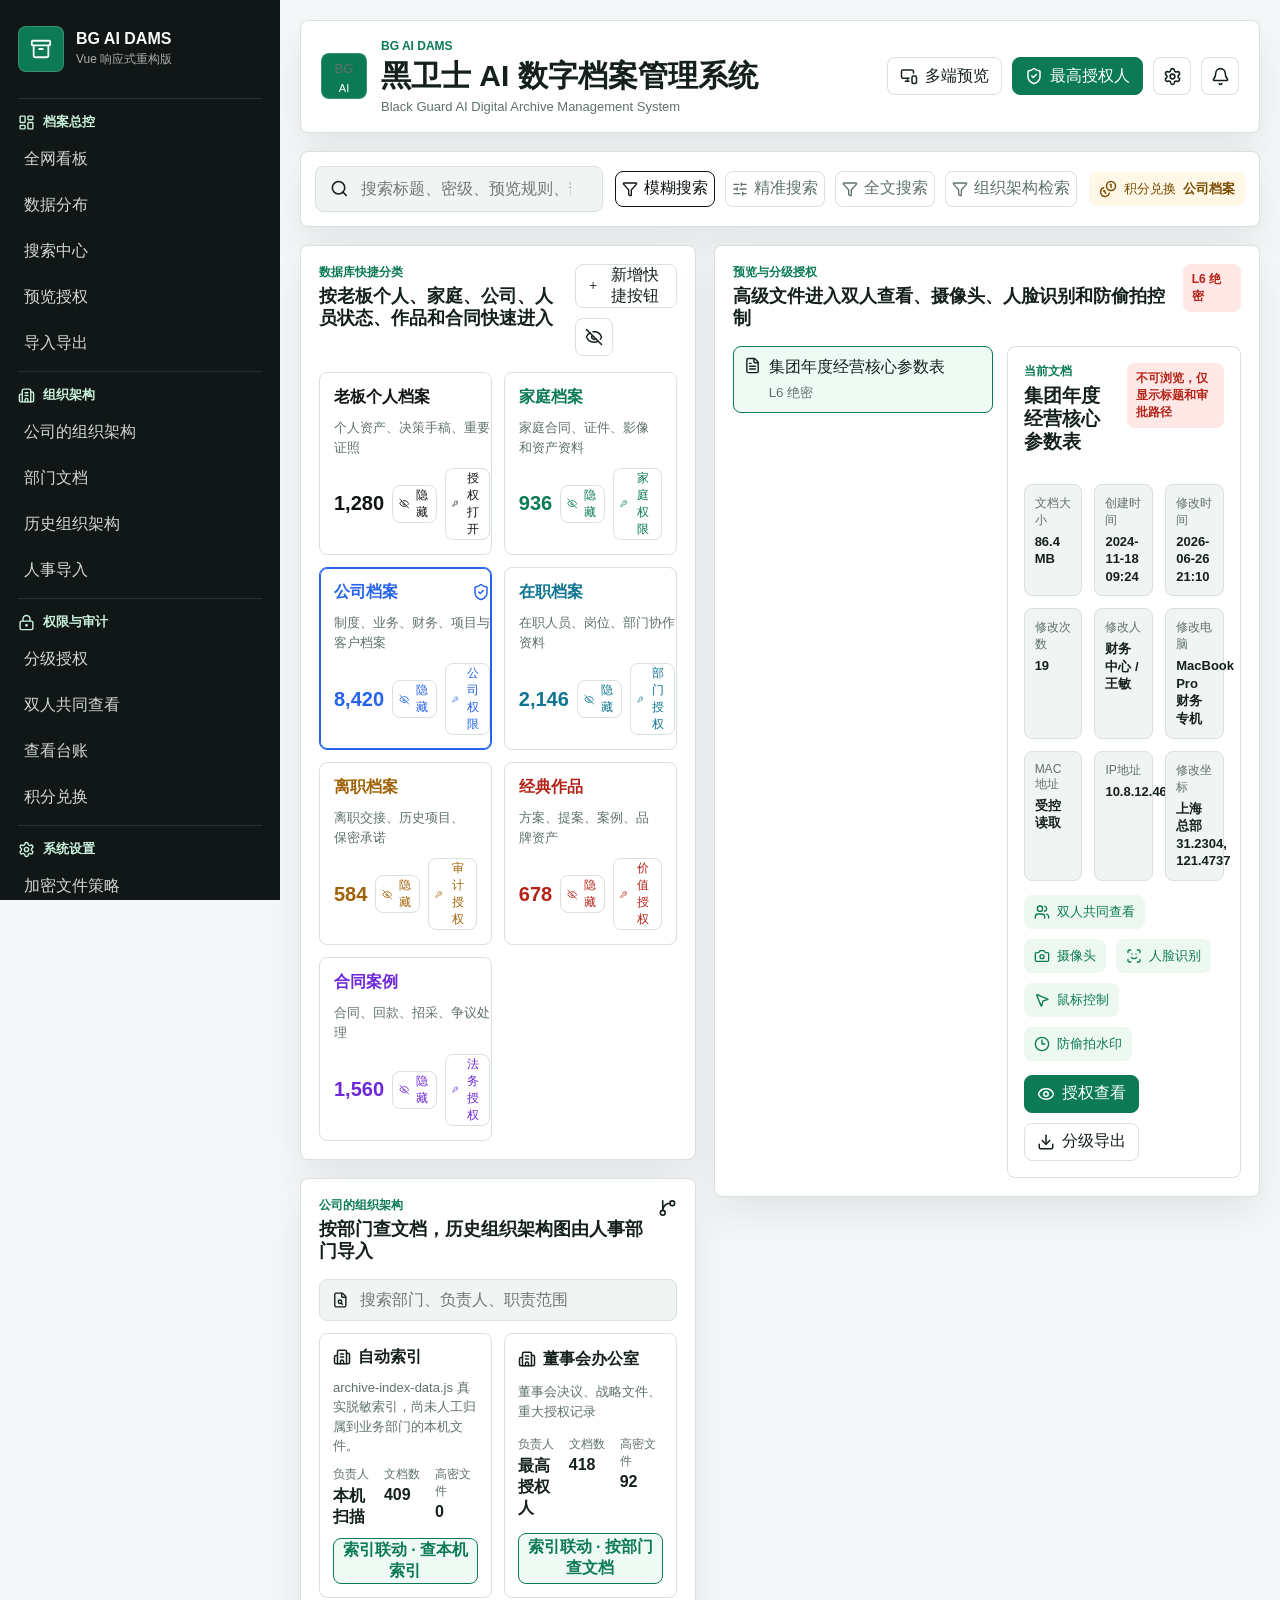
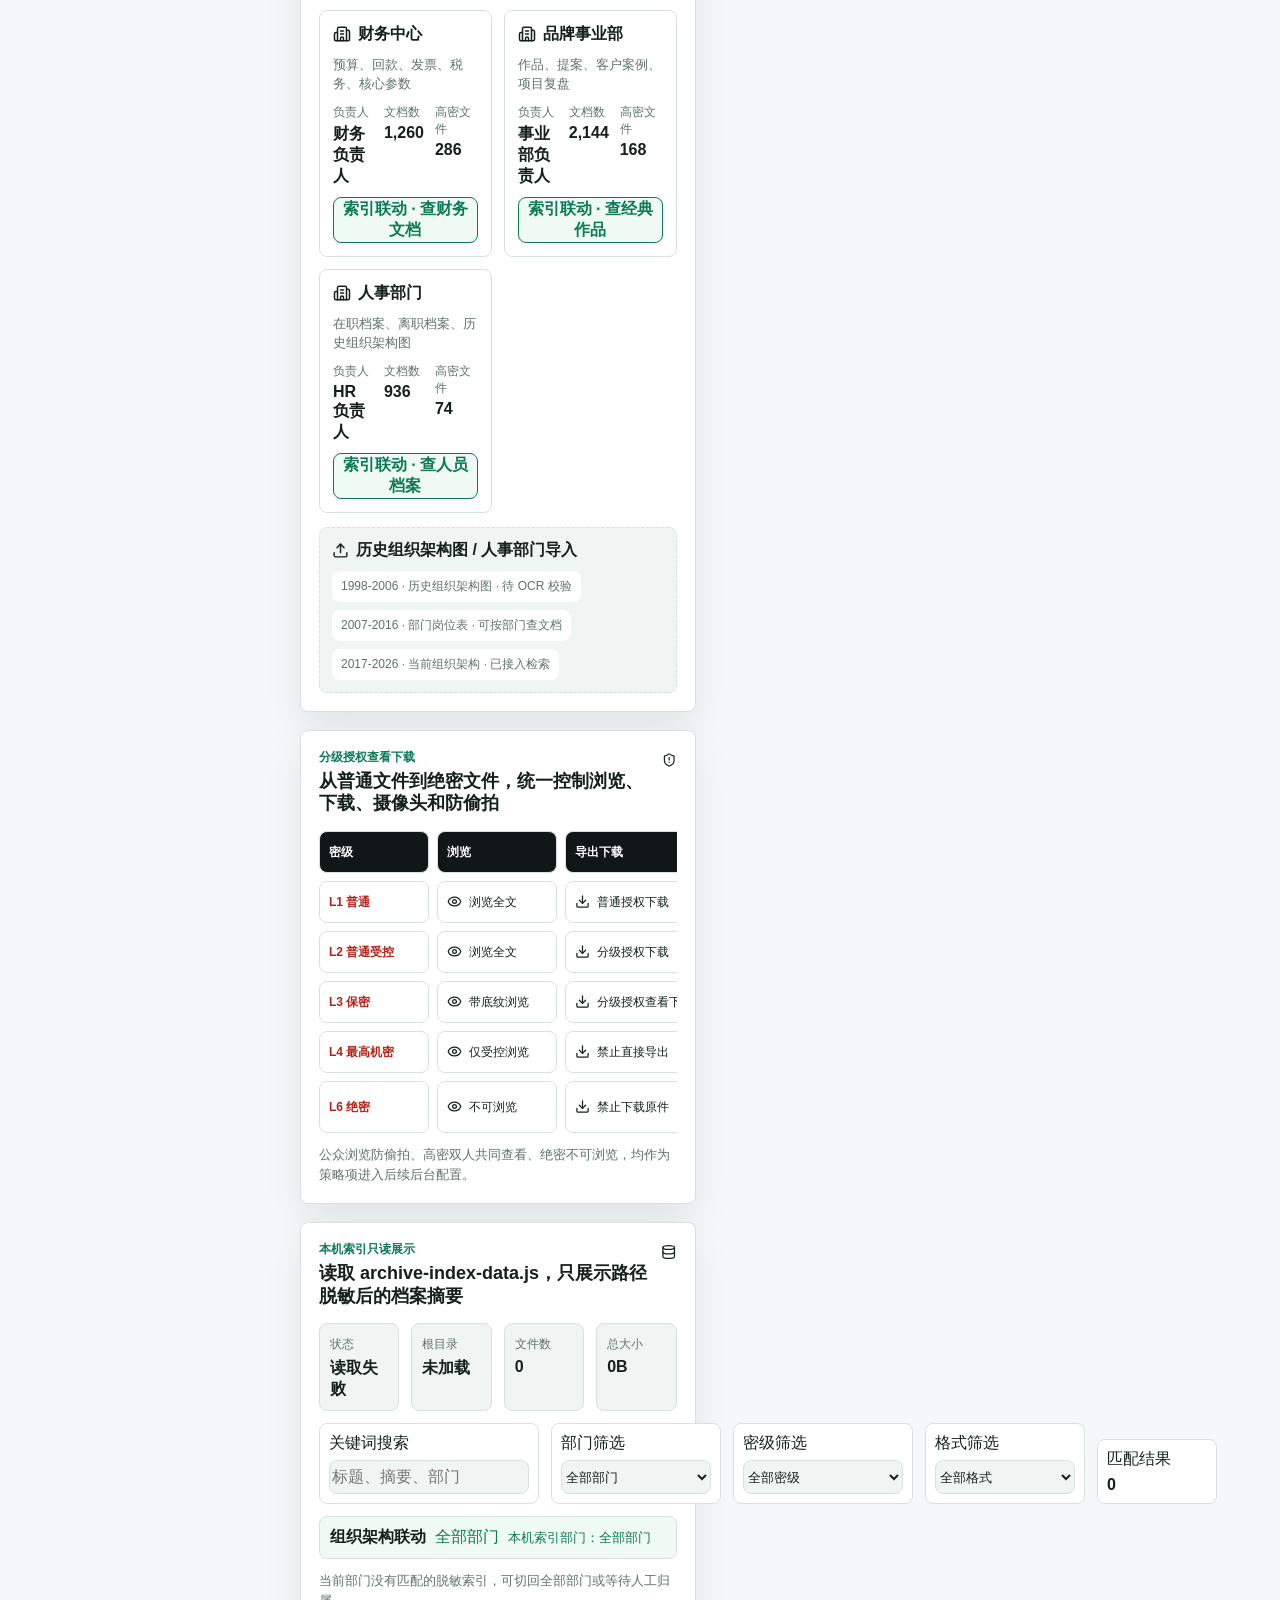
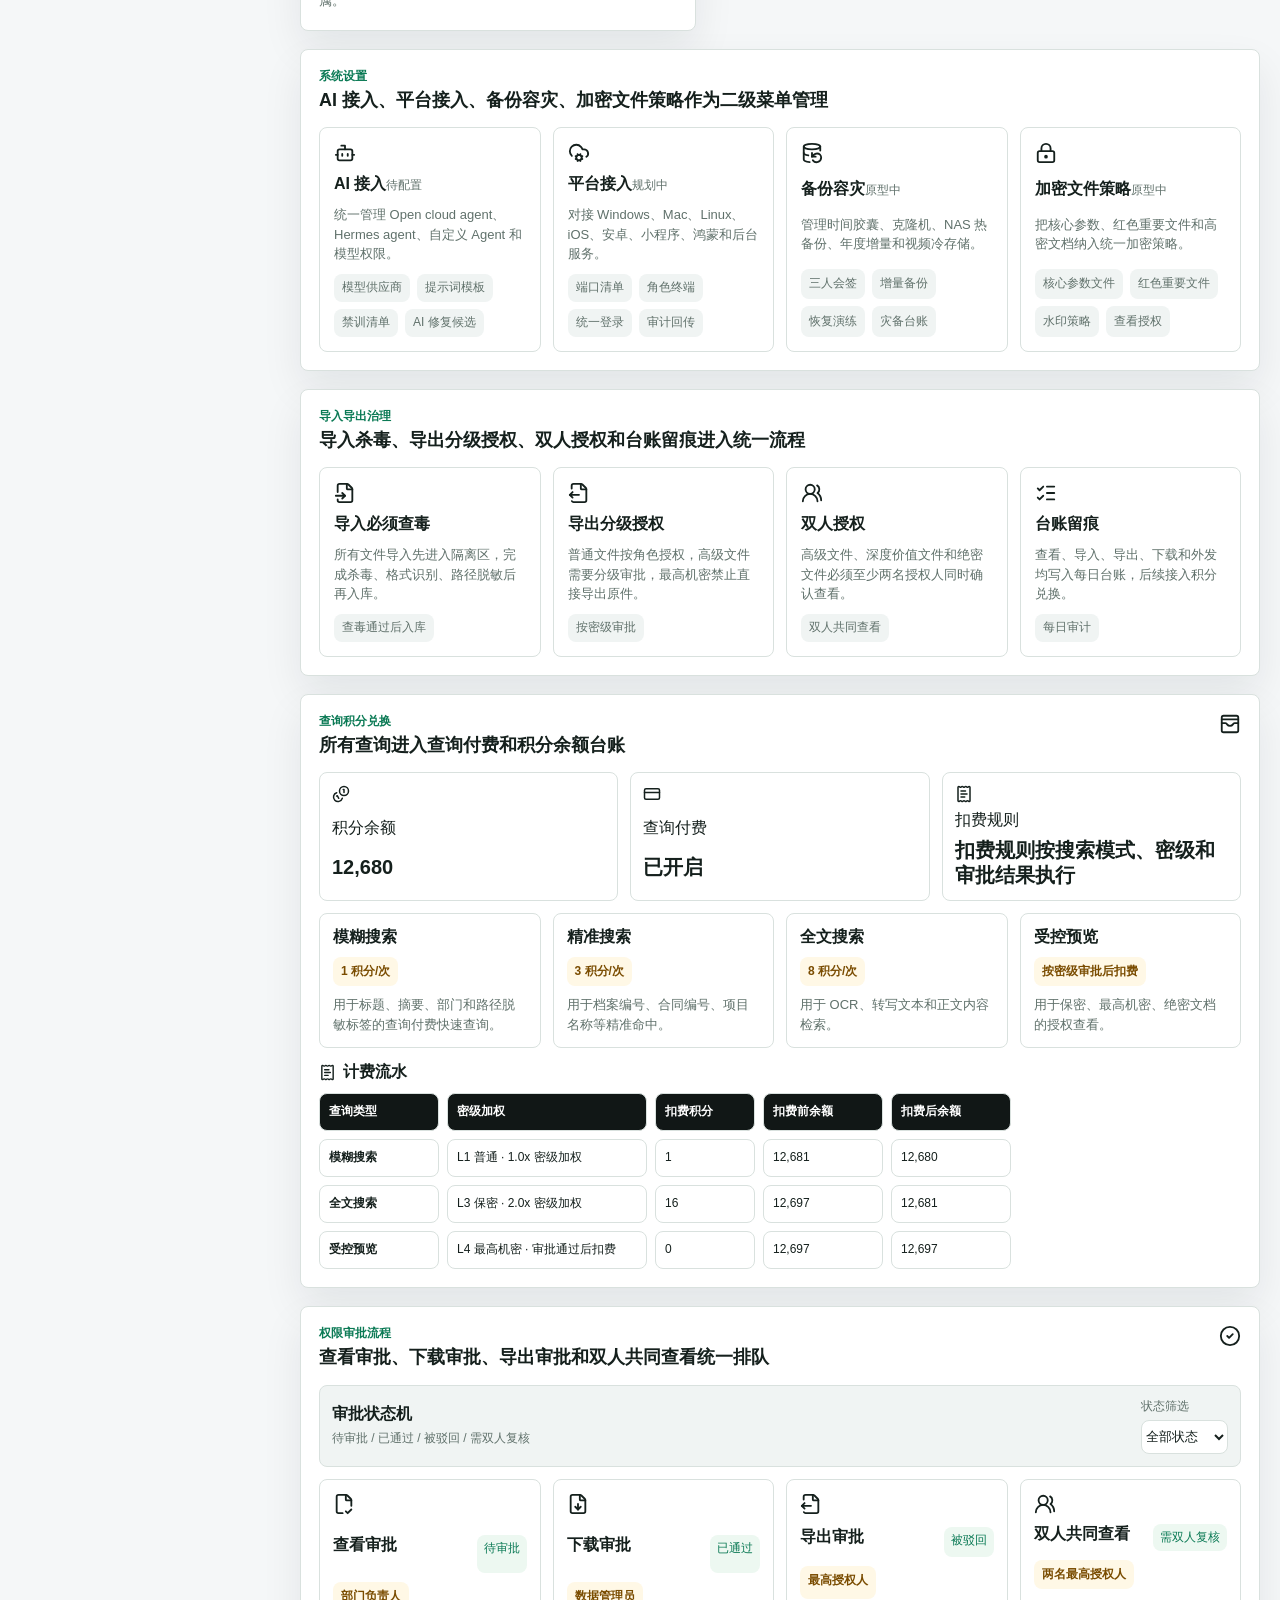
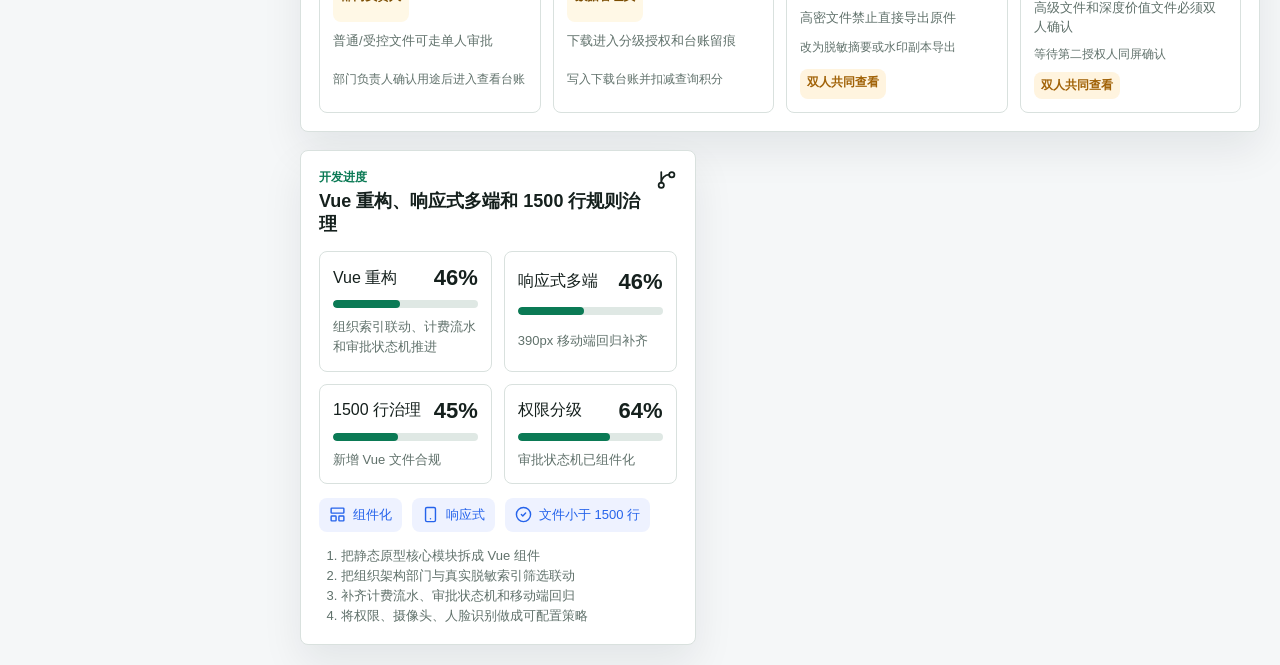
==== 界面原型-vue/dist/index.html @ f6e8525f "Add Vue org index billing ledger and approval states" ====
<!doctype html>
<html lang="zh-CN">
  <head>
    <meta charset="UTF-8" />
    <meta name="viewport" content="width=device-width, initial-scale=1.0" />
    <meta name="description" content="黑卫士 AI 数字档案管理系统 Vue 响应式原型" />
    <title>黑卫士 AI 数字档案管理系统｜Vue 重构版</title>
    <script type="module" crossorigin src="./assets/index-qrbQC8to.js"></script>
    <link rel="stylesheet" crossorigin href="./assets/index-Csw4rdcz.css">
  </head>
  <body>
    <div id="app"></div>
  </body>
</html>
---- 界面原型-vue/dist/assets/index-Csw4rdcz.css ----
:root{--lightningcss-light:initial;--lightningcss-dark: ;color-scheme:light;--bg:#f5f7f8;--panel:#fff;--panel-subtle:#f0f4f3;--text:#15201d;--muted:#60716b;--border:#d9e1de;--black:#101414;--green:#0b7a55;--blue:#2563eb;--cyan:#0e7490;--amber:#a16207;--red:#b42318;--violet:#6d28d9;--shadow:0 18px 40px #11182714;--radius:8px;font-family:Inter,PingFang SC,Microsoft YaHei,Arial,sans-serif}*{box-sizing:border-box}html{background:var(--bg);color:var(--text)}body{background:var(--bg);min-width:320px;min-height:100vh;margin:0}button,input{font:inherit}button{cursor:pointer}.vue-app-shell{grid-template-columns:280px minmax(0,1fr);min-height:100vh;display:grid}.sidebar-nav{color:#f6fbf8;background:#111716;flex-direction:column;gap:22px;height:100vh;padding:22px 18px;display:flex;position:sticky;top:0;overflow:auto}.sidebar-brand{align-items:center;gap:12px;min-height:54px;display:flex}.sidebar-brand-mark,.brand-emblem{border-radius:var(--radius);background:#0b7a55;border:1px solid #ffffff2e;place-items:center;width:46px;height:46px;display:grid}.sidebar-brand strong,.sidebar-brand span,.brand-lockup span,.eyebrow{display:block}.sidebar-brand span{color:#f6fbf8a8;margin-top:3px;font-size:12px}.nav-section-list,.nav-section{gap:10px;display:grid}.nav-section{border-top:1px solid #ffffff1a;padding-top:14px}.nav-section h2{color:#c9f1dc;align-items:center;gap:8px;margin:0;font-size:13px;font-weight:700;display:flex}.nav-section button{border-radius:var(--radius);color:#f6fbf8d6;text-align:left;background:0 0;border:0;min-height:36px}.nav-section button:hover{background:#ffffff14}.vue-workspace{align-content:start;gap:18px;padding:20px;display:grid}.app-header,.search-command,.workspace-section{border:1px solid var(--border);border-radius:var(--radius);background:var(--panel);box-shadow:var(--shadow)}.app-header{justify-content:space-between;align-items:center;gap:18px;min-height:92px;padding:18px 20px;display:flex}.brand-lockup{align-items:center;gap:14px;min-width:0;display:flex}.brand-emblem{color:#fff;flex:none}.brand-emblem span,.brand-emblem small{line-height:1}.brand-emblem small{font-size:11px}.brand-lockup h1,.section-heading h2,.document-title-row h3{margin:0;line-height:1.25}.brand-lockup h1{font-size:clamp(20px,3vw,30px)}.brand-lockup span{color:var(--muted);margin-top:4px;font-size:13px}.eyebrow{color:var(--green);margin:0 0 4px;font-size:12px;font-weight:800}.header-actions,.section-tools,.mode-row,.preview-actions,.control-row,.next-step-strip{flex-wrap:wrap;align-items:center;gap:10px;display:flex}.icon-button,.icon-text-button,.primary-action,.secondary-action{border:1px solid var(--border);border-radius:var(--radius);min-height:38px;color:var(--text);background:#fff;justify-content:center;align-items:center;gap:7px;display:inline-flex}.icon-button{width:38px}.icon-text-button,.primary-action,.secondary-action{padding:0 12px}.icon-text-button.strong,.primary-action{border-color:var(--green);background:var(--green);color:#fff}.search-command{grid-template-columns:minmax(260px,1fr) auto auto;align-items:center;gap:12px;padding:14px;display:grid}.search-input-wrap{border:1px solid var(--border);border-radius:var(--radius);background:var(--panel-subtle);align-items:center;gap:10px;min-height:46px;padding:0 14px;display:flex}.search-input-wrap input{width:100%;min-width:0;color:var(--text);background:0 0;border:0;outline:0}.mode-row button{border:1px solid var(--border);border-radius:var(--radius);min-height:36px;color:var(--muted);background:#fff;align-items:center;gap:6px;display:inline-flex}.mode-row button.active{border-color:var(--black);color:var(--black)}.billing-chip,.capability-pill,.control-row span{border-radius:var(--radius);color:#7a4c00;background:#fff8e6;align-items:center;gap:7px;min-height:34px;padding:0 10px;font-size:13px;display:inline-flex}.dashboard-grid{grid-template-columns:minmax(0,1.05fr) minmax(360px,1.45fr);align-items:start;gap:18px;display:grid}.dashboard-grid>*{min-width:0}.workspace-section{min-width:0;padding:18px}.quick-section,.org-section,.policy-section,.local-index-section,.progress-section{grid-column:1}.preview-section{grid-area:span 2/2}.settings-section,.governance-section,.billing-section,.approval-section{grid-column:1/-1}.section-heading,.document-title-row{justify-content:space-between;gap:12px;margin-bottom:16px;display:flex}.section-heading h2{font-size:18px}.quick-grid,.progress-grid,.metadata-grid{gap:12px;display:grid}.quick-grid{grid-template-columns:repeat(2,minmax(0,1fr))}.quick-card,.progress-card,.document-preview-card{border:1px solid var(--border);border-radius:var(--radius);background:#fff}.quick-card{gap:10px;min-height:152px;padding:14px;display:grid}.quick-card.active{border-color:currentColor;box-shadow:inset 0 0 0 1px}.quick-card.muted{opacity:.55}.quick-card-head,.quick-card-foot,.progress-card>div:first-child{justify-content:space-between;align-items:center;gap:8px;display:flex}.quick-card-head span{font-weight:800}.quick-card p,.progress-card p,.next-step-list,.empty-state{color:var(--muted);margin:0;font-size:13px;line-height:1.55}.quick-card-foot strong{font-size:20px}.quick-card-foot button{border:1px solid var(--border);border-radius:var(--radius);color:currentColor;background:#fff;align-items:center;gap:4px;min-height:30px;font-size:12px;display:inline-flex}.tone-black{color:var(--black)}.tone-green{color:var(--green)}.tone-blue{color:var(--blue)}.tone-cyan{color:var(--cyan)}.tone-amber{color:var(--amber)}.tone-red{color:var(--red)}.tone-violet{color:var(--violet)}.tone-gray{color:#5f6b66}.preview-layout{grid-template-columns:260px minmax(0,1fr);gap:14px;display:grid}.result-list{align-content:start;gap:8px;display:grid}.result-list button{border:1px solid var(--border);border-radius:var(--radius);min-height:58px;color:var(--text);text-align:left;background:#fff;grid-template-columns:auto minmax(0,1fr);gap:6px 8px;padding:10px;display:grid}.result-list button.active{border-color:var(--green);background:#effaf4}.result-list small{color:var(--muted);grid-column:2}.document-preview-card{gap:14px;padding:16px;display:grid}.preview-mode,.risk-badge{border-radius:var(--radius);align-self:start;padding:7px 9px;font-size:12px;font-weight:800}.risk-badge.critical,.preview-mode.critical{color:var(--red);background:#ffe8e6}.risk-badge.high,.preview-mode.high{color:var(--amber);background:#fff4df}.risk-badge.medium,.preview-mode.medium{color:var(--cyan);background:#eaf6ff}.risk-badge.normal,.preview-mode.normal{color:var(--green);background:#edf8f1}.metadata-grid{grid-template-columns:repeat(3,minmax(0,1fr))}.metadata-grid div{border:1px solid var(--border);border-radius:var(--radius);background:var(--panel-subtle);min-height:64px;padding:10px}.metadata-grid span{color:var(--muted);font-size:12px;display:block}.metadata-grid strong{margin-top:4px;font-size:13px;line-height:1.35;display:block}.control-row span{color:var(--green);background:#edf8f1}.progress-grid{grid-template-columns:repeat(2,minmax(0,1fr))}.org-search{border:1px solid var(--border);border-radius:var(--radius);background:var(--panel-subtle);align-items:center;gap:9px;min-height:42px;margin-bottom:12px;padding:0 12px;display:flex}.org-search input{background:0 0;border:0;outline:0;width:100%;min-width:0}.org-grid{grid-template-columns:repeat(2,minmax(0,1fr));gap:12px;display:grid}.org-card{border:1px solid var(--border);border-radius:var(--radius);background:#fff;gap:10px;padding:13px;display:grid}.org-card-title,.mini-heading,.policy-row span,.policy-row strong{align-items:center;gap:7px;display:inline-flex}.org-card p{color:var(--muted);margin:0;font-size:13px;line-height:1.5}.org-card dl{grid-template-columns:repeat(3,minmax(0,1fr));gap:8px;margin:0;display:grid}.org-card dt{color:var(--muted);font-size:12px}.org-card dd{margin:3px 0 0;font-weight:800}.org-card button{border:1px solid var(--green);border-radius:var(--radius);min-height:34px;color:var(--green);background:#effaf4;font-weight:800}.historical-imports{border:1px dashed var(--border);border-radius:var(--radius);background:var(--panel-subtle);gap:10px;margin-top:14px;padding:12px;display:grid}.import-list{flex-wrap:wrap;gap:8px;display:flex}.import-list span{border-radius:var(--radius);color:var(--muted);background:#fff;padding:7px 9px;font-size:12px}.policy-table{gap:8px;width:100%;min-width:0;max-width:100%;display:grid;overflow-x:auto}.policy-row{grid-template-columns:110px 120px 150px 170px 150px 150px;align-items:stretch;gap:8px;min-width:860px;display:grid}.policy-row>*{border:1px solid var(--border);border-radius:var(--radius);background:#fff;min-height:42px;padding:9px;font-size:12px;line-height:1.35}.policy-head>*{color:#fff;background:#111716;font-weight:800}.policy-row strong{color:var(--red)}.policy-note{color:var(--muted);margin:12px 0 0;font-size:13px;line-height:1.55}.index-summary-grid,.index-filter-row,.settings-grid,.governance-flow,.billing-summary,.billing-rule-grid,.approval-flow{gap:12px;display:grid}.index-summary-grid{grid-template-columns:repeat(4,minmax(0,1fr))}.index-summary-grid div{border:1px solid var(--border);border-radius:var(--radius);background:var(--panel-subtle);min-height:62px;padding:10px}.index-summary-grid span,.settings-card span,.governance-card span{color:var(--muted);font-size:12px}.index-summary-grid strong{margin-top:5px;display:block}.index-filter-row{grid-template-columns:minmax(220px,1fr) 170px 180px 160px 120px;align-items:end;margin-top:12px}.index-filter-row label,.index-filter-row div{border:1px solid var(--border);border-radius:var(--radius);background:#fff;gap:6px;min-height:64px;padding:9px;display:grid}.index-filter-row input,.index-filter-row select{border:1px solid var(--border);border-radius:var(--radius);background:var(--panel-subtle);width:100%;min-width:0;min-height:34px;color:var(--text)}.local-index-list{gap:10px;margin-top:12px;display:grid}.index-linkage-strip{border:1px solid var(--border);border-radius:var(--radius);background:#effaf4;flex-wrap:wrap;align-items:center;gap:9px;margin-top:12px;padding:10px;display:flex}.index-linkage-strip span,.index-linkage-strip small{color:var(--green)}.local-index-card{border:1px solid var(--border);border-radius:var(--radius);overflow-wrap:anywhere;background:#fff;gap:7px;min-width:0;padding:11px;display:grid}.local-index-card div,.local-index-card span{overflow-wrap:anywhere;align-items:center;gap:7px;min-width:0;display:inline-flex}.local-index-card p{color:var(--muted);overflow-wrap:anywhere;margin:0;font-size:12px;line-height:1.45}.settings-grid{grid-template-columns:repeat(4,minmax(0,1fr))}.settings-card,.governance-card{border:1px solid var(--border);border-radius:var(--radius);background:#fff;gap:10px;padding:14px;display:grid}.settings-card p,.governance-card p{color:var(--muted);margin:0;font-size:13px;line-height:1.5}.settings-tags{flex-wrap:wrap;gap:7px;display:flex}.settings-tags span,.governance-card span{border-radius:var(--radius);background:var(--panel-subtle);align-items:center;width:fit-content;min-height:28px;padding:0 8px;display:inline-flex}.governance-flow{grid-template-columns:repeat(4,minmax(0,1fr))}.billing-summary{grid-template-columns:repeat(3,minmax(0,1fr));margin-bottom:12px}.billing-summary div{border:1px solid var(--border);border-radius:var(--radius);background:#fff;gap:7px;padding:12px;display:grid}.billing-summary strong{overflow-wrap:anywhere;font-size:20px;line-height:1.25}.billing-rule-grid,.approval-flow{grid-template-columns:repeat(4,minmax(0,1fr))}.billing-ledger{gap:10px;margin-top:14px;display:grid}.billing-ledger-table{gap:8px;width:100%;min-width:0;max-width:100%;display:grid;overflow-x:auto}.billing-ledger-row{grid-template-columns:120px 200px 100px 120px 120px;gap:8px;min-width:720px;display:grid}.billing-ledger-row>*{border:1px solid var(--border);border-radius:var(--radius);background:#fff;min-height:38px;padding:9px;font-size:12px;line-height:1.35}.billing-ledger-head>*{color:#fff;background:#111716;font-weight:800}.approval-state-toolbar{border:1px solid var(--border);border-radius:var(--radius);background:var(--panel-subtle);flex-wrap:wrap;justify-content:space-between;align-items:center;gap:12px;margin-bottom:12px;padding:12px;display:flex}.approval-state-toolbar>div,.approval-state-toolbar label{gap:5px;display:grid}.approval-state-toolbar span,.approval-card small{color:var(--muted);font-size:12px;line-height:1.45}.approval-state-toolbar select{border:1px solid var(--border);border-radius:var(--radius);min-height:34px;color:var(--text);background:#fff}.billing-rule-card,.approval-card{border:1px solid var(--border);border-radius:var(--radius);background:#fff;gap:9px;padding:13px;display:grid}.billing-rule-card span,.approval-card span{border-radius:var(--radius);color:#7a4c00;background:#fff8e6;width:fit-content;padding:6px 8px;font-size:12px;font-weight:800}.billing-rule-card p,.approval-card p{color:var(--muted);margin:0;font-size:13px;line-height:1.5}.approval-card-head{justify-content:space-between;gap:8px;display:flex}.approval-card-head em,.approval-card b{border-radius:var(--radius);width:fit-content;color:var(--green);background:#edf8f1;padding:5px 7px;font-size:12px;font-style:normal}.approval-card b{color:var(--amber);background:#fff4df}.progress-card{gap:9px;padding:13px;display:grid}.progress-card strong{font-size:22px}.progress-meter{background:#dfe8e4;border-radius:999px;height:8px;overflow:hidden}.progress-meter span{border-radius:inherit;background:var(--green);height:100%;display:block}.next-step-strip{margin:14px 0}.capability-pill{color:var(--blue);background:#eef2ff}.next-step-list{padding-left:22px}@media (width<=1200px){.dashboard-grid{grid-template-columns:minmax(0,1fr)}.quick-section,.preview-section,.progress-section{grid-area:auto/1}}@media (width<=900px){.vue-app-shell{grid-template-columns:1fr}.sidebar-nav{height:auto;padding:14px;position:static}.nav-section-list{grid-template-columns:repeat(4,minmax(180px,1fr));padding-bottom:4px;overflow-x:auto}.app-header,.search-command{grid-template-columns:1fr}.app-header{flex-direction:column;align-items:stretch}.header-actions,.mode-row{width:100%}.mode-row button,.icon-text-button{flex:150px}.search-command{display:grid}.preview-layout,.index-summary-grid,.index-filter-row,.settings-grid,.governance-flow,.billing-summary,.billing-rule-grid,.approval-flow,.metadata-grid{grid-template-columns:1fr}}@media (width<=640px){.vue-workspace{padding:12px}.brand-lockup{align-items:flex-start}.brand-lockup h1{font-size:20px}.quick-grid,.org-grid,.progress-grid{grid-template-columns:1fr}.section-heading,.document-title-row,.quick-card-foot{flex-direction:column;align-items:stretch}.header-actions .icon-button{flex:0 0 42px}}@media (width<=390px){.vue-workspace,.workspace-section,.app-header,.search-command{min-width:0}.brand-lockup,.section-heading,.approval-state-toolbar,.index-linkage-strip{overflow-wrap:anywhere}.mode-row button,.icon-text-button,.quick-card-foot button,.org-card button{flex-basis:100%;min-width:0}.nav-section-list{grid-template-columns:1fr;overflow-x:visible}.billing-ledger-row,.policy-row{min-width:640px}}
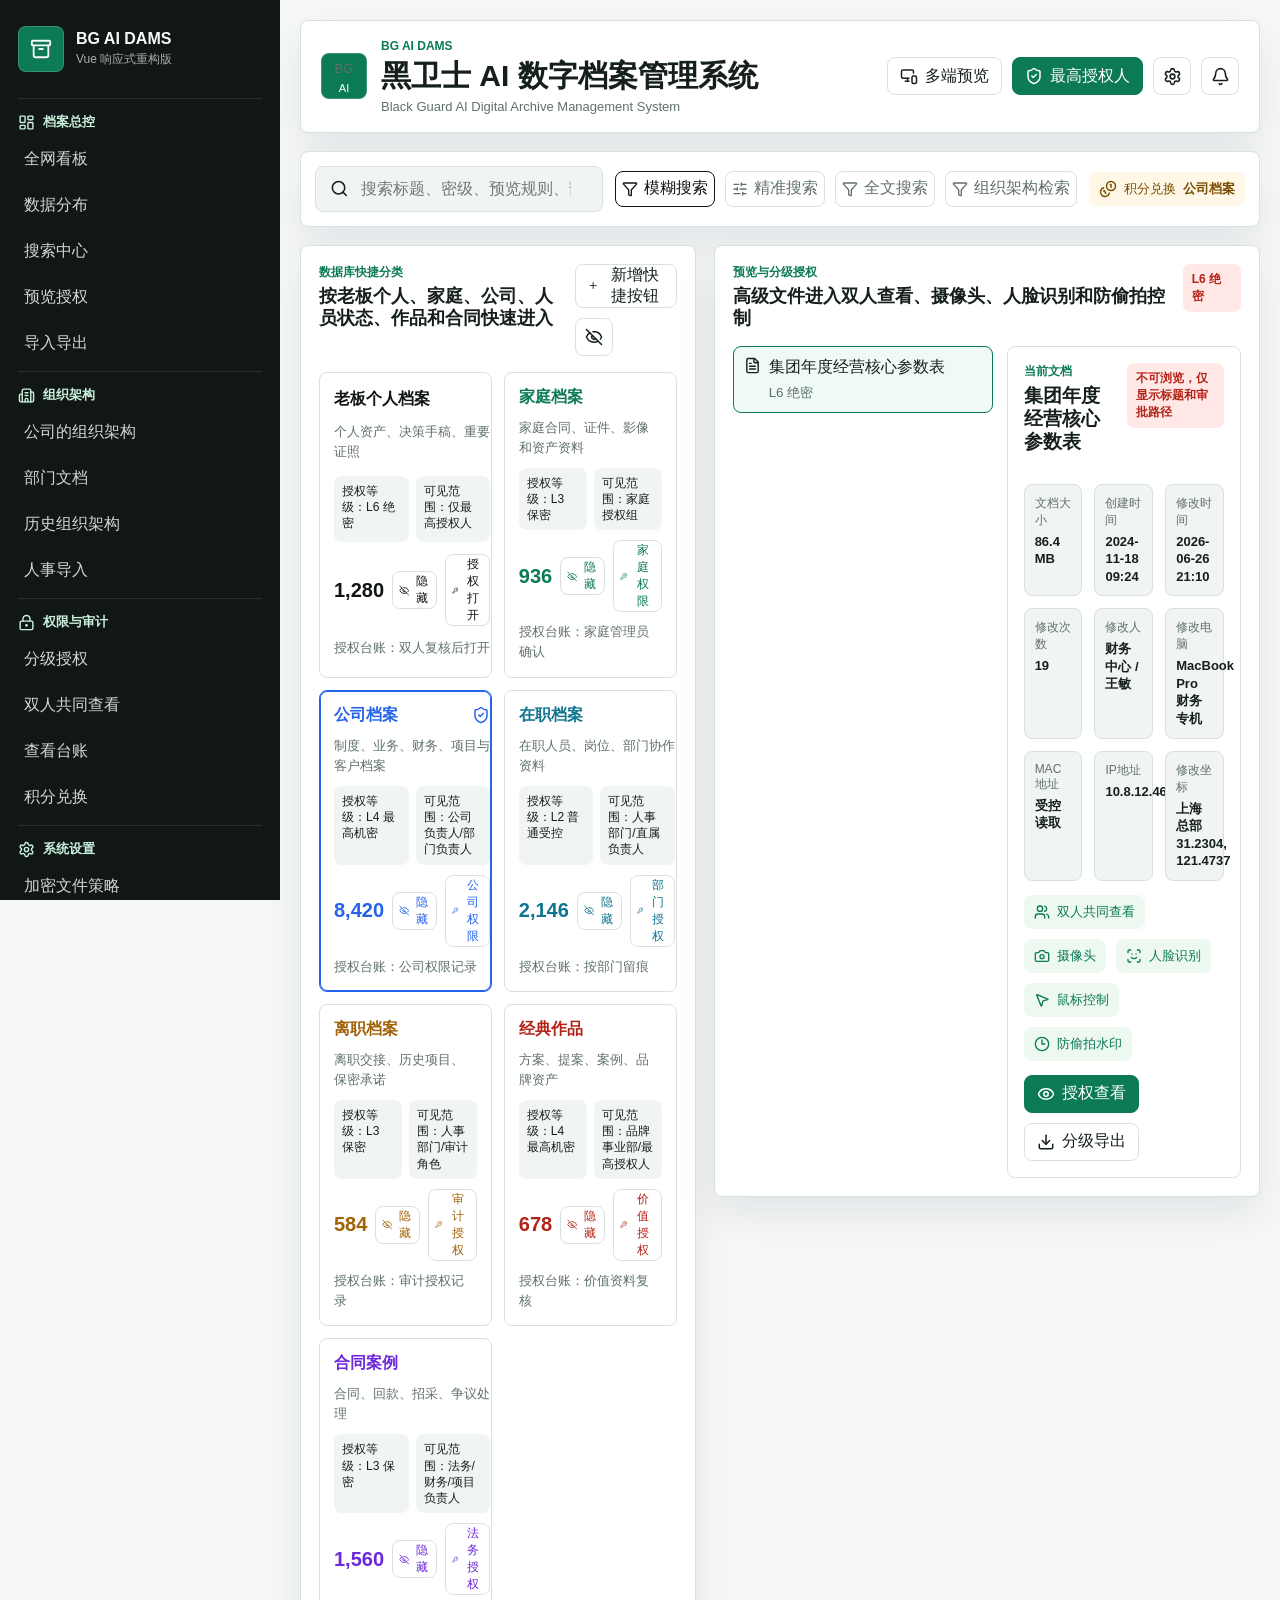
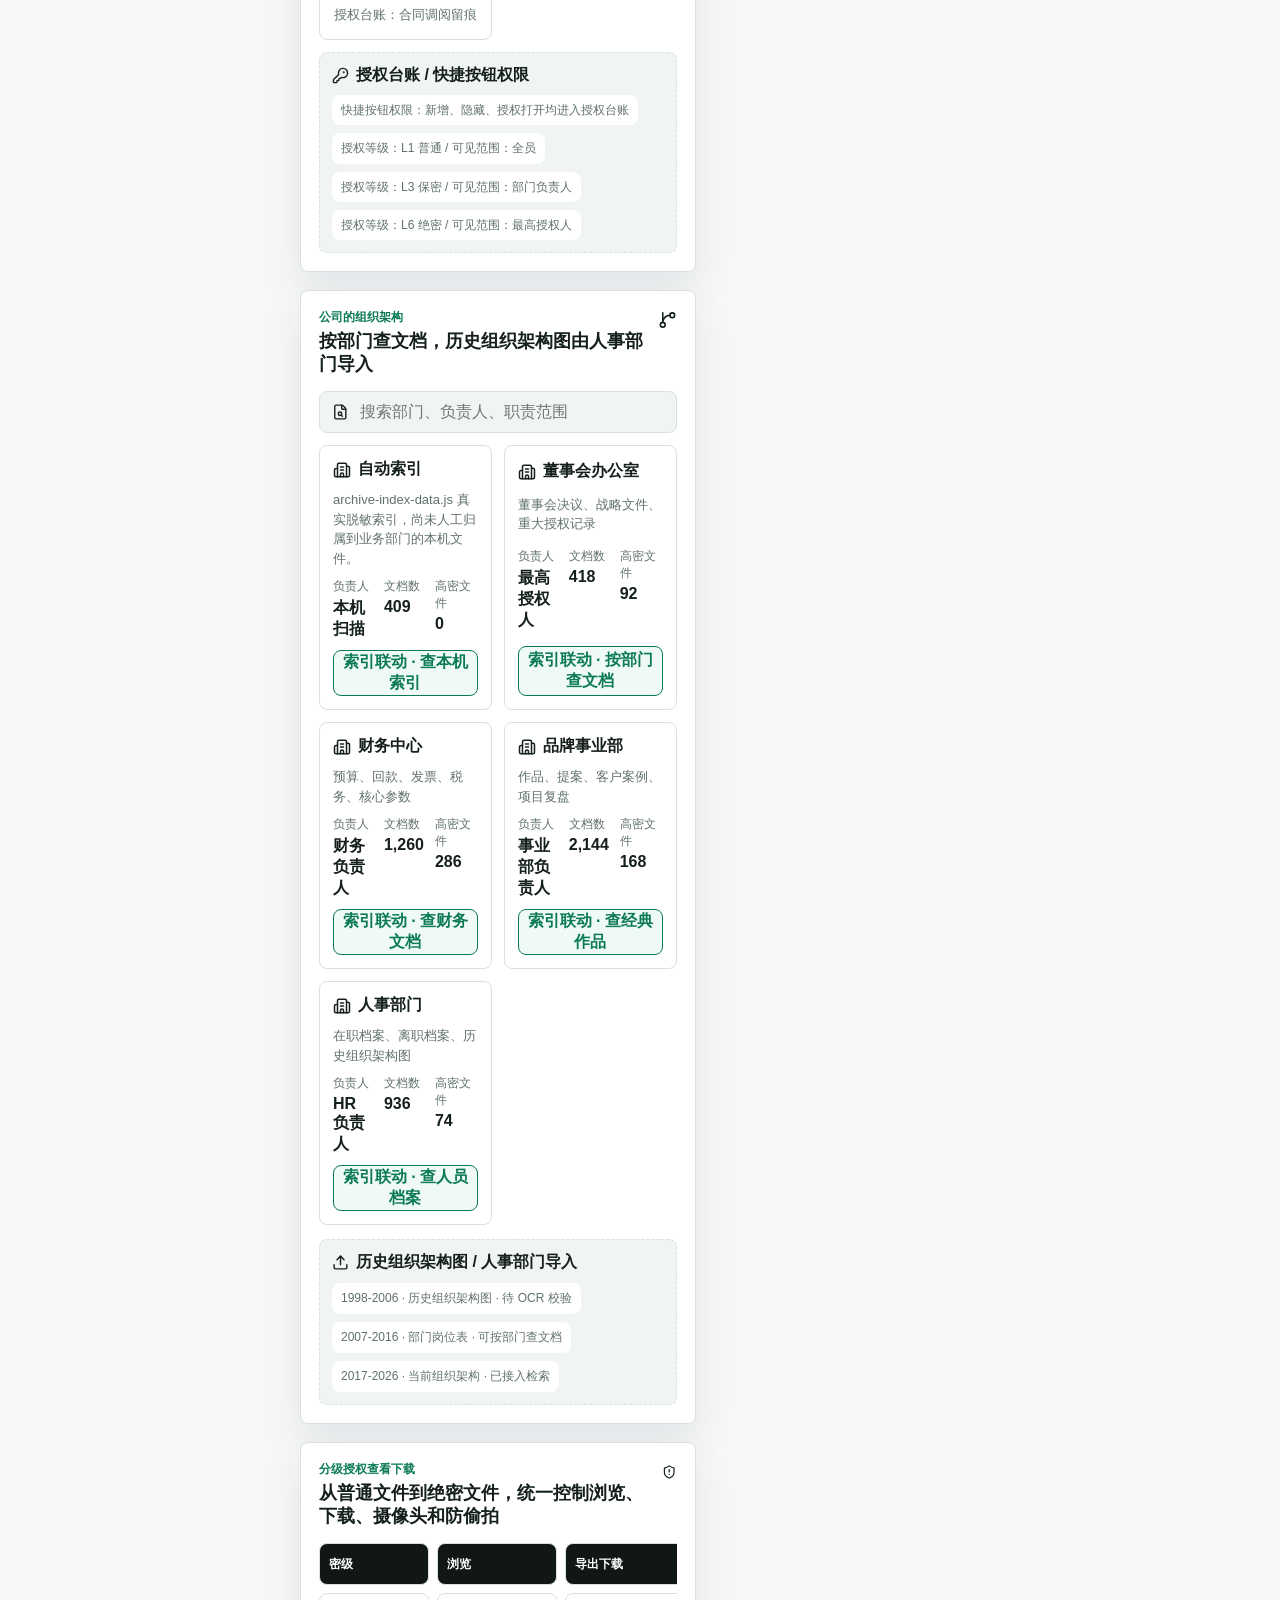
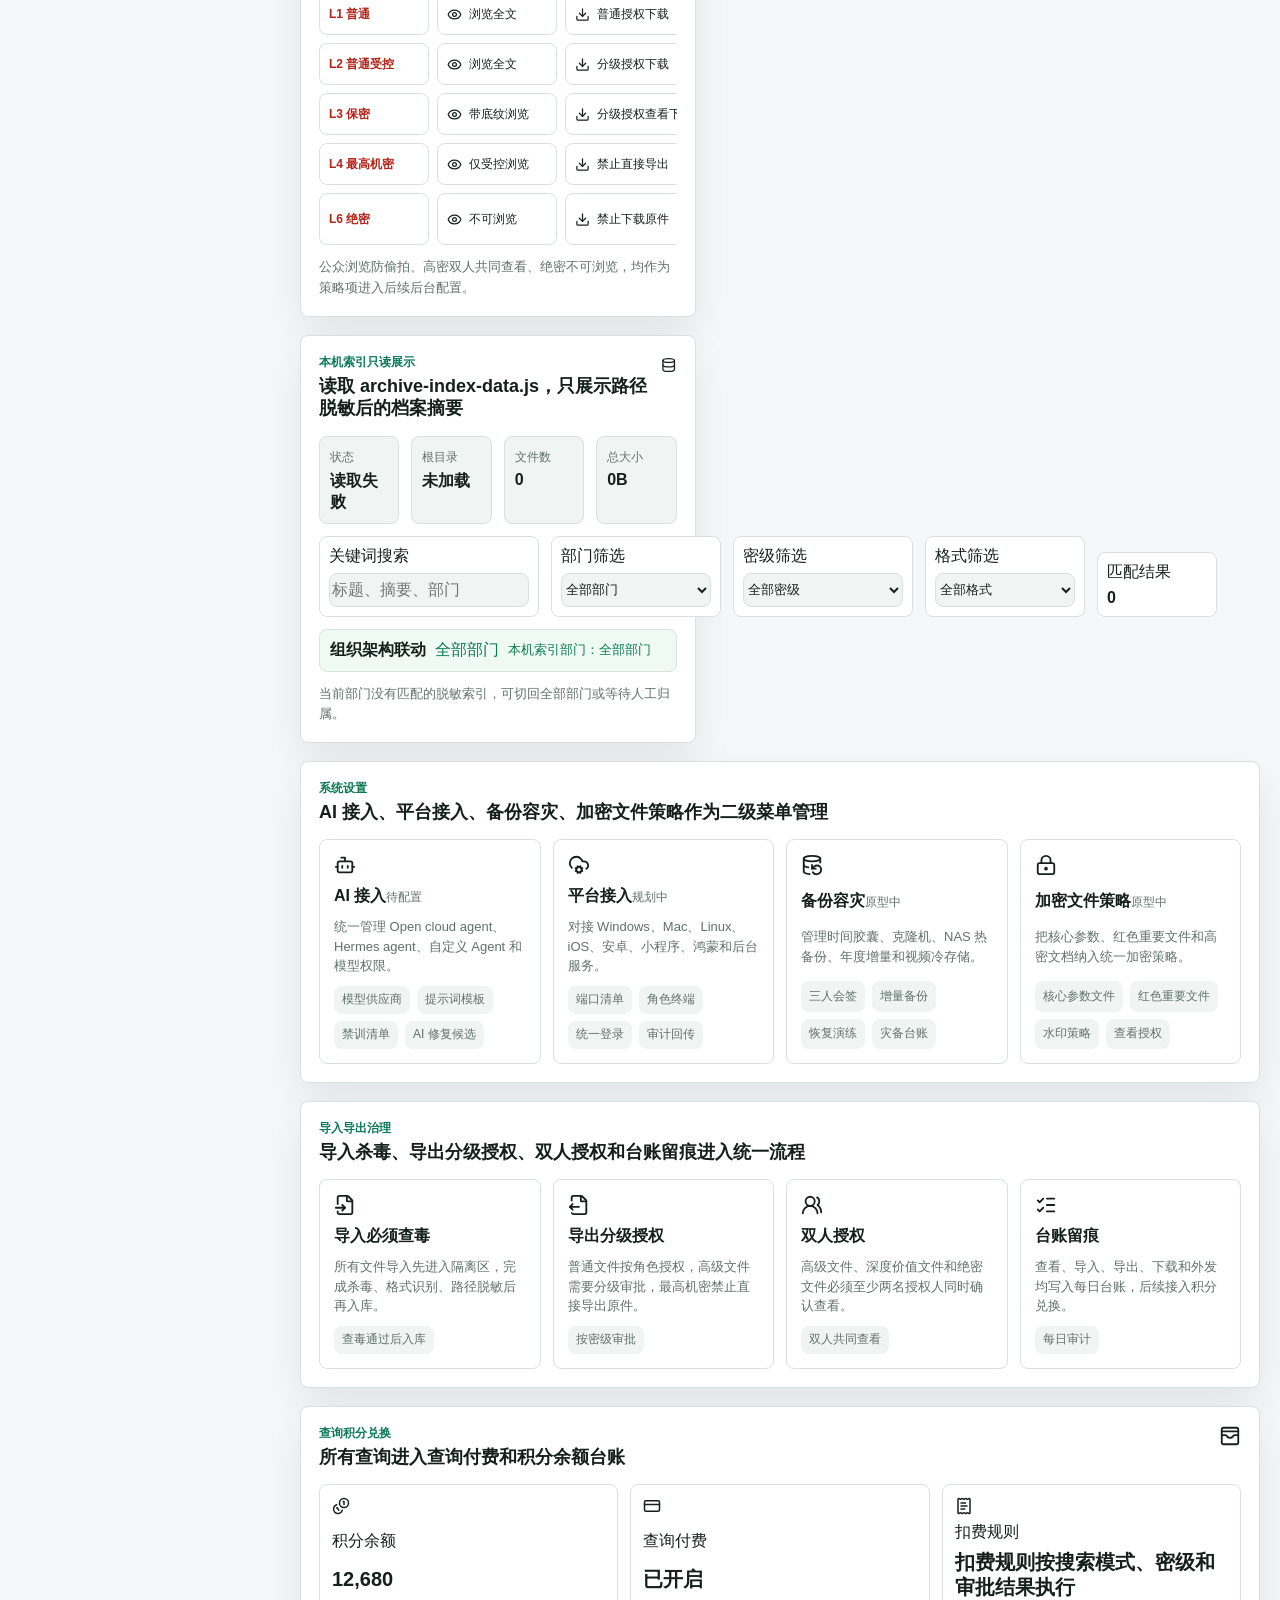
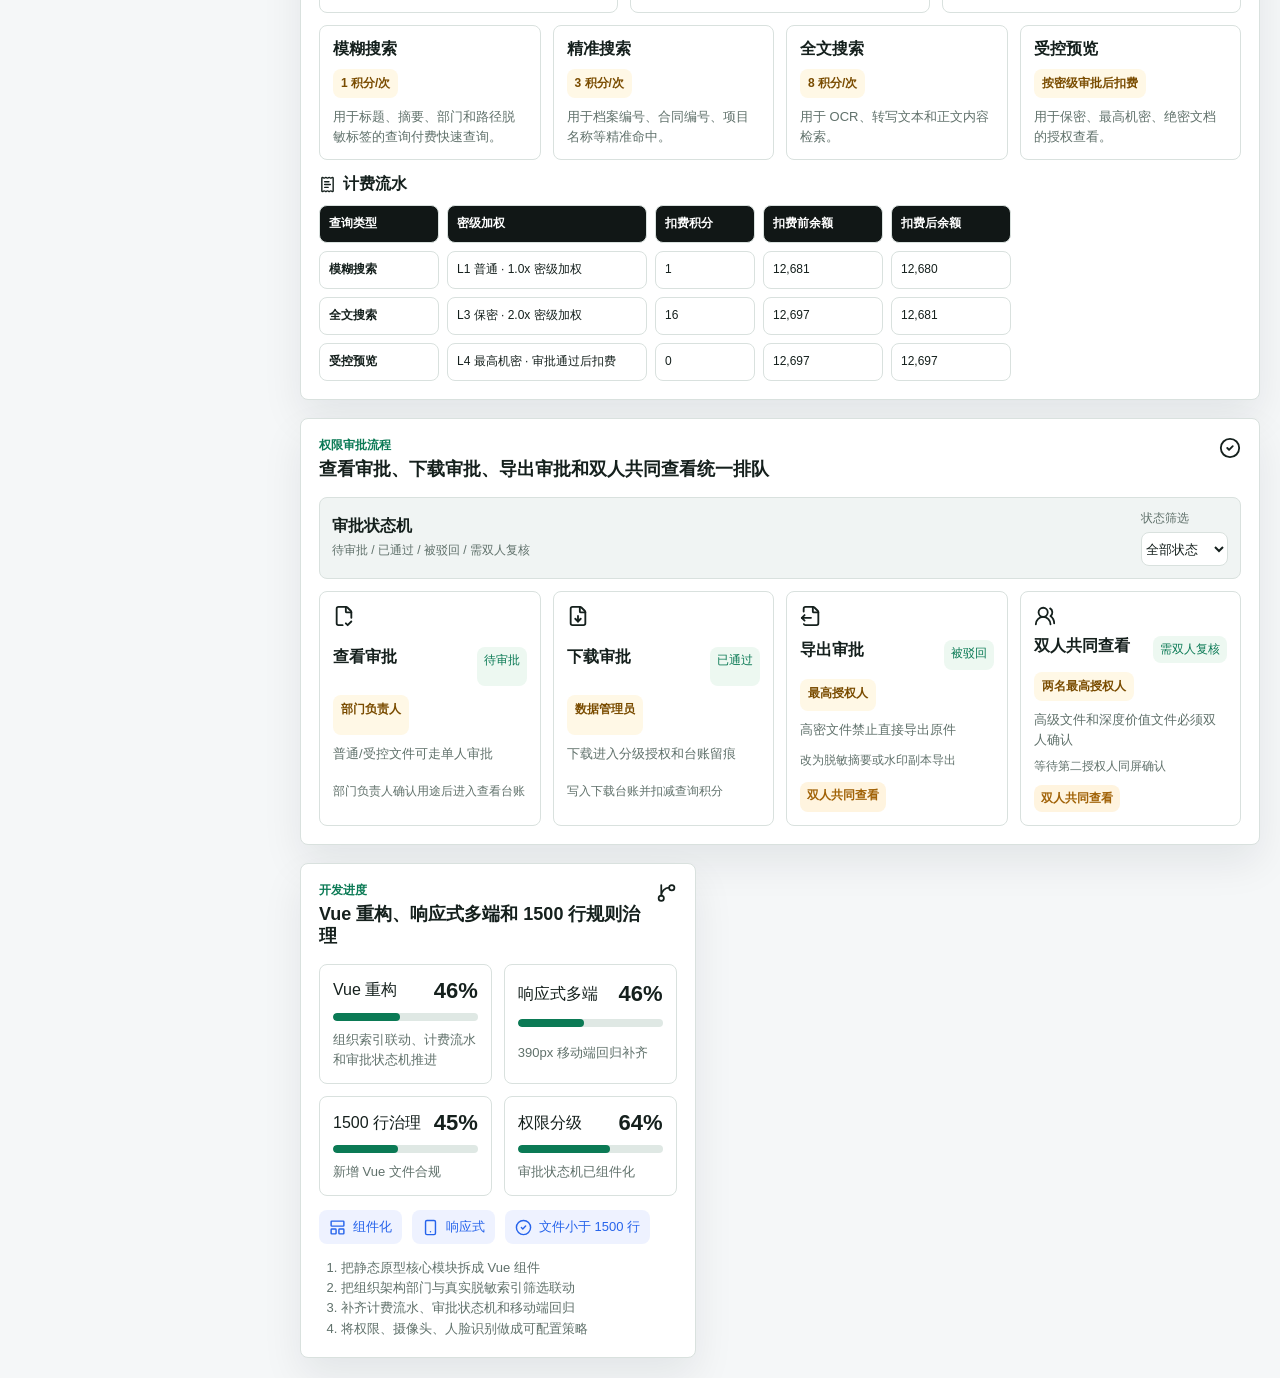
==== commit 7e617b66: "Add Vue shortcut permission controls" ====
--- a/界面原型-vue/dist/index.html
+++ b/界面原型-vue/dist/index.html
@@ -5,8 +5,8 @@
     <meta name="viewport" content="width=device-width, initial-scale=1.0" />
     <meta name="description" content="黑卫士 AI 数字档案管理系统 Vue 响应式原型" />
     <title>黑卫士 AI 数字档案管理系统｜Vue 重构版</title>
-    <script type="module" crossorigin src="./assets/index-qrbQC8to.js"></script>
-    <link rel="stylesheet" crossorigin href="./assets/index-Csw4rdcz.css">
+    <script type="module" crossorigin src="./assets/index--MztwJpG.js"></script>
+    <link rel="stylesheet" crossorigin href="./assets/index-Bii0XmSB.css">
   </head>
   <body>
     <div id="app"></div>
--- a/界面原型-vue/dist/assets/index-Bii0XmSB.css
+++ b/界面原型-vue/dist/assets/index-Bii0XmSB.css
@@ -0,0 +1 @@
+:root{--lightningcss-light:initial;--lightningcss-dark: ;color-scheme:light;--bg:#f5f7f8;--panel:#fff;--panel-subtle:#f0f4f3;--text:#15201d;--muted:#60716b;--border:#d9e1de;--black:#101414;--green:#0b7a55;--blue:#2563eb;--cyan:#0e7490;--amber:#a16207;--red:#b42318;--violet:#6d28d9;--shadow:0 18px 40px #11182714;--radius:8px;font-family:Inter,PingFang SC,Microsoft YaHei,Arial,sans-serif}*{box-sizing:border-box}html{background:var(--bg);color:var(--text)}body{background:var(--bg);min-width:320px;min-height:100vh;margin:0}button,input{font:inherit}button{cursor:pointer}.vue-app-shell{grid-template-columns:280px minmax(0,1fr);min-height:100vh;display:grid}.sidebar-nav{color:#f6fbf8;background:#111716;flex-direction:column;gap:22px;height:100vh;padding:22px 18px;display:flex;position:sticky;top:0;overflow:auto}.sidebar-brand{align-items:center;gap:12px;min-height:54px;display:flex}.sidebar-brand-mark,.brand-emblem{border-radius:var(--radius);background:#0b7a55;border:1px solid #ffffff2e;place-items:center;width:46px;height:46px;display:grid}.sidebar-brand strong,.sidebar-brand span,.brand-lockup span,.eyebrow{display:block}.sidebar-brand span{color:#f6fbf8a8;margin-top:3px;font-size:12px}.nav-section-list,.nav-section{gap:10px;display:grid}.nav-section{border-top:1px solid #ffffff1a;padding-top:14px}.nav-section h2{color:#c9f1dc;align-items:center;gap:8px;margin:0;font-size:13px;font-weight:700;display:flex}.nav-section button{border-radius:var(--radius);color:#f6fbf8d6;text-align:left;background:0 0;border:0;min-height:36px}.nav-section button:hover{background:#ffffff14}.vue-workspace{align-content:start;gap:18px;padding:20px;display:grid}.app-header,.search-command,.workspace-section{border:1px solid var(--border);border-radius:var(--radius);background:var(--panel);box-shadow:var(--shadow)}.app-header{justify-content:space-between;align-items:center;gap:18px;min-height:92px;padding:18px 20px;display:flex}.brand-lockup{align-items:center;gap:14px;min-width:0;display:flex}.brand-emblem{color:#fff;flex:none}.brand-emblem span,.brand-emblem small{line-height:1}.brand-emblem small{font-size:11px}.brand-lockup h1,.section-heading h2,.document-title-row h3{margin:0;line-height:1.25}.brand-lockup h1{font-size:clamp(20px,3vw,30px)}.brand-lockup span{color:var(--muted);margin-top:4px;font-size:13px}.eyebrow{color:var(--green);margin:0 0 4px;font-size:12px;font-weight:800}.header-actions,.section-tools,.mode-row,.preview-actions,.control-row,.next-step-strip{flex-wrap:wrap;align-items:center;gap:10px;display:flex}.icon-button,.icon-text-button,.primary-action,.secondary-action{border:1px solid var(--border);border-radius:var(--radius);min-height:38px;color:var(--text);background:#fff;justify-content:center;align-items:center;gap:7px;display:inline-flex}.icon-button{width:38px}.icon-text-button,.primary-action,.secondary-action{padding:0 12px}.icon-text-button.strong,.primary-action{border-color:var(--green);background:var(--green);color:#fff}.search-command{grid-template-columns:minmax(260px,1fr) auto auto;align-items:center;gap:12px;padding:14px;display:grid}.search-input-wrap{border:1px solid var(--border);border-radius:var(--radius);background:var(--panel-subtle);align-items:center;gap:10px;min-height:46px;padding:0 14px;display:flex}.search-input-wrap input{width:100%;min-width:0;color:var(--text);background:0 0;border:0;outline:0}.mode-row button{border:1px solid var(--border);border-radius:var(--radius);min-height:36px;color:var(--muted);background:#fff;align-items:center;gap:6px;display:inline-flex}.mode-row button.active{border-color:var(--black);color:var(--black)}.billing-chip,.capability-pill,.control-row span{border-radius:var(--radius);color:#7a4c00;background:#fff8e6;align-items:center;gap:7px;min-height:34px;padding:0 10px;font-size:13px;display:inline-flex}.dashboard-grid{grid-template-columns:minmax(0,1.05fr) minmax(360px,1.45fr);align-items:start;gap:18px;display:grid}.dashboard-grid>*{min-width:0}.workspace-section{min-width:0;padding:18px}.quick-section,.org-section,.policy-section,.local-index-section,.progress-section{grid-column:1}.preview-section{grid-area:span 2/2}.settings-section,.governance-section,.billing-section,.approval-section{grid-column:1/-1}.section-heading,.document-title-row{justify-content:space-between;gap:12px;margin-bottom:16px;display:flex}.section-heading h2{font-size:18px}.quick-grid,.progress-grid,.metadata-grid{gap:12px;display:grid}.quick-grid{grid-template-columns:repeat(2,minmax(0,1fr))}.quick-card,.progress-card,.document-preview-card{border:1px solid var(--border);border-radius:var(--radius);background:#fff}.quick-card{gap:10px;min-height:198px;padding:14px;display:grid}.quick-card.active{border-color:currentColor;box-shadow:inset 0 0 0 1px}.quick-card.muted{opacity:.55}.quick-card-head,.quick-card-foot,.progress-card>div:first-child{justify-content:space-between;align-items:center;gap:8px;display:flex}.quick-card-head span{font-weight:800}.quick-card p,.quick-card small,.progress-card p,.next-step-list,.empty-state{color:var(--muted);margin:0;font-size:13px;line-height:1.55}.quick-card-foot strong{font-size:20px}.quick-permission-grid{grid-template-columns:repeat(2,minmax(0,1fr));gap:7px;display:grid}.quick-permission-grid span{border-radius:var(--radius);background:var(--panel-subtle);min-height:30px;color:var(--text);overflow-wrap:anywhere;padding:7px 8px;font-size:12px;line-height:1.35}.quick-card-foot button{border:1px solid var(--border);border-radius:var(--radius);color:currentColor;background:#fff;align-items:center;gap:4px;min-height:30px;font-size:12px;display:inline-flex}.permission-ledger{border:1px dashed var(--border);border-radius:var(--radius);background:var(--panel-subtle);gap:9px;margin-top:12px;padding:12px;display:grid}.permission-preset-list{flex-wrap:wrap;gap:8px;display:flex}.permission-preset-list span{border-radius:var(--radius);width:fit-content;color:var(--muted);background:#fff;padding:7px 9px;font-size:12px;line-height:1.35}.tone-black{color:var(--black)}.tone-green{color:var(--green)}.tone-blue{color:var(--blue)}.tone-cyan{color:var(--cyan)}.tone-amber{color:var(--amber)}.tone-red{color:var(--red)}.tone-violet{color:var(--violet)}.tone-gray{color:#5f6b66}.preview-layout{grid-template-columns:260px minmax(0,1fr);gap:14px;display:grid}.result-list{align-content:start;gap:8px;display:grid}.result-list button{border:1px solid var(--border);border-radius:var(--radius);min-height:58px;color:var(--text);text-align:left;background:#fff;grid-template-columns:auto minmax(0,1fr);gap:6px 8px;padding:10px;display:grid}.result-list button.active{border-color:var(--green);background:#effaf4}.result-list small{color:var(--muted);grid-column:2}.document-preview-card{gap:14px;padding:16px;display:grid}.preview-mode,.risk-badge{border-radius:var(--radius);align-self:start;padding:7px 9px;font-size:12px;font-weight:800}.risk-badge.critical,.preview-mode.critical{color:var(--red);background:#ffe8e6}.risk-badge.high,.preview-mode.high{color:var(--amber);background:#fff4df}.risk-badge.medium,.preview-mode.medium{color:var(--cyan);background:#eaf6ff}.risk-badge.normal,.preview-mode.normal{color:var(--green);background:#edf8f1}.metadata-grid{grid-template-columns:repeat(3,minmax(0,1fr))}.metadata-grid div{border:1px solid var(--border);border-radius:var(--radius);background:var(--panel-subtle);min-height:64px;padding:10px}.metadata-grid span{color:var(--muted);font-size:12px;display:block}.metadata-grid strong{margin-top:4px;font-size:13px;line-height:1.35;display:block}.control-row span{color:var(--green);background:#edf8f1}.progress-grid{grid-template-columns:repeat(2,minmax(0,1fr))}.org-search{border:1px solid var(--border);border-radius:var(--radius);background:var(--panel-subtle);align-items:center;gap:9px;min-height:42px;margin-bottom:12px;padding:0 12px;display:flex}.org-search input{background:0 0;border:0;outline:0;width:100%;min-width:0}.org-grid{grid-template-columns:repeat(2,minmax(0,1fr));gap:12px;display:grid}.org-card{border:1px solid var(--border);border-radius:var(--radius);background:#fff;gap:10px;padding:13px;display:grid}.org-card-title,.mini-heading,.policy-row span,.policy-row strong{align-items:center;gap:7px;display:inline-flex}.org-card p{color:var(--muted);margin:0;font-size:13px;line-height:1.5}.org-card dl{grid-template-columns:repeat(3,minmax(0,1fr));gap:8px;margin:0;display:grid}.org-card dt{color:var(--muted);font-size:12px}.org-card dd{margin:3px 0 0;font-weight:800}.org-card button{border:1px solid var(--green);border-radius:var(--radius);min-height:34px;color:var(--green);background:#effaf4;font-weight:800}.historical-imports{border:1px dashed var(--border);border-radius:var(--radius);background:var(--panel-subtle);gap:10px;margin-top:14px;padding:12px;display:grid}.import-list{flex-wrap:wrap;gap:8px;display:flex}.import-list span{border-radius:var(--radius);color:var(--muted);background:#fff;padding:7px 9px;font-size:12px}.policy-table{gap:8px;width:100%;min-width:0;max-width:100%;display:grid;overflow-x:auto}.policy-row{grid-template-columns:110px 120px 150px 170px 150px 150px;align-items:stretch;gap:8px;min-width:860px;display:grid}.policy-row>*{border:1px solid var(--border);border-radius:var(--radius);background:#fff;min-height:42px;padding:9px;font-size:12px;line-height:1.35}.policy-head>*{color:#fff;background:#111716;font-weight:800}.policy-row strong{color:var(--red)}.policy-note{color:var(--muted);margin:12px 0 0;font-size:13px;line-height:1.55}.index-summary-grid,.index-filter-row,.settings-grid,.governance-flow,.billing-summary,.billing-rule-grid,.approval-flow{gap:12px;display:grid}.index-summary-grid{grid-template-columns:repeat(4,minmax(0,1fr))}.index-summary-grid div{border:1px solid var(--border);border-radius:var(--radius);background:var(--panel-subtle);min-height:62px;padding:10px}.index-summary-grid span,.settings-card span,.governance-card span{color:var(--muted);font-size:12px}.index-summary-grid strong{margin-top:5px;display:block}.index-filter-row{grid-template-columns:minmax(220px,1fr) 170px 180px 160px 120px;align-items:end;margin-top:12px}.index-filter-row label,.index-filter-row div{border:1px solid var(--border);border-radius:var(--radius);background:#fff;gap:6px;min-height:64px;padding:9px;display:grid}.index-filter-row input,.index-filter-row select{border:1px solid var(--border);border-radius:var(--radius);background:var(--panel-subtle);width:100%;min-width:0;min-height:34px;color:var(--text)}.local-index-list{gap:10px;margin-top:12px;display:grid}.index-linkage-strip{border:1px solid var(--border);border-radius:var(--radius);background:#effaf4;flex-wrap:wrap;align-items:center;gap:9px;margin-top:12px;padding:10px;display:flex}.index-linkage-strip span,.index-linkage-strip small{color:var(--green)}.local-index-card{border:1px solid var(--border);border-radius:var(--radius);overflow-wrap:anywhere;background:#fff;gap:7px;min-width:0;padding:11px;display:grid}.local-index-card div,.local-index-card span{overflow-wrap:anywhere;align-items:center;gap:7px;min-width:0;display:inline-flex}.local-index-card p{color:var(--muted);overflow-wrap:anywhere;margin:0;font-size:12px;line-height:1.45}.settings-grid{grid-template-columns:repeat(4,minmax(0,1fr))}.settings-card,.governance-card{border:1px solid var(--border);border-radius:var(--radius);background:#fff;gap:10px;padding:14px;display:grid}.settings-card p,.governance-card p{color:var(--muted);margin:0;font-size:13px;line-height:1.5}.settings-tags{flex-wrap:wrap;gap:7px;display:flex}.settings-tags span,.governance-card span{border-radius:var(--radius);background:var(--panel-subtle);align-items:center;width:fit-content;min-height:28px;padding:0 8px;display:inline-flex}.governance-flow{grid-template-columns:repeat(4,minmax(0,1fr))}.billing-summary{grid-template-columns:repeat(3,minmax(0,1fr));margin-bottom:12px}.billing-summary div{border:1px solid var(--border);border-radius:var(--radius);background:#fff;gap:7px;padding:12px;display:grid}.billing-summary strong{overflow-wrap:anywhere;font-size:20px;line-height:1.25}.billing-rule-grid,.approval-flow{grid-template-columns:repeat(4,minmax(0,1fr))}.billing-ledger{gap:10px;margin-top:14px;display:grid}.billing-ledger-table{gap:8px;width:100%;min-width:0;max-width:100%;display:grid;overflow-x:auto}.billing-ledger-row{grid-template-columns:120px 200px 100px 120px 120px;gap:8px;min-width:720px;display:grid}.billing-ledger-row>*{border:1px solid var(--border);border-radius:var(--radius);background:#fff;min-height:38px;padding:9px;font-size:12px;line-height:1.35}.billing-ledger-head>*{color:#fff;background:#111716;font-weight:800}.approval-state-toolbar{border:1px solid var(--border);border-radius:var(--radius);background:var(--panel-subtle);flex-wrap:wrap;justify-content:space-between;align-items:center;gap:12px;margin-bottom:12px;padding:12px;display:flex}.approval-state-toolbar>div,.approval-state-toolbar label{gap:5px;display:grid}.approval-state-toolbar span,.approval-card small{color:var(--muted);font-size:12px;line-height:1.45}.approval-state-toolbar select{border:1px solid var(--border);border-radius:var(--radius);min-height:34px;color:var(--text);background:#fff}.billing-rule-card,.approval-card{border:1px solid var(--border);border-radius:var(--radius);background:#fff;gap:9px;padding:13px;display:grid}.billing-rule-card span,.approval-card span{border-radius:var(--radius);color:#7a4c00;background:#fff8e6;width:fit-content;padding:6px 8px;font-size:12px;font-weight:800}.billing-rule-card p,.approval-card p{color:var(--muted);margin:0;font-size:13px;line-height:1.5}.approval-card-head{justify-content:space-between;gap:8px;display:flex}.approval-card-head em,.approval-card b{border-radius:var(--radius);width:fit-content;color:var(--green);background:#edf8f1;padding:5px 7px;font-size:12px;font-style:normal}.approval-card b{color:var(--amber);background:#fff4df}.progress-card{gap:9px;padding:13px;display:grid}.progress-card strong{font-size:22px}.progress-meter{background:#dfe8e4;border-radius:999px;height:8px;overflow:hidden}.progress-meter span{border-radius:inherit;background:var(--green);height:100%;display:block}.next-step-strip{margin:14px 0}.capability-pill{color:var(--blue);background:#eef2ff}.next-step-list{padding-left:22px}@media (width<=1200px){.dashboard-grid{grid-template-columns:minmax(0,1fr)}.quick-section,.preview-section,.progress-section{grid-area:auto/1}}@media (width<=900px){.vue-app-shell{grid-template-columns:1fr}.sidebar-nav{height:auto;padding:14px;position:static}.nav-section-list{grid-template-columns:repeat(4,minmax(180px,1fr));padding-bottom:4px;overflow-x:auto}.app-header,.search-command{grid-template-columns:1fr}.app-header{flex-direction:column;align-items:stretch}.header-actions,.mode-row{width:100%}.mode-row button,.icon-text-button{flex:150px}.search-command{display:grid}.preview-layout,.index-summary-grid,.index-filter-row,.settings-grid,.governance-flow,.billing-summary,.billing-rule-grid,.approval-flow,.metadata-grid{grid-template-columns:1fr}}@media (width<=640px){.vue-workspace{padding:12px}.brand-lockup{align-items:flex-start}.brand-lockup h1{font-size:20px}.quick-grid,.org-grid,.progress-grid{grid-template-columns:1fr}.section-heading,.document-title-row,.quick-card-foot{flex-direction:column;align-items:stretch}.header-actions .icon-button{flex:0 0 42px}}@media (width<=390px){.vue-workspace,.workspace-section,.app-header,.search-command{min-width:0}.brand-lockup,.section-heading,.approval-state-toolbar,.index-linkage-strip,.permission-ledger{overflow-wrap:anywhere}.quick-permission-grid{grid-template-columns:1fr}.mode-row button,.icon-text-button,.quick-card-foot button,.org-card button{flex-basis:100%;min-width:0}.nav-section-list{grid-template-columns:1fr;overflow-x:visible}.billing-ledger-row,.policy-row{min-width:640px}}
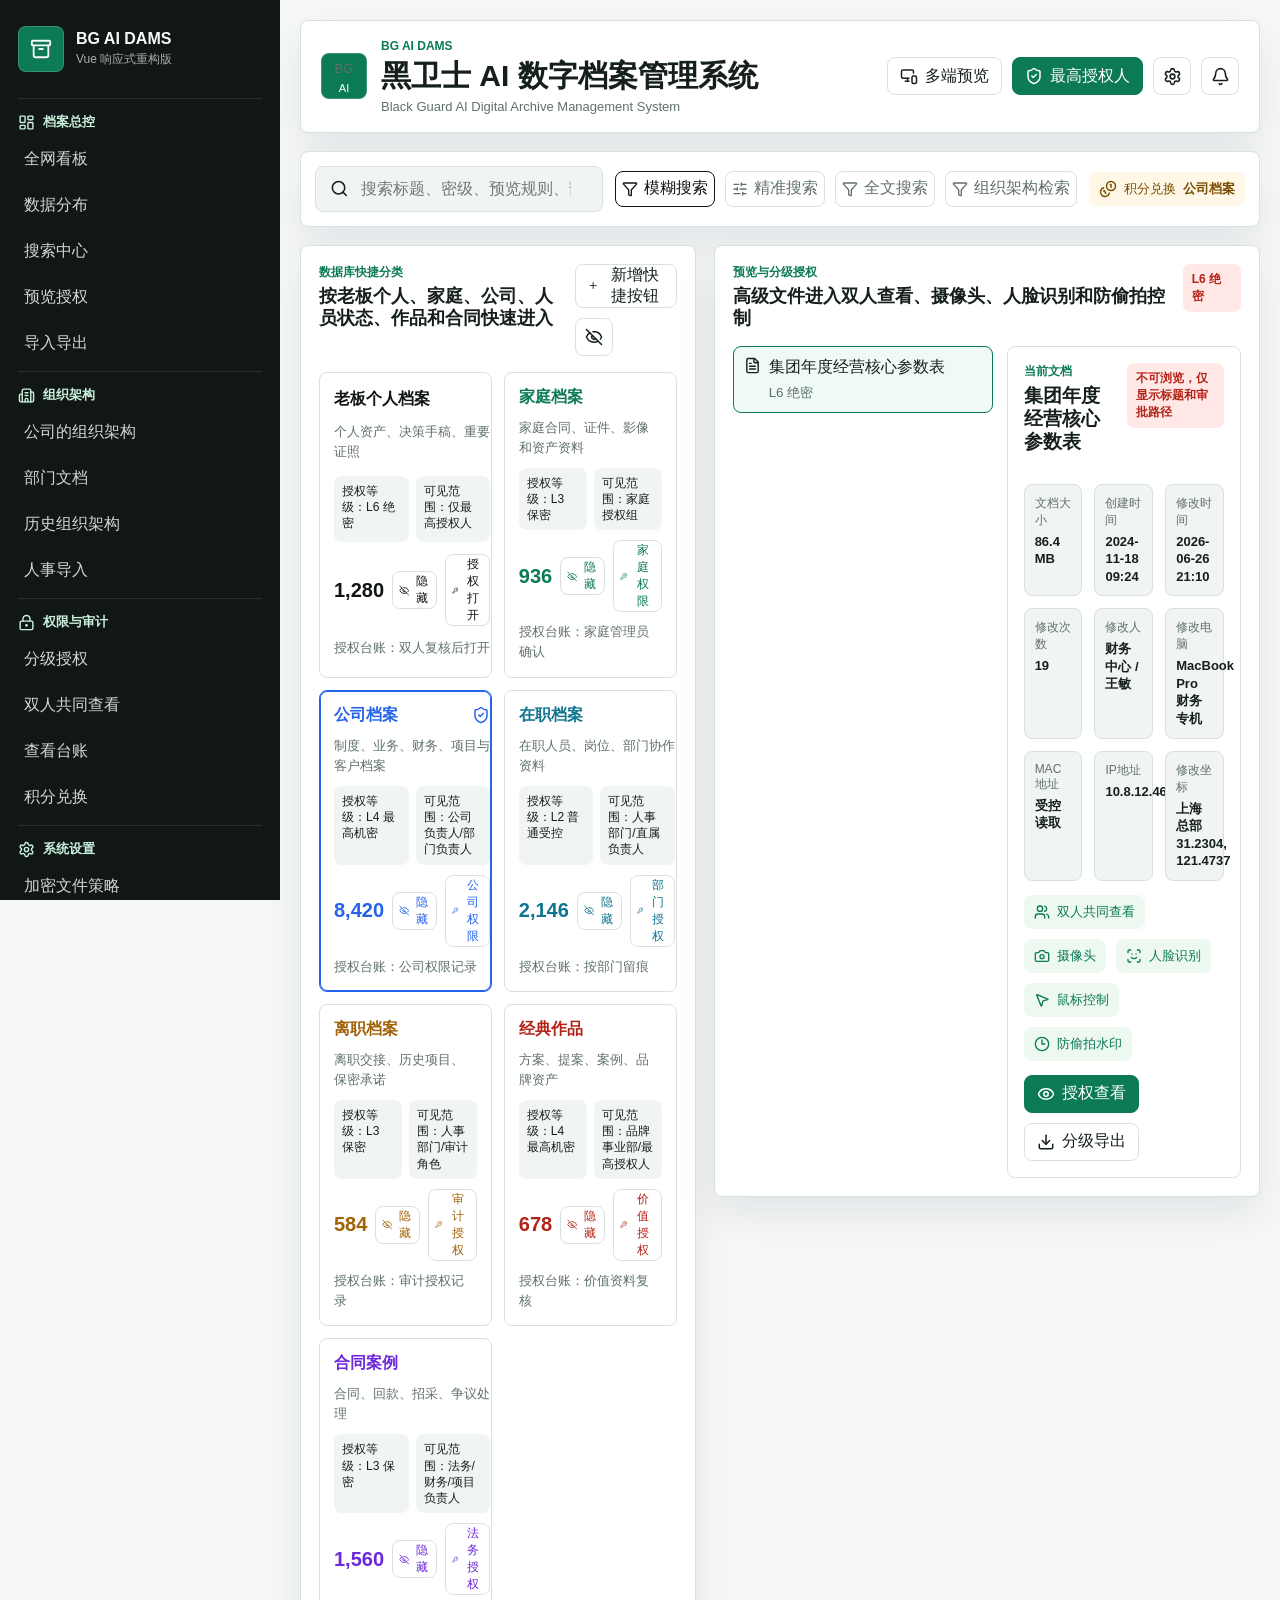
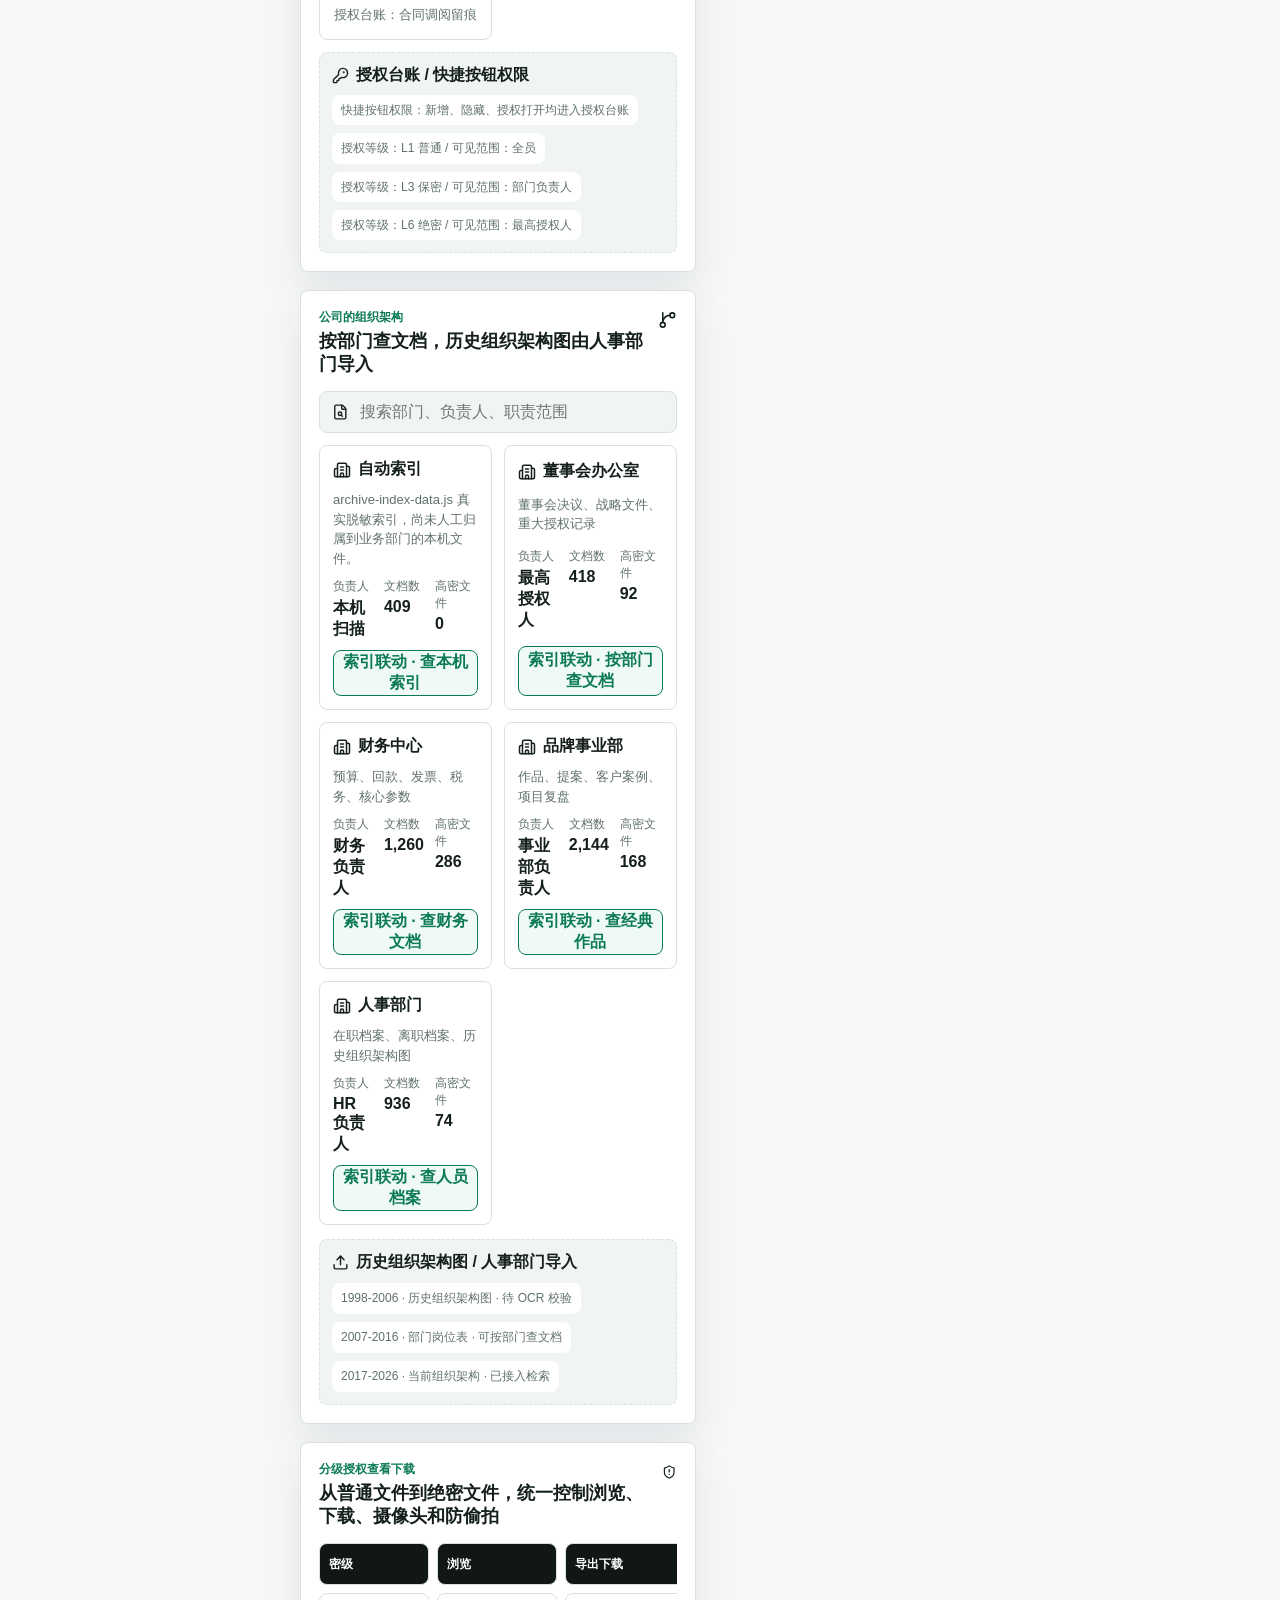
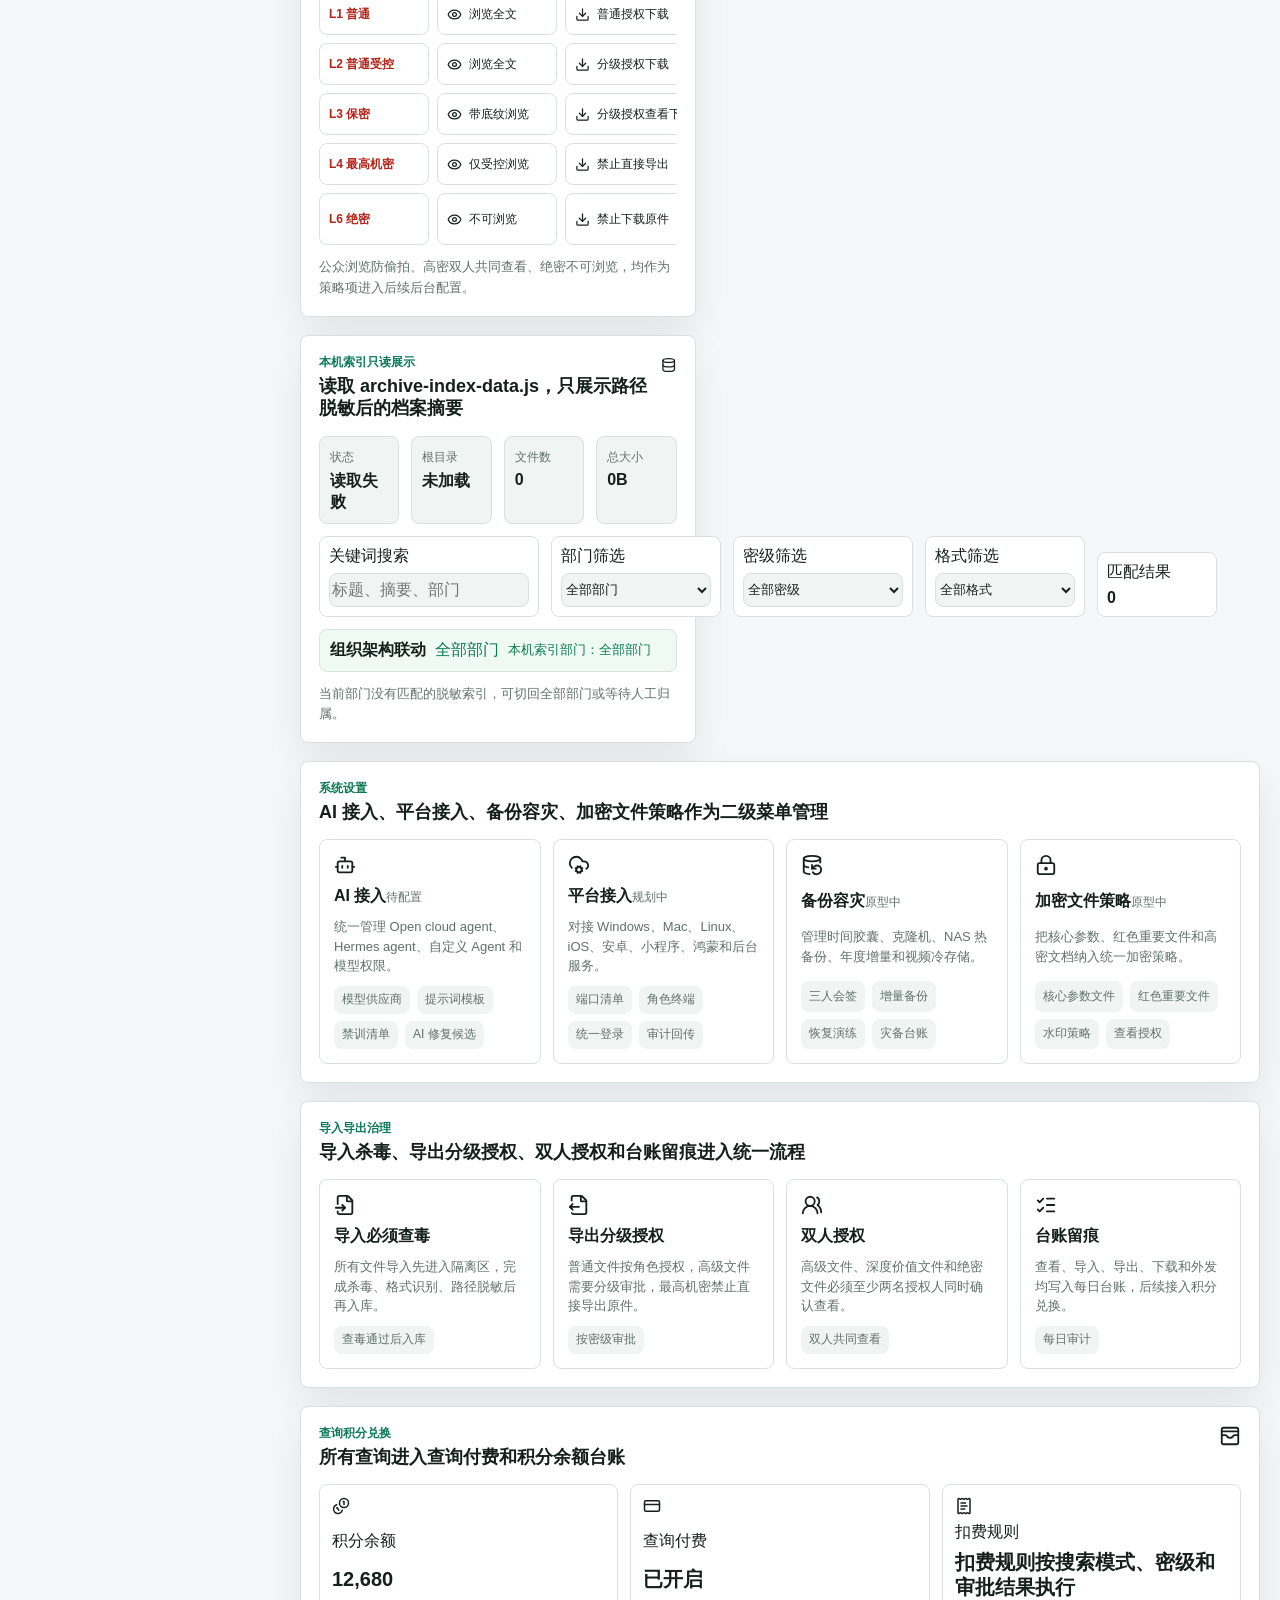
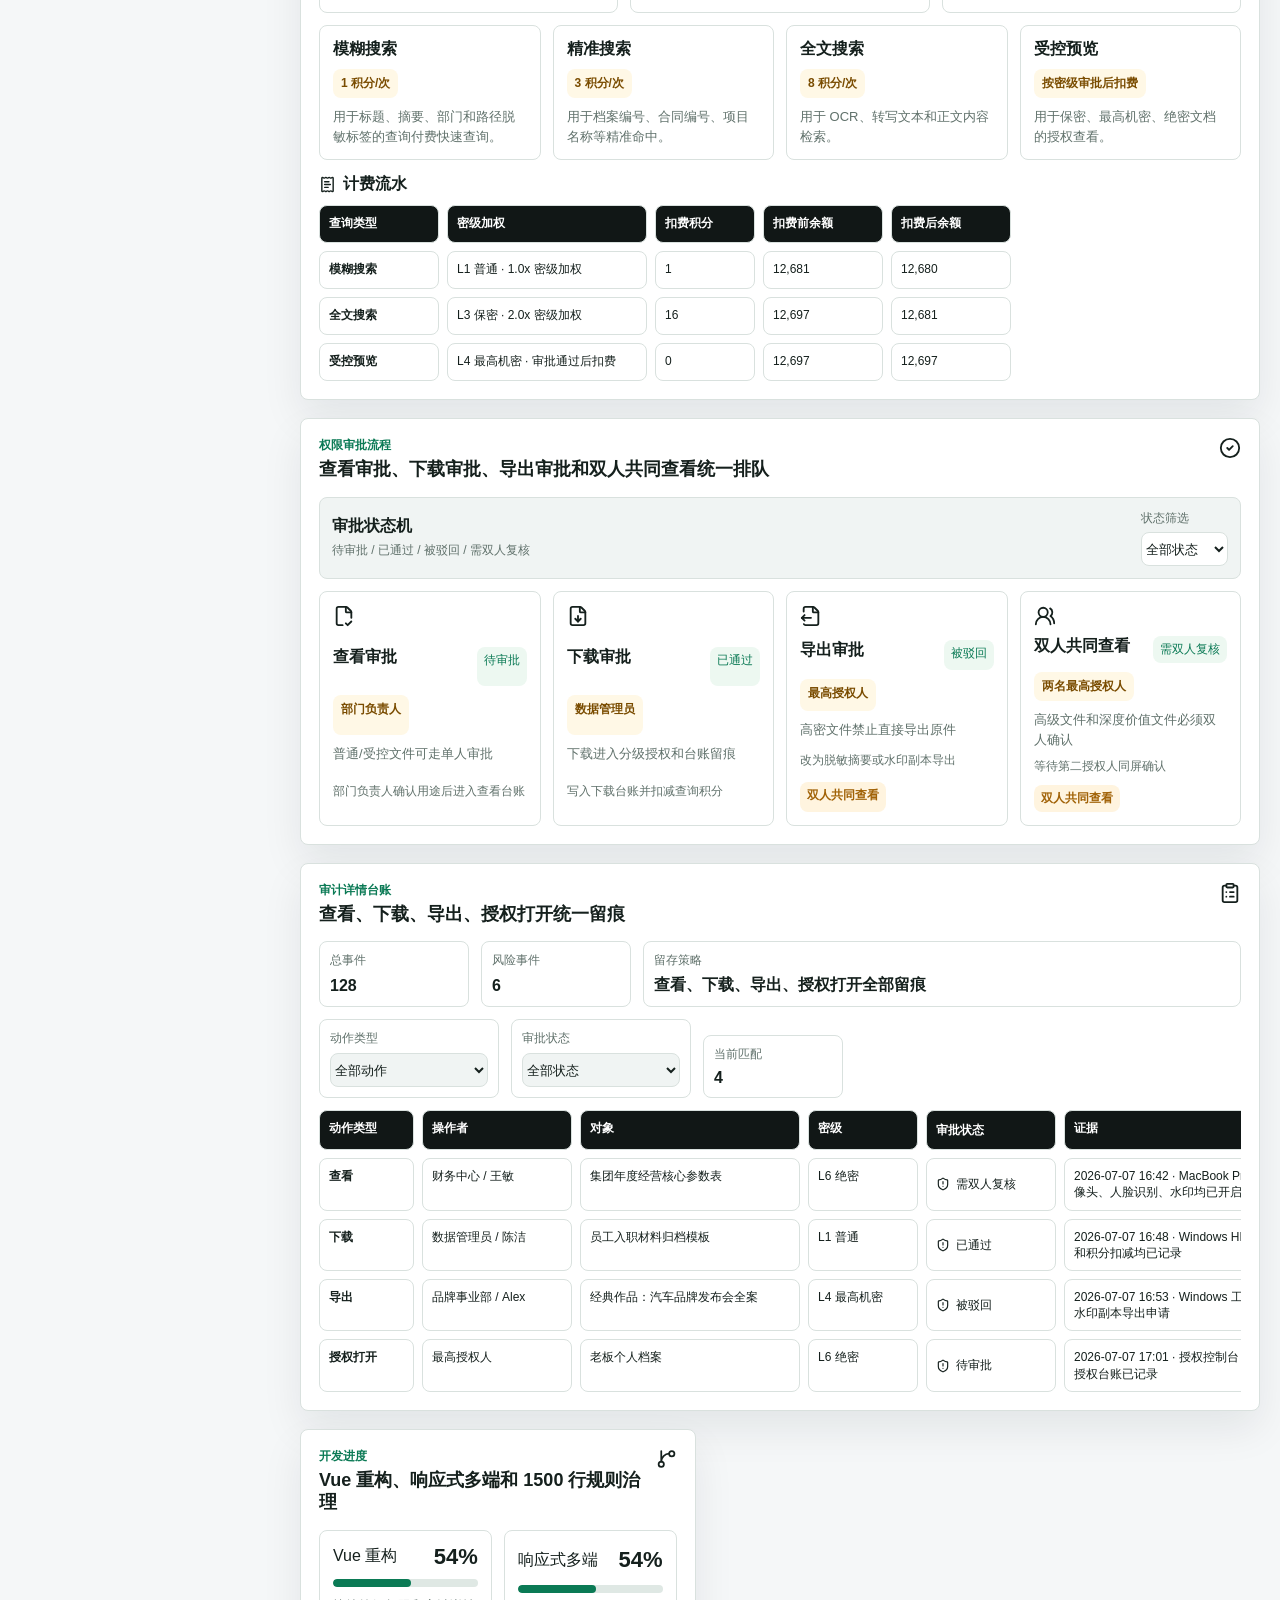
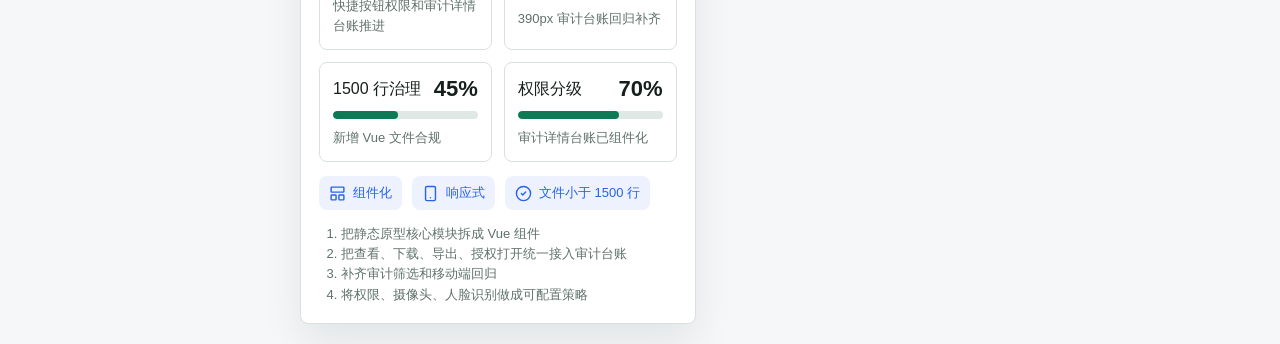
==== commit d2975c56: "Add Vue audit ledger panel" ====
--- a/界面原型-vue/dist/index.html
+++ b/界面原型-vue/dist/index.html
@@ -5,8 +5,8 @@
     <meta name="viewport" content="width=device-width, initial-scale=1.0" />
     <meta name="description" content="黑卫士 AI 数字档案管理系统 Vue 响应式原型" />
     <title>黑卫士 AI 数字档案管理系统｜Vue 重构版</title>
-    <script type="module" crossorigin src="./assets/index--MztwJpG.js"></script>
-    <link rel="stylesheet" crossorigin href="./assets/index-Bii0XmSB.css">
+    <script type="module" crossorigin src="./assets/index-Rls2ZlkL.js"></script>
+    <link rel="stylesheet" crossorigin href="./assets/index-CILhlSVX.css">
   </head>
   <body>
     <div id="app"></div>
--- a/界面原型-vue/dist/assets/index-CILhlSVX.css
+++ b/界面原型-vue/dist/assets/index-CILhlSVX.css
@@ -0,0 +1 @@
+:root{--lightningcss-light:initial;--lightningcss-dark: ;color-scheme:light;--bg:#f5f7f8;--panel:#fff;--panel-subtle:#f0f4f3;--text:#15201d;--muted:#60716b;--border:#d9e1de;--black:#101414;--green:#0b7a55;--blue:#2563eb;--cyan:#0e7490;--amber:#a16207;--red:#b42318;--violet:#6d28d9;--shadow:0 18px 40px #11182714;--radius:8px;font-family:Inter,PingFang SC,Microsoft YaHei,Arial,sans-serif}*{box-sizing:border-box}html{background:var(--bg);color:var(--text)}body{background:var(--bg);min-width:320px;min-height:100vh;margin:0}button,input{font:inherit}button{cursor:pointer}.vue-app-shell{grid-template-columns:280px minmax(0,1fr);min-height:100vh;display:grid}.sidebar-nav{color:#f6fbf8;background:#111716;flex-direction:column;gap:22px;height:100vh;padding:22px 18px;display:flex;position:sticky;top:0;overflow:auto}.sidebar-brand{align-items:center;gap:12px;min-height:54px;display:flex}.sidebar-brand-mark,.brand-emblem{border-radius:var(--radius);background:#0b7a55;border:1px solid #ffffff2e;place-items:center;width:46px;height:46px;display:grid}.sidebar-brand strong,.sidebar-brand span,.brand-lockup span,.eyebrow{display:block}.sidebar-brand span{color:#f6fbf8a8;margin-top:3px;font-size:12px}.nav-section-list,.nav-section{gap:10px;display:grid}.nav-section{border-top:1px solid #ffffff1a;padding-top:14px}.nav-section h2{color:#c9f1dc;align-items:center;gap:8px;margin:0;font-size:13px;font-weight:700;display:flex}.nav-section button{border-radius:var(--radius);color:#f6fbf8d6;text-align:left;background:0 0;border:0;min-height:36px}.nav-section button:hover{background:#ffffff14}.vue-workspace{align-content:start;gap:18px;padding:20px;display:grid}.app-header,.search-command,.workspace-section{border:1px solid var(--border);border-radius:var(--radius);background:var(--panel);box-shadow:var(--shadow)}.app-header{justify-content:space-between;align-items:center;gap:18px;min-height:92px;padding:18px 20px;display:flex}.brand-lockup{align-items:center;gap:14px;min-width:0;display:flex}.brand-emblem{color:#fff;flex:none}.brand-emblem span,.brand-emblem small{line-height:1}.brand-emblem small{font-size:11px}.brand-lockup h1,.section-heading h2,.document-title-row h3{margin:0;line-height:1.25}.brand-lockup h1{font-size:clamp(20px,3vw,30px)}.brand-lockup span{color:var(--muted);margin-top:4px;font-size:13px}.eyebrow{color:var(--green);margin:0 0 4px;font-size:12px;font-weight:800}.header-actions,.section-tools,.mode-row,.preview-actions,.control-row,.next-step-strip{flex-wrap:wrap;align-items:center;gap:10px;display:flex}.icon-button,.icon-text-button,.primary-action,.secondary-action{border:1px solid var(--border);border-radius:var(--radius);min-height:38px;color:var(--text);background:#fff;justify-content:center;align-items:center;gap:7px;display:inline-flex}.icon-button{width:38px}.icon-text-button,.primary-action,.secondary-action{padding:0 12px}.icon-text-button.strong,.primary-action{border-color:var(--green);background:var(--green);color:#fff}.search-command{grid-template-columns:minmax(260px,1fr) auto auto;align-items:center;gap:12px;padding:14px;display:grid}.search-input-wrap{border:1px solid var(--border);border-radius:var(--radius);background:var(--panel-subtle);align-items:center;gap:10px;min-height:46px;padding:0 14px;display:flex}.search-input-wrap input{width:100%;min-width:0;color:var(--text);background:0 0;border:0;outline:0}.mode-row button{border:1px solid var(--border);border-radius:var(--radius);min-height:36px;color:var(--muted);background:#fff;align-items:center;gap:6px;display:inline-flex}.mode-row button.active{border-color:var(--black);color:var(--black)}.billing-chip,.capability-pill,.control-row span{border-radius:var(--radius);color:#7a4c00;background:#fff8e6;align-items:center;gap:7px;min-height:34px;padding:0 10px;font-size:13px;display:inline-flex}.dashboard-grid{grid-template-columns:minmax(0,1.05fr) minmax(360px,1.45fr);align-items:start;gap:18px;display:grid}.dashboard-grid>*{min-width:0}.workspace-section{min-width:0;padding:18px}.quick-section,.org-section,.policy-section,.local-index-section,.progress-section{grid-column:1}.preview-section{grid-area:span 2/2}.settings-section,.governance-section,.billing-section,.approval-section,.audit-section{grid-column:1/-1}.section-heading,.document-title-row{justify-content:space-between;gap:12px;margin-bottom:16px;display:flex}.section-heading h2{font-size:18px}.quick-grid,.progress-grid,.metadata-grid{gap:12px;display:grid}.quick-grid{grid-template-columns:repeat(2,minmax(0,1fr))}.quick-card,.progress-card,.document-preview-card{border:1px solid var(--border);border-radius:var(--radius);background:#fff}.quick-card{gap:10px;min-height:198px;padding:14px;display:grid}.quick-card.active{border-color:currentColor;box-shadow:inset 0 0 0 1px}.quick-card.muted{opacity:.55}.quick-card-head,.quick-card-foot,.progress-card>div:first-child{justify-content:space-between;align-items:center;gap:8px;display:flex}.quick-card-head span{font-weight:800}.quick-card p,.quick-card small,.progress-card p,.next-step-list,.empty-state{color:var(--muted);margin:0;font-size:13px;line-height:1.55}.quick-card-foot strong{font-size:20px}.quick-permission-grid{grid-template-columns:repeat(2,minmax(0,1fr));gap:7px;display:grid}.quick-permission-grid span{border-radius:var(--radius);background:var(--panel-subtle);min-height:30px;color:var(--text);overflow-wrap:anywhere;padding:7px 8px;font-size:12px;line-height:1.35}.quick-card-foot button{border:1px solid var(--border);border-radius:var(--radius);color:currentColor;background:#fff;align-items:center;gap:4px;min-height:30px;font-size:12px;display:inline-flex}.permission-ledger{border:1px dashed var(--border);border-radius:var(--radius);background:var(--panel-subtle);gap:9px;margin-top:12px;padding:12px;display:grid}.permission-preset-list{flex-wrap:wrap;gap:8px;display:flex}.permission-preset-list span{border-radius:var(--radius);width:fit-content;color:var(--muted);background:#fff;padding:7px 9px;font-size:12px;line-height:1.35}.tone-black{color:var(--black)}.tone-green{color:var(--green)}.tone-blue{color:var(--blue)}.tone-cyan{color:var(--cyan)}.tone-amber{color:var(--amber)}.tone-red{color:var(--red)}.tone-violet{color:var(--violet)}.tone-gray{color:#5f6b66}.preview-layout{grid-template-columns:260px minmax(0,1fr);gap:14px;display:grid}.result-list{align-content:start;gap:8px;display:grid}.result-list button{border:1px solid var(--border);border-radius:var(--radius);min-height:58px;color:var(--text);text-align:left;background:#fff;grid-template-columns:auto minmax(0,1fr);gap:6px 8px;padding:10px;display:grid}.result-list button.active{border-color:var(--green);background:#effaf4}.result-list small{color:var(--muted);grid-column:2}.document-preview-card{gap:14px;padding:16px;display:grid}.preview-mode,.risk-badge{border-radius:var(--radius);align-self:start;padding:7px 9px;font-size:12px;font-weight:800}.risk-badge.critical,.preview-mode.critical{color:var(--red);background:#ffe8e6}.risk-badge.high,.preview-mode.high{color:var(--amber);background:#fff4df}.risk-badge.medium,.preview-mode.medium{color:var(--cyan);background:#eaf6ff}.risk-badge.normal,.preview-mode.normal{color:var(--green);background:#edf8f1}.metadata-grid{grid-template-columns:repeat(3,minmax(0,1fr))}.metadata-grid div{border:1px solid var(--border);border-radius:var(--radius);background:var(--panel-subtle);min-height:64px;padding:10px}.metadata-grid span{color:var(--muted);font-size:12px;display:block}.metadata-grid strong{margin-top:4px;font-size:13px;line-height:1.35;display:block}.control-row span{color:var(--green);background:#edf8f1}.progress-grid{grid-template-columns:repeat(2,minmax(0,1fr))}.org-search{border:1px solid var(--border);border-radius:var(--radius);background:var(--panel-subtle);align-items:center;gap:9px;min-height:42px;margin-bottom:12px;padding:0 12px;display:flex}.org-search input{background:0 0;border:0;outline:0;width:100%;min-width:0}.org-grid{grid-template-columns:repeat(2,minmax(0,1fr));gap:12px;display:grid}.org-card{border:1px solid var(--border);border-radius:var(--radius);background:#fff;gap:10px;padding:13px;display:grid}.org-card-title,.mini-heading,.policy-row span,.policy-row strong{align-items:center;gap:7px;display:inline-flex}.org-card p{color:var(--muted);margin:0;font-size:13px;line-height:1.5}.org-card dl{grid-template-columns:repeat(3,minmax(0,1fr));gap:8px;margin:0;display:grid}.org-card dt{color:var(--muted);font-size:12px}.org-card dd{margin:3px 0 0;font-weight:800}.org-card button{border:1px solid var(--green);border-radius:var(--radius);min-height:34px;color:var(--green);background:#effaf4;font-weight:800}.historical-imports{border:1px dashed var(--border);border-radius:var(--radius);background:var(--panel-subtle);gap:10px;margin-top:14px;padding:12px;display:grid}.import-list{flex-wrap:wrap;gap:8px;display:flex}.import-list span{border-radius:var(--radius);color:var(--muted);background:#fff;padding:7px 9px;font-size:12px}.policy-table{gap:8px;width:100%;min-width:0;max-width:100%;display:grid;overflow-x:auto}.policy-row{grid-template-columns:110px 120px 150px 170px 150px 150px;align-items:stretch;gap:8px;min-width:860px;display:grid}.policy-row>*{border:1px solid var(--border);border-radius:var(--radius);background:#fff;min-height:42px;padding:9px;font-size:12px;line-height:1.35}.policy-head>*{color:#fff;background:#111716;font-weight:800}.policy-row strong{color:var(--red)}.policy-note{color:var(--muted);margin:12px 0 0;font-size:13px;line-height:1.55}.index-summary-grid,.index-filter-row,.settings-grid,.governance-flow,.billing-summary,.billing-rule-grid,.approval-flow,.audit-summary-grid,.audit-filter-row{gap:12px;display:grid}.index-summary-grid{grid-template-columns:repeat(4,minmax(0,1fr))}.index-summary-grid div{border:1px solid var(--border);border-radius:var(--radius);background:var(--panel-subtle);min-height:62px;padding:10px}.index-summary-grid span,.settings-card span,.governance-card span{color:var(--muted);font-size:12px}.index-summary-grid strong{margin-top:5px;display:block}.index-filter-row{grid-template-columns:minmax(220px,1fr) 170px 180px 160px 120px;align-items:end;margin-top:12px}.index-filter-row label,.index-filter-row div{border:1px solid var(--border);border-radius:var(--radius);background:#fff;gap:6px;min-height:64px;padding:9px;display:grid}.index-filter-row input,.index-filter-row select{border:1px solid var(--border);border-radius:var(--radius);background:var(--panel-subtle);width:100%;min-width:0;min-height:34px;color:var(--text)}.local-index-list{gap:10px;margin-top:12px;display:grid}.index-linkage-strip{border:1px solid var(--border);border-radius:var(--radius);background:#effaf4;flex-wrap:wrap;align-items:center;gap:9px;margin-top:12px;padding:10px;display:flex}.index-linkage-strip span,.index-linkage-strip small{color:var(--green)}.local-index-card{border:1px solid var(--border);border-radius:var(--radius);overflow-wrap:anywhere;background:#fff;gap:7px;min-width:0;padding:11px;display:grid}.local-index-card div,.local-index-card span{overflow-wrap:anywhere;align-items:center;gap:7px;min-width:0;display:inline-flex}.local-index-card p{color:var(--muted);overflow-wrap:anywhere;margin:0;font-size:12px;line-height:1.45}.settings-grid{grid-template-columns:repeat(4,minmax(0,1fr))}.settings-card,.governance-card{border:1px solid var(--border);border-radius:var(--radius);background:#fff;gap:10px;padding:14px;display:grid}.settings-card p,.governance-card p{color:var(--muted);margin:0;font-size:13px;line-height:1.5}.settings-tags{flex-wrap:wrap;gap:7px;display:flex}.settings-tags span,.governance-card span{border-radius:var(--radius);background:var(--panel-subtle);align-items:center;width:fit-content;min-height:28px;padding:0 8px;display:inline-flex}.governance-flow{grid-template-columns:repeat(4,minmax(0,1fr))}.billing-summary{grid-template-columns:repeat(3,minmax(0,1fr));margin-bottom:12px}.billing-summary div{border:1px solid var(--border);border-radius:var(--radius);background:#fff;gap:7px;padding:12px;display:grid}.billing-summary strong{overflow-wrap:anywhere;font-size:20px;line-height:1.25}.billing-rule-grid,.approval-flow{grid-template-columns:repeat(4,minmax(0,1fr))}.billing-ledger{gap:10px;margin-top:14px;display:grid}.billing-ledger-table{gap:8px;width:100%;min-width:0;max-width:100%;display:grid;overflow-x:auto}.billing-ledger-row{grid-template-columns:120px 200px 100px 120px 120px;gap:8px;min-width:720px;display:grid}.billing-ledger-row>*{border:1px solid var(--border);border-radius:var(--radius);background:#fff;min-height:38px;padding:9px;font-size:12px;line-height:1.35}.billing-ledger-head>*{color:#fff;background:#111716;font-weight:800}.approval-state-toolbar{border:1px solid var(--border);border-radius:var(--radius);background:var(--panel-subtle);flex-wrap:wrap;justify-content:space-between;align-items:center;gap:12px;margin-bottom:12px;padding:12px;display:flex}.approval-state-toolbar>div,.approval-state-toolbar label{gap:5px;display:grid}.approval-state-toolbar span,.approval-card small{color:var(--muted);font-size:12px;line-height:1.45}.approval-state-toolbar select{border:1px solid var(--border);border-radius:var(--radius);min-height:34px;color:var(--text);background:#fff}.billing-rule-card,.approval-card{border:1px solid var(--border);border-radius:var(--radius);background:#fff;gap:9px;padding:13px;display:grid}.billing-rule-card span,.approval-card span{border-radius:var(--radius);color:#7a4c00;background:#fff8e6;width:fit-content;padding:6px 8px;font-size:12px;font-weight:800}.billing-rule-card p,.approval-card p{color:var(--muted);margin:0;font-size:13px;line-height:1.5}.approval-card-head{justify-content:space-between;gap:8px;display:flex}.approval-card-head em,.approval-card b{border-radius:var(--radius);width:fit-content;color:var(--green);background:#edf8f1;padding:5px 7px;font-size:12px;font-style:normal}.approval-card b{color:var(--amber);background:#fff4df}.audit-summary-grid{grid-template-columns:150px 150px minmax(0,1fr);margin-bottom:12px}.audit-summary-grid div,.audit-filter-row label,.audit-filter-row div{border:1px solid var(--border);border-radius:var(--radius);background:#fff;gap:6px;min-height:62px;padding:10px;display:grid}.audit-summary-grid span,.audit-filter-row span{color:var(--muted);font-size:12px}.audit-summary-grid strong,.audit-filter-row strong{overflow-wrap:anywhere}.audit-filter-row{grid-template-columns:180px 180px 140px;align-items:end;margin-bottom:12px}.audit-filter-row select{border:1px solid var(--border);border-radius:var(--radius);background:var(--panel-subtle);min-height:34px;color:var(--text)}.audit-table{gap:8px;width:100%;min-width:0;max-width:100%;display:grid;overflow-x:auto}.audit-row{grid-template-columns:95px 150px 220px 110px 130px 280px;gap:8px;min-width:1020px;display:grid}.audit-row>*{border:1px solid var(--border);border-radius:var(--radius);overflow-wrap:anywhere;background:#fff;min-height:40px;padding:9px;font-size:12px;line-height:1.35}.audit-head>*{color:#fff;background:#111716;font-weight:800}.audit-row span:nth-child(5){align-items:center;gap:6px;display:inline-flex}.progress-card{gap:9px;padding:13px;display:grid}.progress-card strong{font-size:22px}.progress-meter{background:#dfe8e4;border-radius:999px;height:8px;overflow:hidden}.progress-meter span{border-radius:inherit;background:var(--green);height:100%;display:block}.next-step-strip{margin:14px 0}.capability-pill{color:var(--blue);background:#eef2ff}.next-step-list{padding-left:22px}@media (width<=1200px){.dashboard-grid{grid-template-columns:minmax(0,1fr)}.quick-section,.preview-section,.progress-section{grid-area:auto/1}}@media (width<=900px){.vue-app-shell{grid-template-columns:1fr}.sidebar-nav{height:auto;padding:14px;position:static}.nav-section-list{grid-template-columns:repeat(4,minmax(180px,1fr));padding-bottom:4px;overflow-x:auto}.app-header,.search-command{grid-template-columns:1fr}.app-header{flex-direction:column;align-items:stretch}.header-actions,.mode-row{width:100%}.mode-row button,.icon-text-button{flex:150px}.search-command{display:grid}.preview-layout,.index-summary-grid,.index-filter-row,.settings-grid,.governance-flow,.billing-summary,.billing-rule-grid,.approval-flow,.audit-summary-grid,.audit-filter-row,.metadata-grid{grid-template-columns:1fr}}@media (width<=640px){.vue-workspace{padding:12px}.brand-lockup{align-items:flex-start}.brand-lockup h1{font-size:20px}.quick-grid,.org-grid,.progress-grid{grid-template-columns:1fr}.section-heading,.document-title-row,.quick-card-foot{flex-direction:column;align-items:stretch}.header-actions .icon-button{flex:0 0 42px}}@media (width<=390px){.vue-workspace,.workspace-section,.app-header,.search-command{min-width:0}.brand-lockup,.section-heading,.approval-state-toolbar,.index-linkage-strip,.permission-ledger,.audit-filter-row{overflow-wrap:anywhere}.quick-permission-grid{grid-template-columns:1fr}.mode-row button,.icon-text-button,.quick-card-foot button,.org-card button{flex-basis:100%;min-width:0}.nav-section-list{grid-template-columns:1fr;overflow-x:visible}.billing-ledger-row,.audit-row,.policy-row{min-width:640px}}
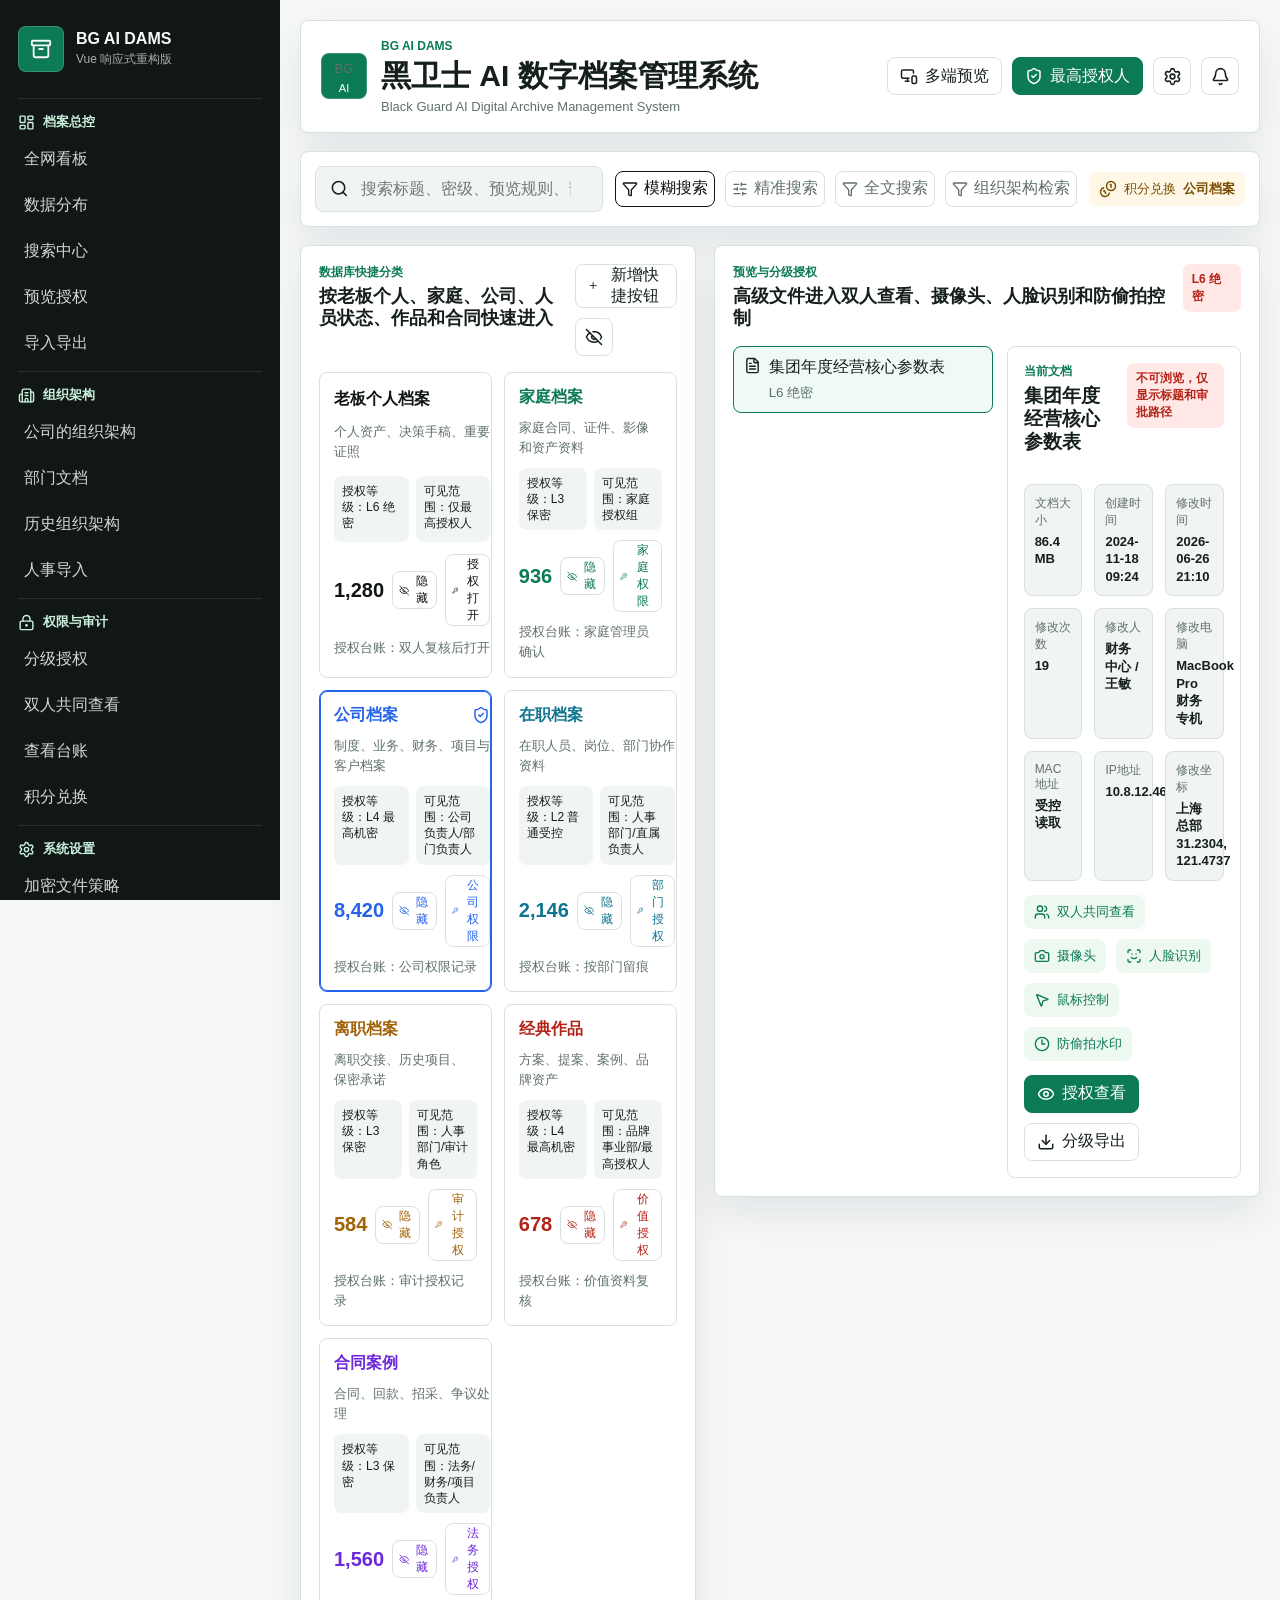
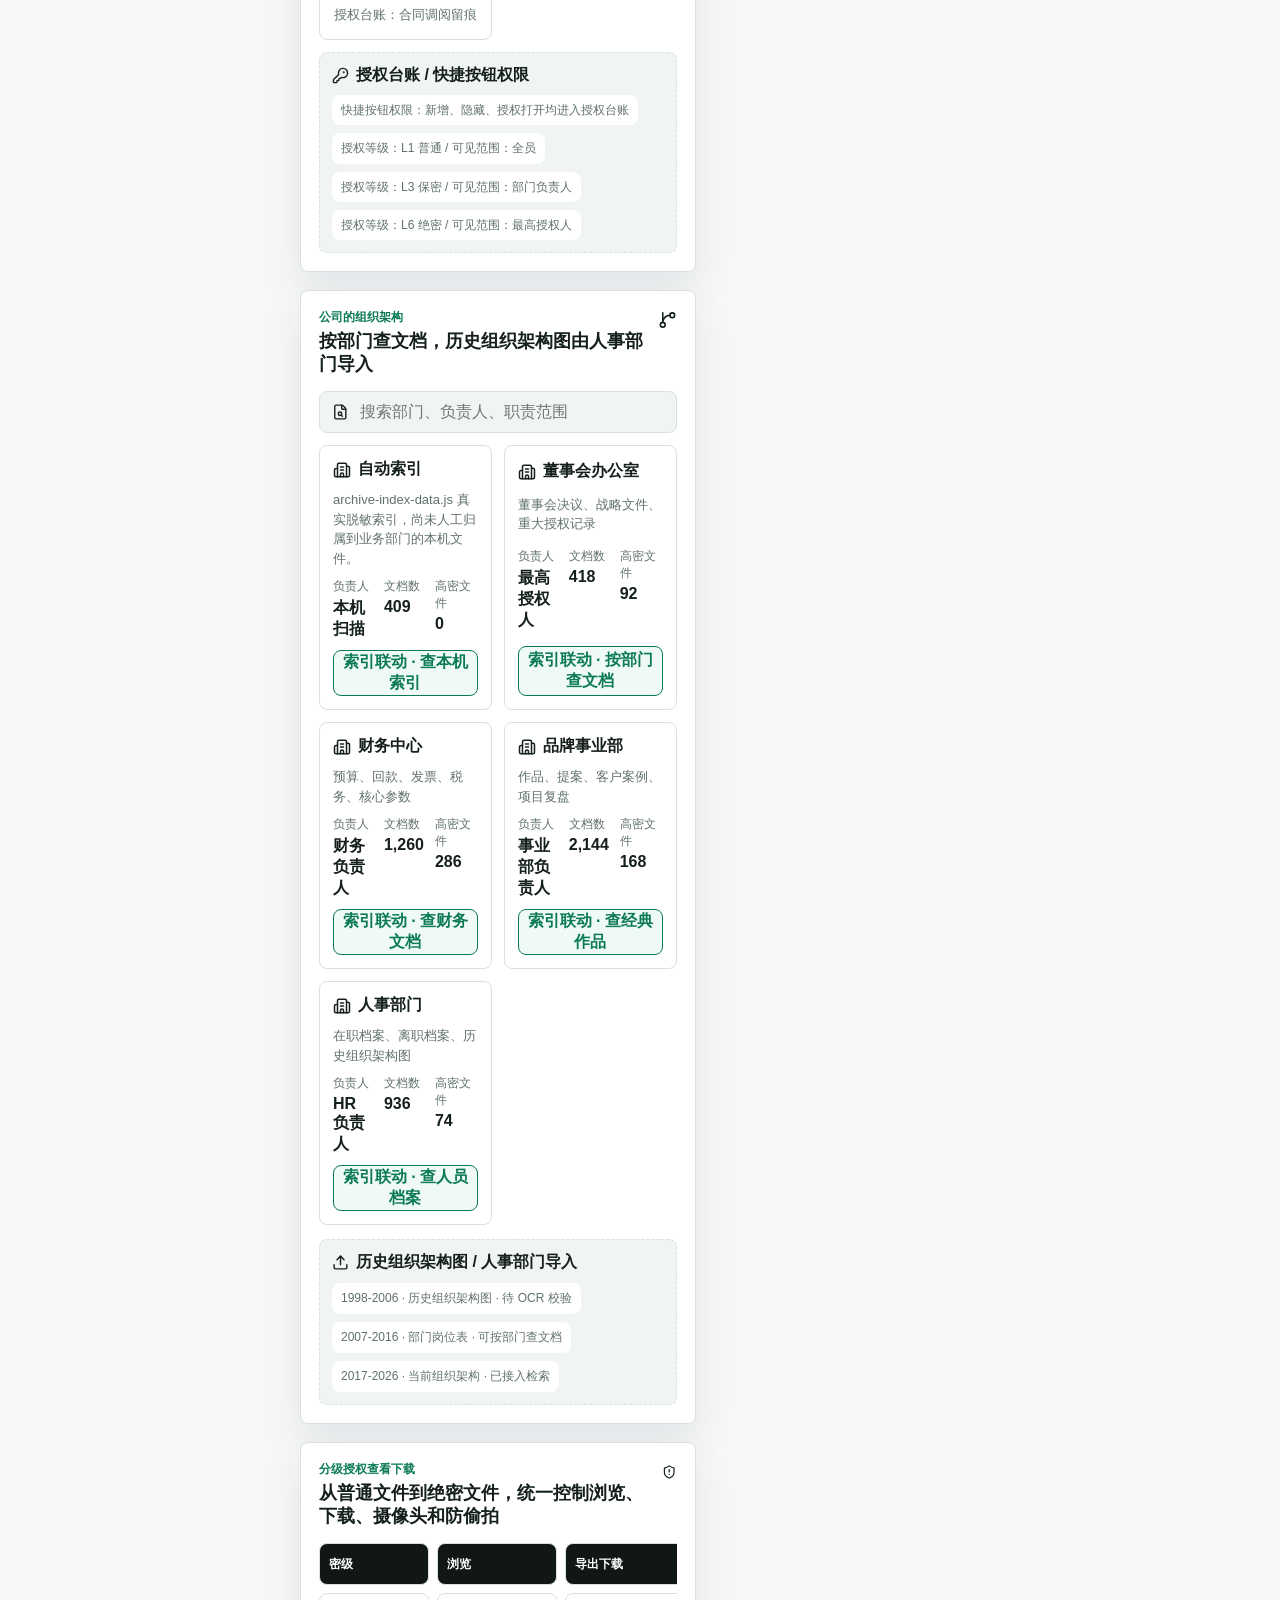
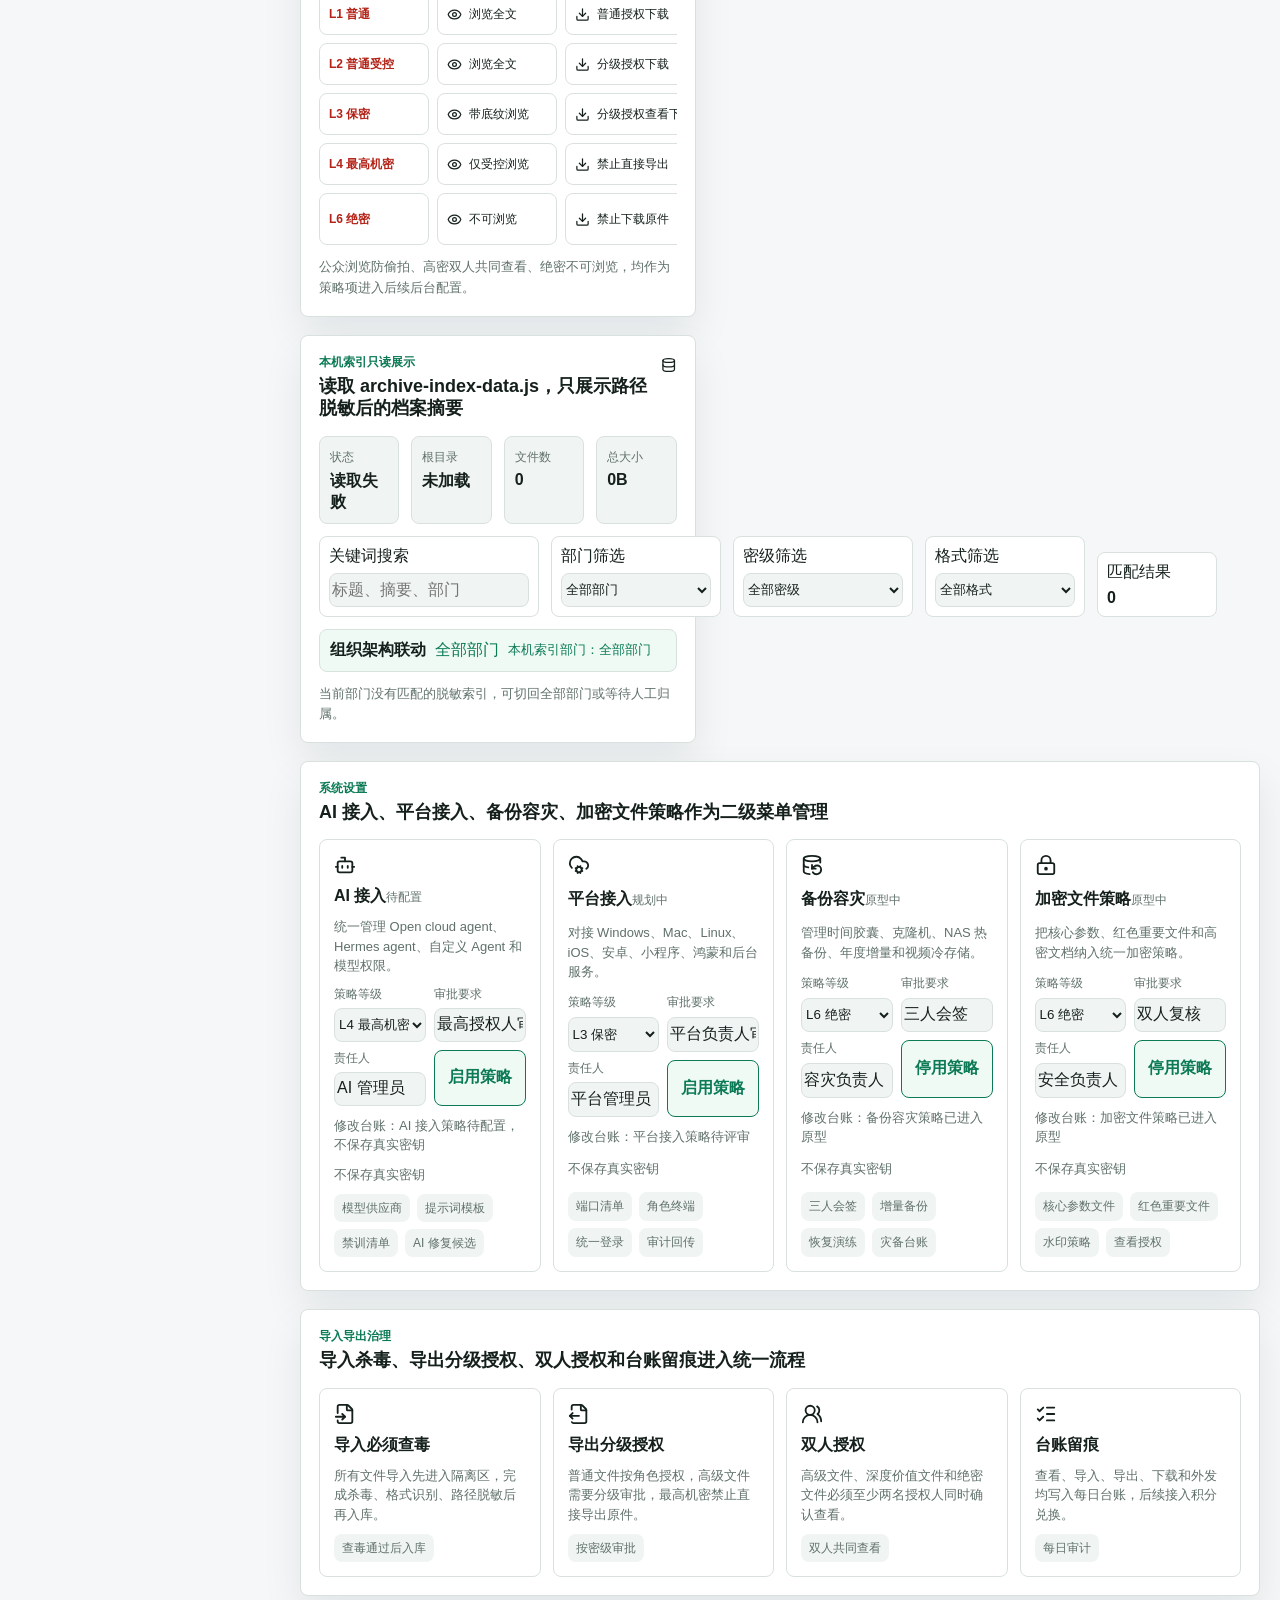
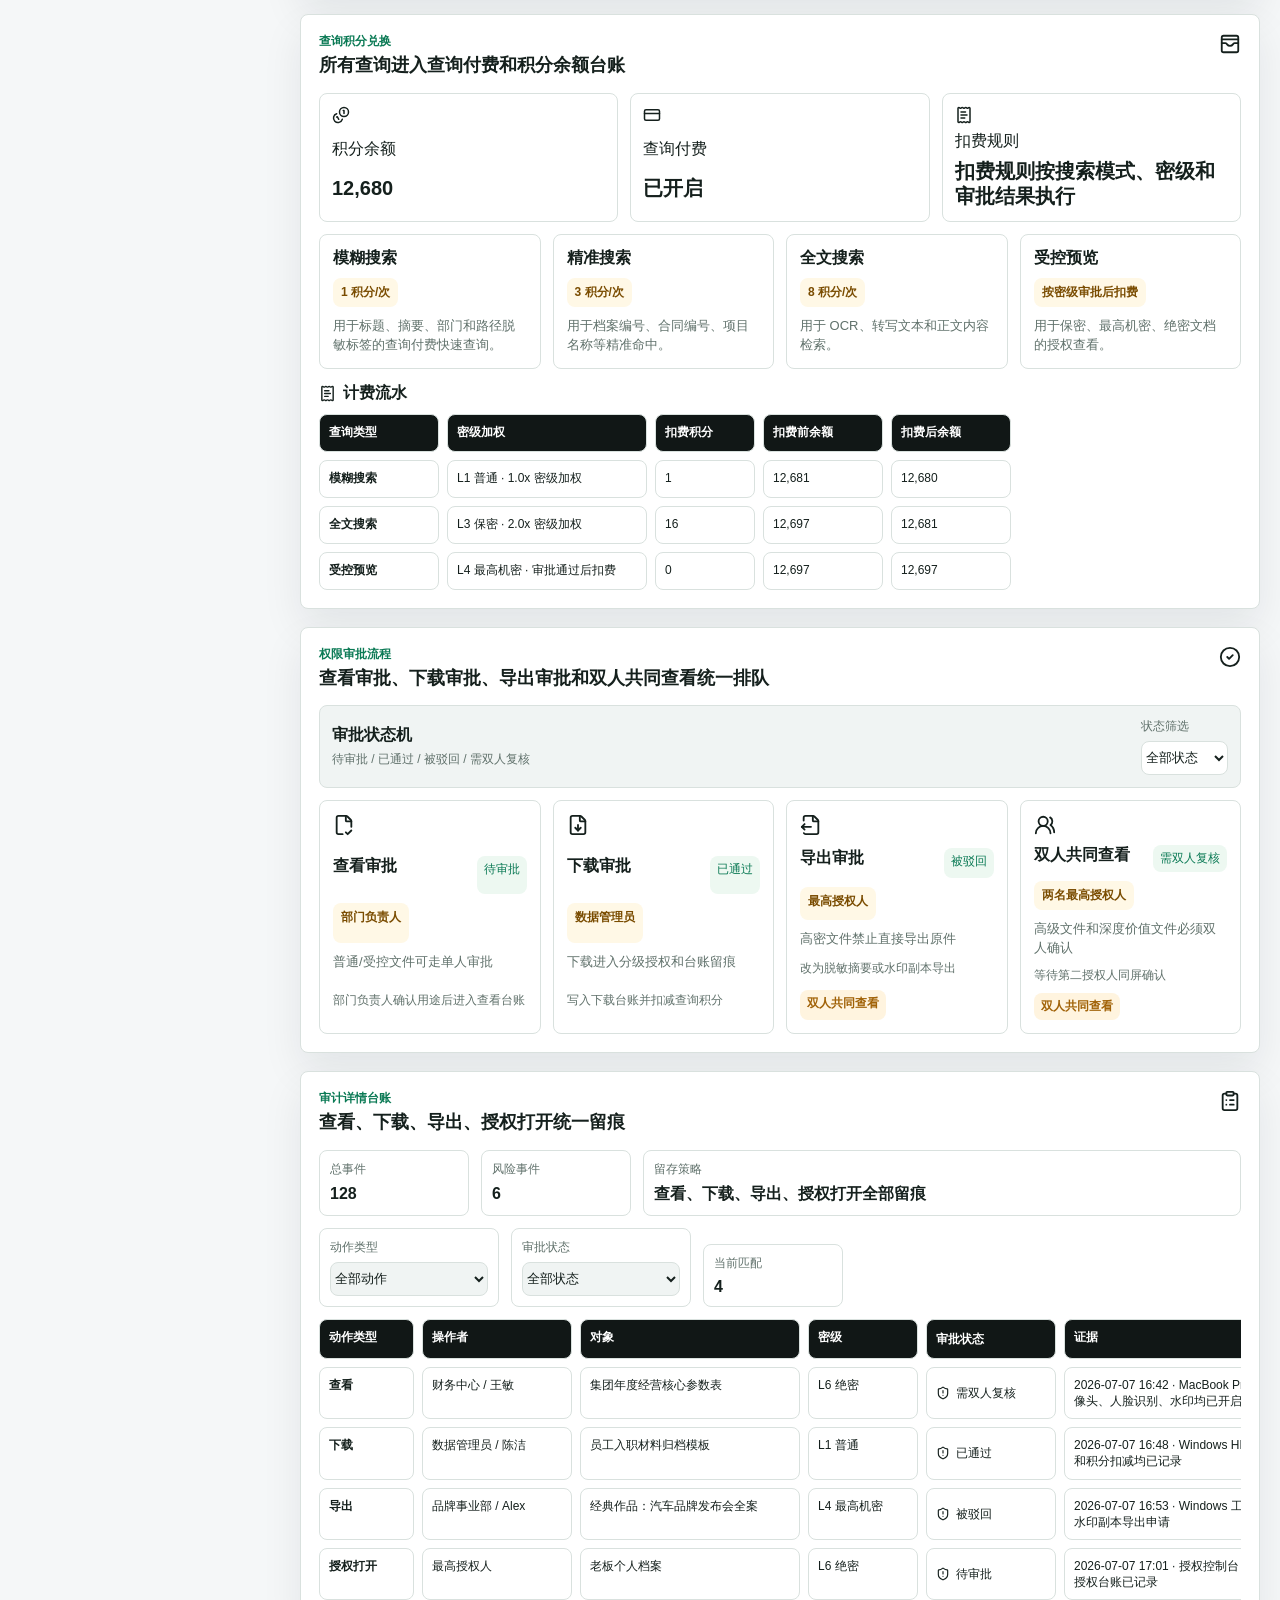
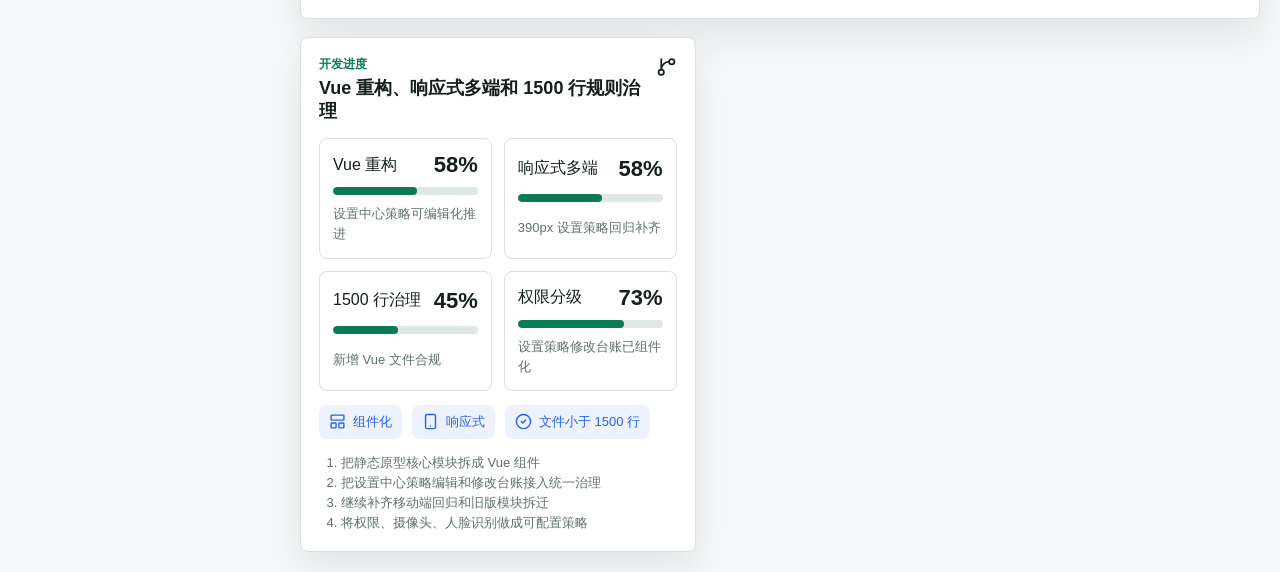
==== commit e315c494: "Add Vue editable settings policies" ====
--- a/界面原型-vue/dist/index.html
+++ b/界面原型-vue/dist/index.html
@@ -5,8 +5,8 @@
     <meta name="viewport" content="width=device-width, initial-scale=1.0" />
     <meta name="description" content="黑卫士 AI 数字档案管理系统 Vue 响应式原型" />
     <title>黑卫士 AI 数字档案管理系统｜Vue 重构版</title>
-    <script type="module" crossorigin src="./assets/index-Rls2ZlkL.js"></script>
-    <link rel="stylesheet" crossorigin href="./assets/index-CILhlSVX.css">
+    <script type="module" crossorigin src="./assets/index-qzK6UgA_.js"></script>
+    <link rel="stylesheet" crossorigin href="./assets/index-DWti_vXX.css">
   </head>
   <body>
     <div id="app"></div>
--- a/界面原型-vue/dist/assets/index-DWti_vXX.css
+++ b/界面原型-vue/dist/assets/index-DWti_vXX.css
@@ -0,0 +1 @@
+:root{--lightningcss-light:initial;--lightningcss-dark: ;color-scheme:light;--bg:#f5f7f8;--panel:#fff;--panel-subtle:#f0f4f3;--text:#15201d;--muted:#60716b;--border:#d9e1de;--black:#101414;--green:#0b7a55;--blue:#2563eb;--cyan:#0e7490;--amber:#a16207;--red:#b42318;--violet:#6d28d9;--shadow:0 18px 40px #11182714;--radius:8px;font-family:Inter,PingFang SC,Microsoft YaHei,Arial,sans-serif}*{box-sizing:border-box}html{background:var(--bg);color:var(--text)}body{background:var(--bg);min-width:320px;min-height:100vh;margin:0}button,input{font:inherit}button{cursor:pointer}.vue-app-shell{grid-template-columns:280px minmax(0,1fr);min-height:100vh;display:grid}.sidebar-nav{color:#f6fbf8;background:#111716;flex-direction:column;gap:22px;height:100vh;padding:22px 18px;display:flex;position:sticky;top:0;overflow:auto}.sidebar-brand{align-items:center;gap:12px;min-height:54px;display:flex}.sidebar-brand-mark,.brand-emblem{border-radius:var(--radius);background:#0b7a55;border:1px solid #ffffff2e;place-items:center;width:46px;height:46px;display:grid}.sidebar-brand strong,.sidebar-brand span,.brand-lockup span,.eyebrow{display:block}.sidebar-brand span{color:#f6fbf8a8;margin-top:3px;font-size:12px}.nav-section-list,.nav-section{gap:10px;display:grid}.nav-section{border-top:1px solid #ffffff1a;padding-top:14px}.nav-section h2{color:#c9f1dc;align-items:center;gap:8px;margin:0;font-size:13px;font-weight:700;display:flex}.nav-section button{border-radius:var(--radius);color:#f6fbf8d6;text-align:left;background:0 0;border:0;min-height:36px}.nav-section button:hover{background:#ffffff14}.vue-workspace{align-content:start;gap:18px;padding:20px;display:grid}.app-header,.search-command,.workspace-section{border:1px solid var(--border);border-radius:var(--radius);background:var(--panel);box-shadow:var(--shadow)}.app-header{justify-content:space-between;align-items:center;gap:18px;min-height:92px;padding:18px 20px;display:flex}.brand-lockup{align-items:center;gap:14px;min-width:0;display:flex}.brand-emblem{color:#fff;flex:none}.brand-emblem span,.brand-emblem small{line-height:1}.brand-emblem small{font-size:11px}.brand-lockup h1,.section-heading h2,.document-title-row h3{margin:0;line-height:1.25}.brand-lockup h1{font-size:clamp(20px,3vw,30px)}.brand-lockup span{color:var(--muted);margin-top:4px;font-size:13px}.eyebrow{color:var(--green);margin:0 0 4px;font-size:12px;font-weight:800}.header-actions,.section-tools,.mode-row,.preview-actions,.control-row,.next-step-strip{flex-wrap:wrap;align-items:center;gap:10px;display:flex}.icon-button,.icon-text-button,.primary-action,.secondary-action{border:1px solid var(--border);border-radius:var(--radius);min-height:38px;color:var(--text);background:#fff;justify-content:center;align-items:center;gap:7px;display:inline-flex}.icon-button{width:38px}.icon-text-button,.primary-action,.secondary-action{padding:0 12px}.icon-text-button.strong,.primary-action{border-color:var(--green);background:var(--green);color:#fff}.search-command{grid-template-columns:minmax(260px,1fr) auto auto;align-items:center;gap:12px;padding:14px;display:grid}.search-input-wrap{border:1px solid var(--border);border-radius:var(--radius);background:var(--panel-subtle);align-items:center;gap:10px;min-height:46px;padding:0 14px;display:flex}.search-input-wrap input{width:100%;min-width:0;color:var(--text);background:0 0;border:0;outline:0}.mode-row button{border:1px solid var(--border);border-radius:var(--radius);min-height:36px;color:var(--muted);background:#fff;align-items:center;gap:6px;display:inline-flex}.mode-row button.active{border-color:var(--black);color:var(--black)}.billing-chip,.capability-pill,.control-row span{border-radius:var(--radius);color:#7a4c00;background:#fff8e6;align-items:center;gap:7px;min-height:34px;padding:0 10px;font-size:13px;display:inline-flex}.dashboard-grid{grid-template-columns:minmax(0,1.05fr) minmax(360px,1.45fr);align-items:start;gap:18px;display:grid}.dashboard-grid>*{min-width:0}.workspace-section{min-width:0;padding:18px}.quick-section,.org-section,.policy-section,.local-index-section,.progress-section{grid-column:1}.preview-section{grid-area:span 2/2}.settings-section,.governance-section,.billing-section,.approval-section,.audit-section{grid-column:1/-1}.section-heading,.document-title-row{justify-content:space-between;gap:12px;margin-bottom:16px;display:flex}.section-heading h2{font-size:18px}.quick-grid,.progress-grid,.metadata-grid{gap:12px;display:grid}.quick-grid{grid-template-columns:repeat(2,minmax(0,1fr))}.quick-card,.progress-card,.document-preview-card{border:1px solid var(--border);border-radius:var(--radius);background:#fff}.quick-card{gap:10px;min-height:198px;padding:14px;display:grid}.quick-card.active{border-color:currentColor;box-shadow:inset 0 0 0 1px}.quick-card.muted{opacity:.55}.quick-card-head,.quick-card-foot,.progress-card>div:first-child{justify-content:space-between;align-items:center;gap:8px;display:flex}.quick-card-head span{font-weight:800}.quick-card p,.quick-card small,.progress-card p,.next-step-list,.empty-state{color:var(--muted);margin:0;font-size:13px;line-height:1.55}.quick-card-foot strong{font-size:20px}.quick-permission-grid{grid-template-columns:repeat(2,minmax(0,1fr));gap:7px;display:grid}.quick-permission-grid span{border-radius:var(--radius);background:var(--panel-subtle);min-height:30px;color:var(--text);overflow-wrap:anywhere;padding:7px 8px;font-size:12px;line-height:1.35}.quick-card-foot button{border:1px solid var(--border);border-radius:var(--radius);color:currentColor;background:#fff;align-items:center;gap:4px;min-height:30px;font-size:12px;display:inline-flex}.permission-ledger{border:1px dashed var(--border);border-radius:var(--radius);background:var(--panel-subtle);gap:9px;margin-top:12px;padding:12px;display:grid}.permission-preset-list{flex-wrap:wrap;gap:8px;display:flex}.permission-preset-list span{border-radius:var(--radius);width:fit-content;color:var(--muted);background:#fff;padding:7px 9px;font-size:12px;line-height:1.35}.tone-black{color:var(--black)}.tone-green{color:var(--green)}.tone-blue{color:var(--blue)}.tone-cyan{color:var(--cyan)}.tone-amber{color:var(--amber)}.tone-red{color:var(--red)}.tone-violet{color:var(--violet)}.tone-gray{color:#5f6b66}.preview-layout{grid-template-columns:260px minmax(0,1fr);gap:14px;display:grid}.result-list{align-content:start;gap:8px;display:grid}.result-list button{border:1px solid var(--border);border-radius:var(--radius);min-height:58px;color:var(--text);text-align:left;background:#fff;grid-template-columns:auto minmax(0,1fr);gap:6px 8px;padding:10px;display:grid}.result-list button.active{border-color:var(--green);background:#effaf4}.result-list small{color:var(--muted);grid-column:2}.document-preview-card{gap:14px;padding:16px;display:grid}.preview-mode,.risk-badge{border-radius:var(--radius);align-self:start;padding:7px 9px;font-size:12px;font-weight:800}.risk-badge.critical,.preview-mode.critical{color:var(--red);background:#ffe8e6}.risk-badge.high,.preview-mode.high{color:var(--amber);background:#fff4df}.risk-badge.medium,.preview-mode.medium{color:var(--cyan);background:#eaf6ff}.risk-badge.normal,.preview-mode.normal{color:var(--green);background:#edf8f1}.metadata-grid{grid-template-columns:repeat(3,minmax(0,1fr))}.metadata-grid div{border:1px solid var(--border);border-radius:var(--radius);background:var(--panel-subtle);min-height:64px;padding:10px}.metadata-grid span{color:var(--muted);font-size:12px;display:block}.metadata-grid strong{margin-top:4px;font-size:13px;line-height:1.35;display:block}.control-row span{color:var(--green);background:#edf8f1}.progress-grid{grid-template-columns:repeat(2,minmax(0,1fr))}.org-search{border:1px solid var(--border);border-radius:var(--radius);background:var(--panel-subtle);align-items:center;gap:9px;min-height:42px;margin-bottom:12px;padding:0 12px;display:flex}.org-search input{background:0 0;border:0;outline:0;width:100%;min-width:0}.org-grid{grid-template-columns:repeat(2,minmax(0,1fr));gap:12px;display:grid}.org-card{border:1px solid var(--border);border-radius:var(--radius);background:#fff;gap:10px;padding:13px;display:grid}.org-card-title,.mini-heading,.policy-row span,.policy-row strong{align-items:center;gap:7px;display:inline-flex}.org-card p{color:var(--muted);margin:0;font-size:13px;line-height:1.5}.org-card dl{grid-template-columns:repeat(3,minmax(0,1fr));gap:8px;margin:0;display:grid}.org-card dt{color:var(--muted);font-size:12px}.org-card dd{margin:3px 0 0;font-weight:800}.org-card button{border:1px solid var(--green);border-radius:var(--radius);min-height:34px;color:var(--green);background:#effaf4;font-weight:800}.historical-imports{border:1px dashed var(--border);border-radius:var(--radius);background:var(--panel-subtle);gap:10px;margin-top:14px;padding:12px;display:grid}.import-list{flex-wrap:wrap;gap:8px;display:flex}.import-list span{border-radius:var(--radius);color:var(--muted);background:#fff;padding:7px 9px;font-size:12px}.policy-table{gap:8px;width:100%;min-width:0;max-width:100%;display:grid;overflow-x:auto}.policy-row{grid-template-columns:110px 120px 150px 170px 150px 150px;align-items:stretch;gap:8px;min-width:860px;display:grid}.policy-row>*{border:1px solid var(--border);border-radius:var(--radius);background:#fff;min-height:42px;padding:9px;font-size:12px;line-height:1.35}.policy-head>*{color:#fff;background:#111716;font-weight:800}.policy-row strong{color:var(--red)}.policy-note{color:var(--muted);margin:12px 0 0;font-size:13px;line-height:1.55}.index-summary-grid,.index-filter-row,.settings-grid,.governance-flow,.billing-summary,.billing-rule-grid,.approval-flow,.audit-summary-grid,.audit-filter-row{gap:12px;display:grid}.index-summary-grid{grid-template-columns:repeat(4,minmax(0,1fr))}.index-summary-grid div{border:1px solid var(--border);border-radius:var(--radius);background:var(--panel-subtle);min-height:62px;padding:10px}.index-summary-grid span,.settings-card span,.governance-card span{color:var(--muted);font-size:12px}.index-summary-grid strong{margin-top:5px;display:block}.index-filter-row{grid-template-columns:minmax(220px,1fr) 170px 180px 160px 120px;align-items:end;margin-top:12px}.index-filter-row label,.index-filter-row div{border:1px solid var(--border);border-radius:var(--radius);background:#fff;gap:6px;min-height:64px;padding:9px;display:grid}.index-filter-row input,.index-filter-row select{border:1px solid var(--border);border-radius:var(--radius);background:var(--panel-subtle);width:100%;min-width:0;min-height:34px;color:var(--text)}.local-index-list{gap:10px;margin-top:12px;display:grid}.index-linkage-strip{border:1px solid var(--border);border-radius:var(--radius);background:#effaf4;flex-wrap:wrap;align-items:center;gap:9px;margin-top:12px;padding:10px;display:flex}.index-linkage-strip span,.index-linkage-strip small{color:var(--green)}.local-index-card{border:1px solid var(--border);border-radius:var(--radius);overflow-wrap:anywhere;background:#fff;gap:7px;min-width:0;padding:11px;display:grid}.local-index-card div,.local-index-card span{overflow-wrap:anywhere;align-items:center;gap:7px;min-width:0;display:inline-flex}.local-index-card p{color:var(--muted);overflow-wrap:anywhere;margin:0;font-size:12px;line-height:1.45}.settings-grid{grid-template-columns:repeat(4,minmax(0,1fr))}.settings-card,.governance-card{border:1px solid var(--border);border-radius:var(--radius);background:#fff;gap:10px;padding:14px;display:grid}.settings-card p,.settings-card small,.governance-card p{color:var(--muted);margin:0;font-size:13px;line-height:1.5}.settings-policy-grid{grid-template-columns:repeat(2,minmax(0,1fr));gap:8px;display:grid}.settings-policy-grid label{gap:5px;display:grid}.settings-policy-grid label span{color:var(--muted);font-size:12px}.settings-policy-grid input,.settings-policy-grid select{border:1px solid var(--border);border-radius:var(--radius);background:var(--panel-subtle);width:100%;min-width:0;min-height:34px;color:var(--text)}.settings-policy-grid button{border:1px solid var(--green);border-radius:var(--radius);min-height:34px;color:var(--green);background:#effaf4;font-weight:800}.settings-tags{flex-wrap:wrap;gap:7px;display:flex}.settings-tags span,.governance-card span{border-radius:var(--radius);background:var(--panel-subtle);align-items:center;width:fit-content;min-height:28px;padding:0 8px;display:inline-flex}.governance-flow{grid-template-columns:repeat(4,minmax(0,1fr))}.billing-summary{grid-template-columns:repeat(3,minmax(0,1fr));margin-bottom:12px}.billing-summary div{border:1px solid var(--border);border-radius:var(--radius);background:#fff;gap:7px;padding:12px;display:grid}.billing-summary strong{overflow-wrap:anywhere;font-size:20px;line-height:1.25}.billing-rule-grid,.approval-flow{grid-template-columns:repeat(4,minmax(0,1fr))}.billing-ledger{gap:10px;margin-top:14px;display:grid}.billing-ledger-table{gap:8px;width:100%;min-width:0;max-width:100%;display:grid;overflow-x:auto}.billing-ledger-row{grid-template-columns:120px 200px 100px 120px 120px;gap:8px;min-width:720px;display:grid}.billing-ledger-row>*{border:1px solid var(--border);border-radius:var(--radius);background:#fff;min-height:38px;padding:9px;font-size:12px;line-height:1.35}.billing-ledger-head>*{color:#fff;background:#111716;font-weight:800}.approval-state-toolbar{border:1px solid var(--border);border-radius:var(--radius);background:var(--panel-subtle);flex-wrap:wrap;justify-content:space-between;align-items:center;gap:12px;margin-bottom:12px;padding:12px;display:flex}.approval-state-toolbar>div,.approval-state-toolbar label{gap:5px;display:grid}.approval-state-toolbar span,.approval-card small{color:var(--muted);font-size:12px;line-height:1.45}.approval-state-toolbar select{border:1px solid var(--border);border-radius:var(--radius);min-height:34px;color:var(--text);background:#fff}.billing-rule-card,.approval-card{border:1px solid var(--border);border-radius:var(--radius);background:#fff;gap:9px;padding:13px;display:grid}.billing-rule-card span,.approval-card span{border-radius:var(--radius);color:#7a4c00;background:#fff8e6;width:fit-content;padding:6px 8px;font-size:12px;font-weight:800}.billing-rule-card p,.approval-card p{color:var(--muted);margin:0;font-size:13px;line-height:1.5}.approval-card-head{justify-content:space-between;gap:8px;display:flex}.approval-card-head em,.approval-card b{border-radius:var(--radius);width:fit-content;color:var(--green);background:#edf8f1;padding:5px 7px;font-size:12px;font-style:normal}.approval-card b{color:var(--amber);background:#fff4df}.audit-summary-grid{grid-template-columns:150px 150px minmax(0,1fr);margin-bottom:12px}.audit-summary-grid div,.audit-filter-row label,.audit-filter-row div{border:1px solid var(--border);border-radius:var(--radius);background:#fff;gap:6px;min-height:62px;padding:10px;display:grid}.audit-summary-grid span,.audit-filter-row span{color:var(--muted);font-size:12px}.audit-summary-grid strong,.audit-filter-row strong{overflow-wrap:anywhere}.audit-filter-row{grid-template-columns:180px 180px 140px;align-items:end;margin-bottom:12px}.audit-filter-row select{border:1px solid var(--border);border-radius:var(--radius);background:var(--panel-subtle);min-height:34px;color:var(--text)}.audit-table{gap:8px;width:100%;min-width:0;max-width:100%;display:grid;overflow-x:auto}.audit-row{grid-template-columns:95px 150px 220px 110px 130px 280px;gap:8px;min-width:1020px;display:grid}.audit-row>*{border:1px solid var(--border);border-radius:var(--radius);overflow-wrap:anywhere;background:#fff;min-height:40px;padding:9px;font-size:12px;line-height:1.35}.audit-head>*{color:#fff;background:#111716;font-weight:800}.audit-row span:nth-child(5){align-items:center;gap:6px;display:inline-flex}.progress-card{gap:9px;padding:13px;display:grid}.progress-card strong{font-size:22px}.progress-meter{background:#dfe8e4;border-radius:999px;height:8px;overflow:hidden}.progress-meter span{border-radius:inherit;background:var(--green);height:100%;display:block}.next-step-strip{margin:14px 0}.capability-pill{color:var(--blue);background:#eef2ff}.next-step-list{padding-left:22px}@media (width<=1200px){.dashboard-grid{grid-template-columns:minmax(0,1fr)}.quick-section,.preview-section,.progress-section{grid-area:auto/1}}@media (width<=900px){.vue-app-shell{grid-template-columns:1fr}.sidebar-nav{height:auto;padding:14px;position:static}.nav-section-list{grid-template-columns:repeat(4,minmax(180px,1fr));padding-bottom:4px;overflow-x:auto}.app-header,.search-command{grid-template-columns:1fr}.app-header{flex-direction:column;align-items:stretch}.header-actions,.mode-row{width:100%}.mode-row button,.icon-text-button{flex:150px}.search-command{display:grid}.preview-layout,.index-summary-grid,.index-filter-row,.settings-grid,.governance-flow,.billing-summary,.billing-rule-grid,.approval-flow,.audit-summary-grid,.audit-filter-row,.settings-policy-grid,.metadata-grid{grid-template-columns:1fr}}@media (width<=640px){.vue-workspace{padding:12px}.brand-lockup{align-items:flex-start}.brand-lockup h1{font-size:20px}.quick-grid,.org-grid,.progress-grid{grid-template-columns:1fr}.section-heading,.document-title-row,.quick-card-foot{flex-direction:column;align-items:stretch}.header-actions .icon-button{flex:0 0 42px}}@media (width<=390px){.vue-workspace,.workspace-section,.app-header,.search-command{min-width:0}.brand-lockup,.section-heading,.approval-state-toolbar,.index-linkage-strip,.permission-ledger,.audit-filter-row,.settings-policy-grid{overflow-wrap:anywhere}.quick-permission-grid{grid-template-columns:1fr}.mode-row button,.icon-text-button,.quick-card-foot button,.org-card button{flex-basis:100%;min-width:0}.nav-section-list{grid-template-columns:1fr;overflow-x:visible}.billing-ledger-row,.audit-row,.policy-row{min-width:640px}}
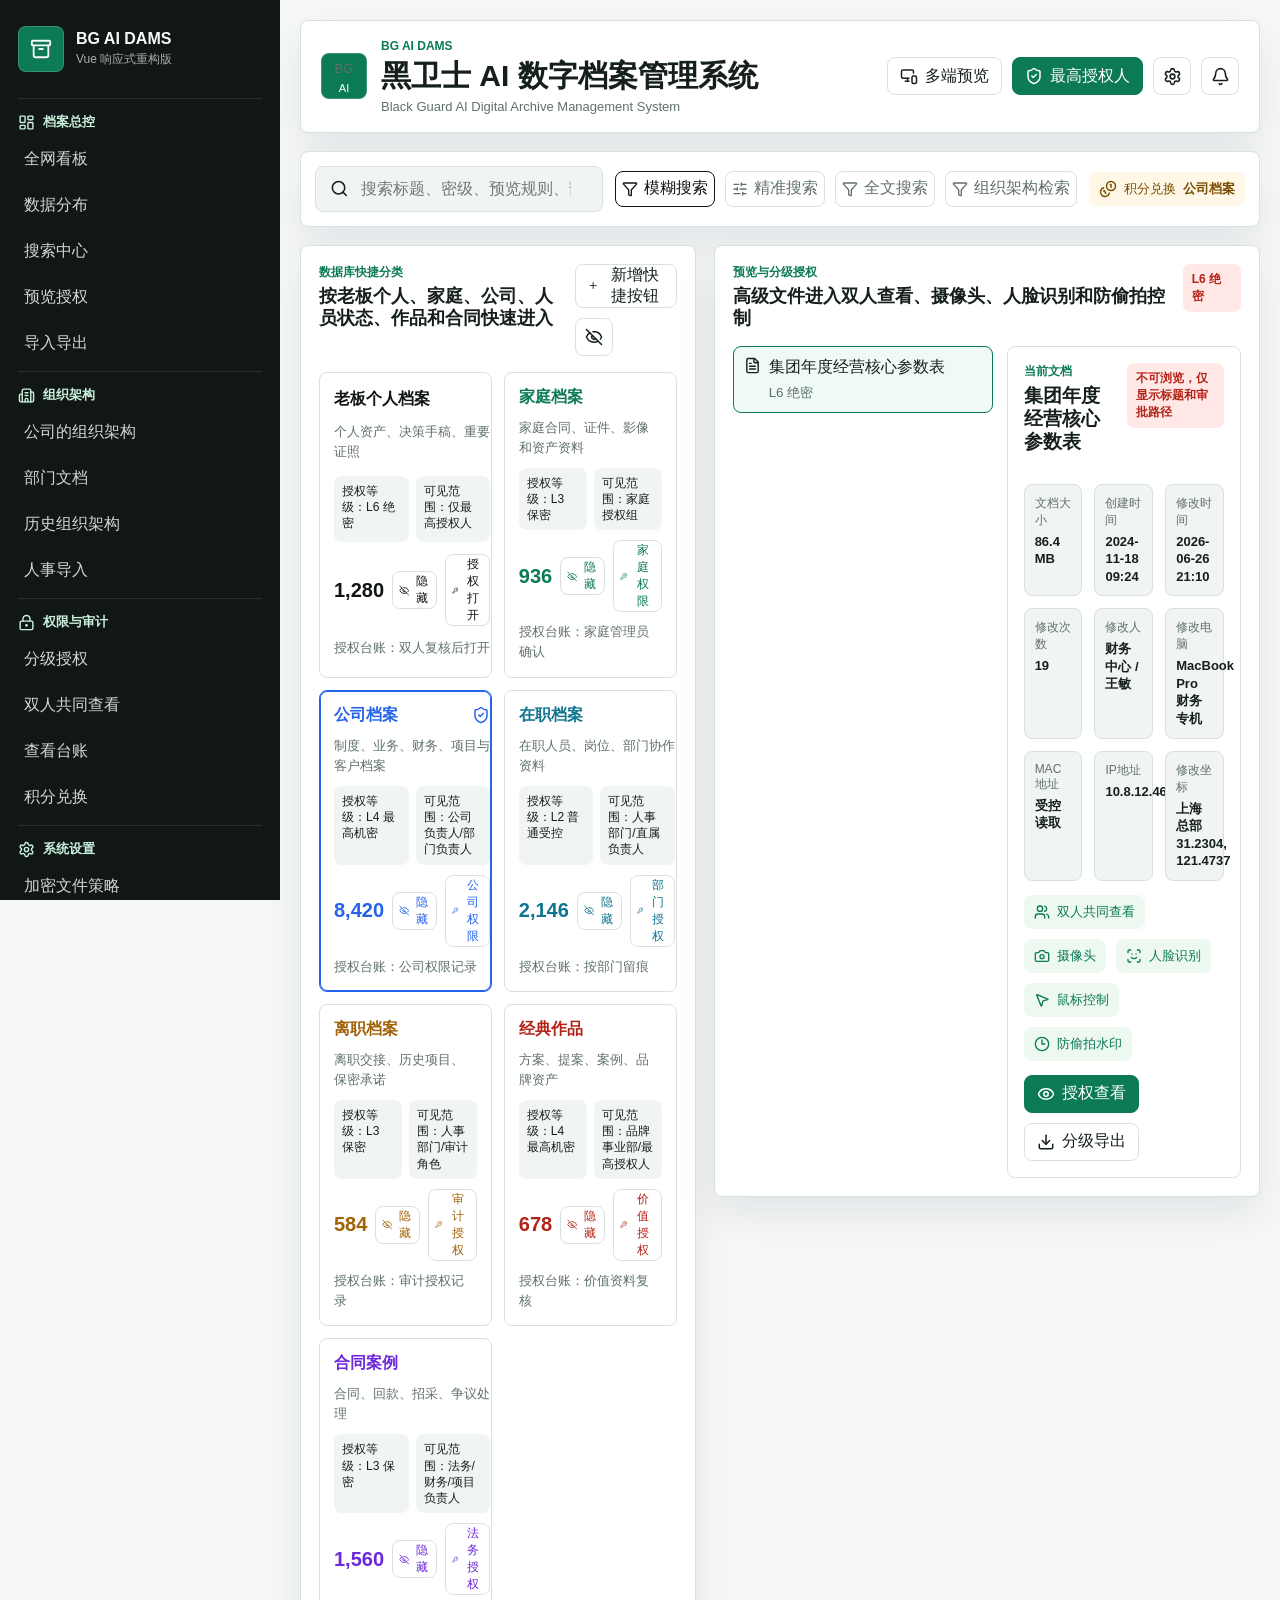
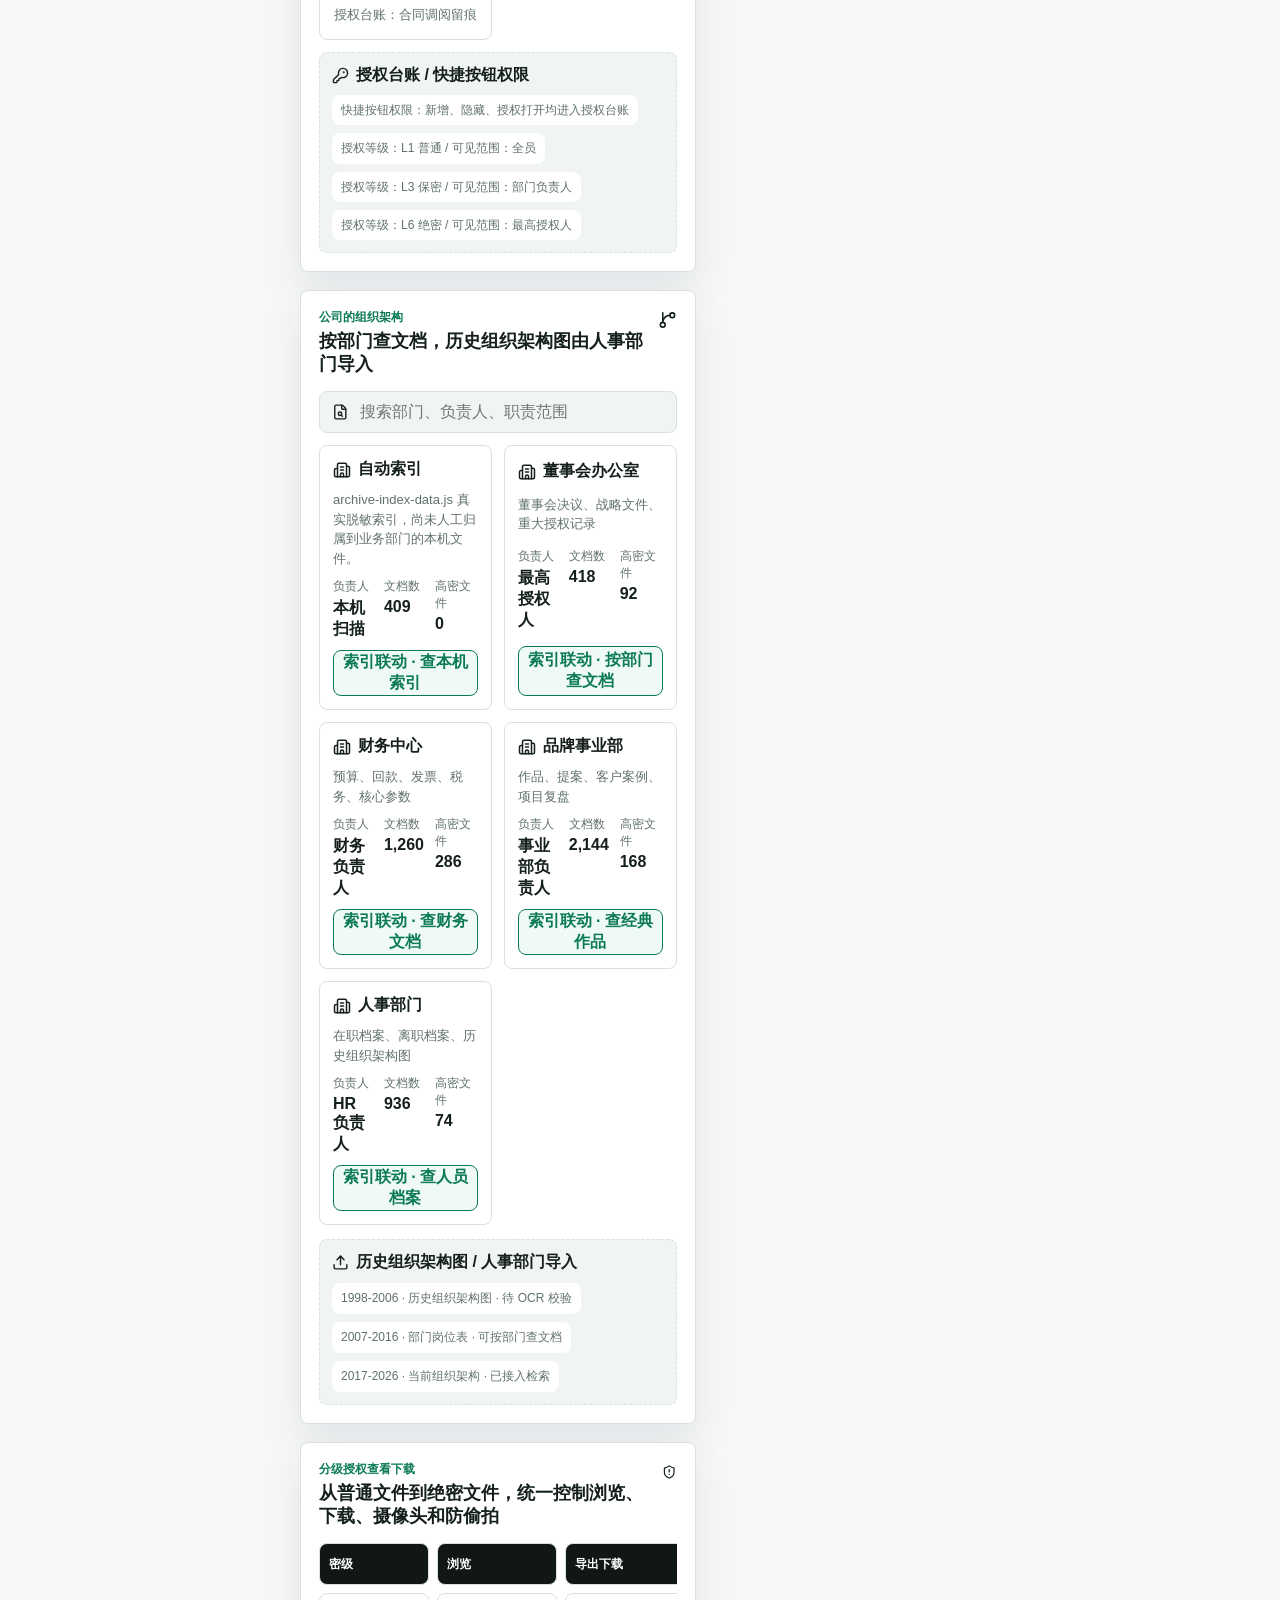
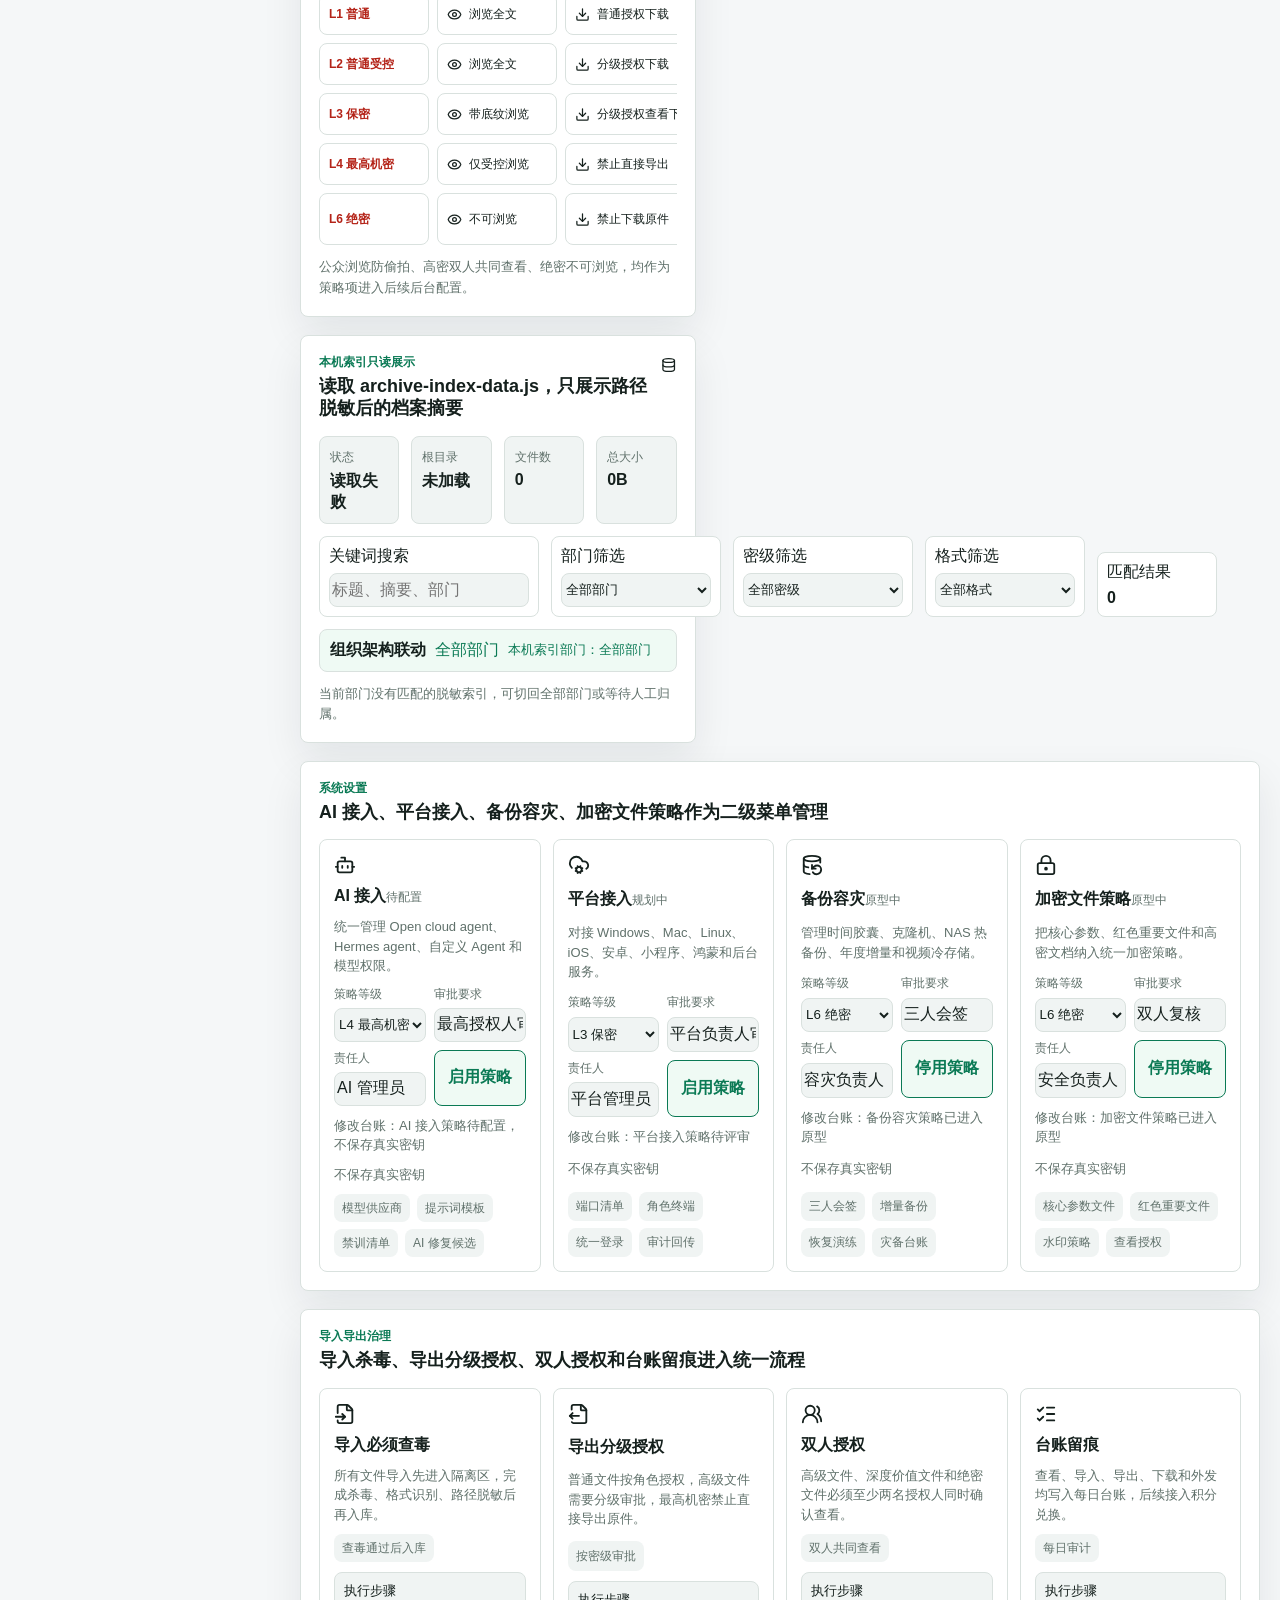
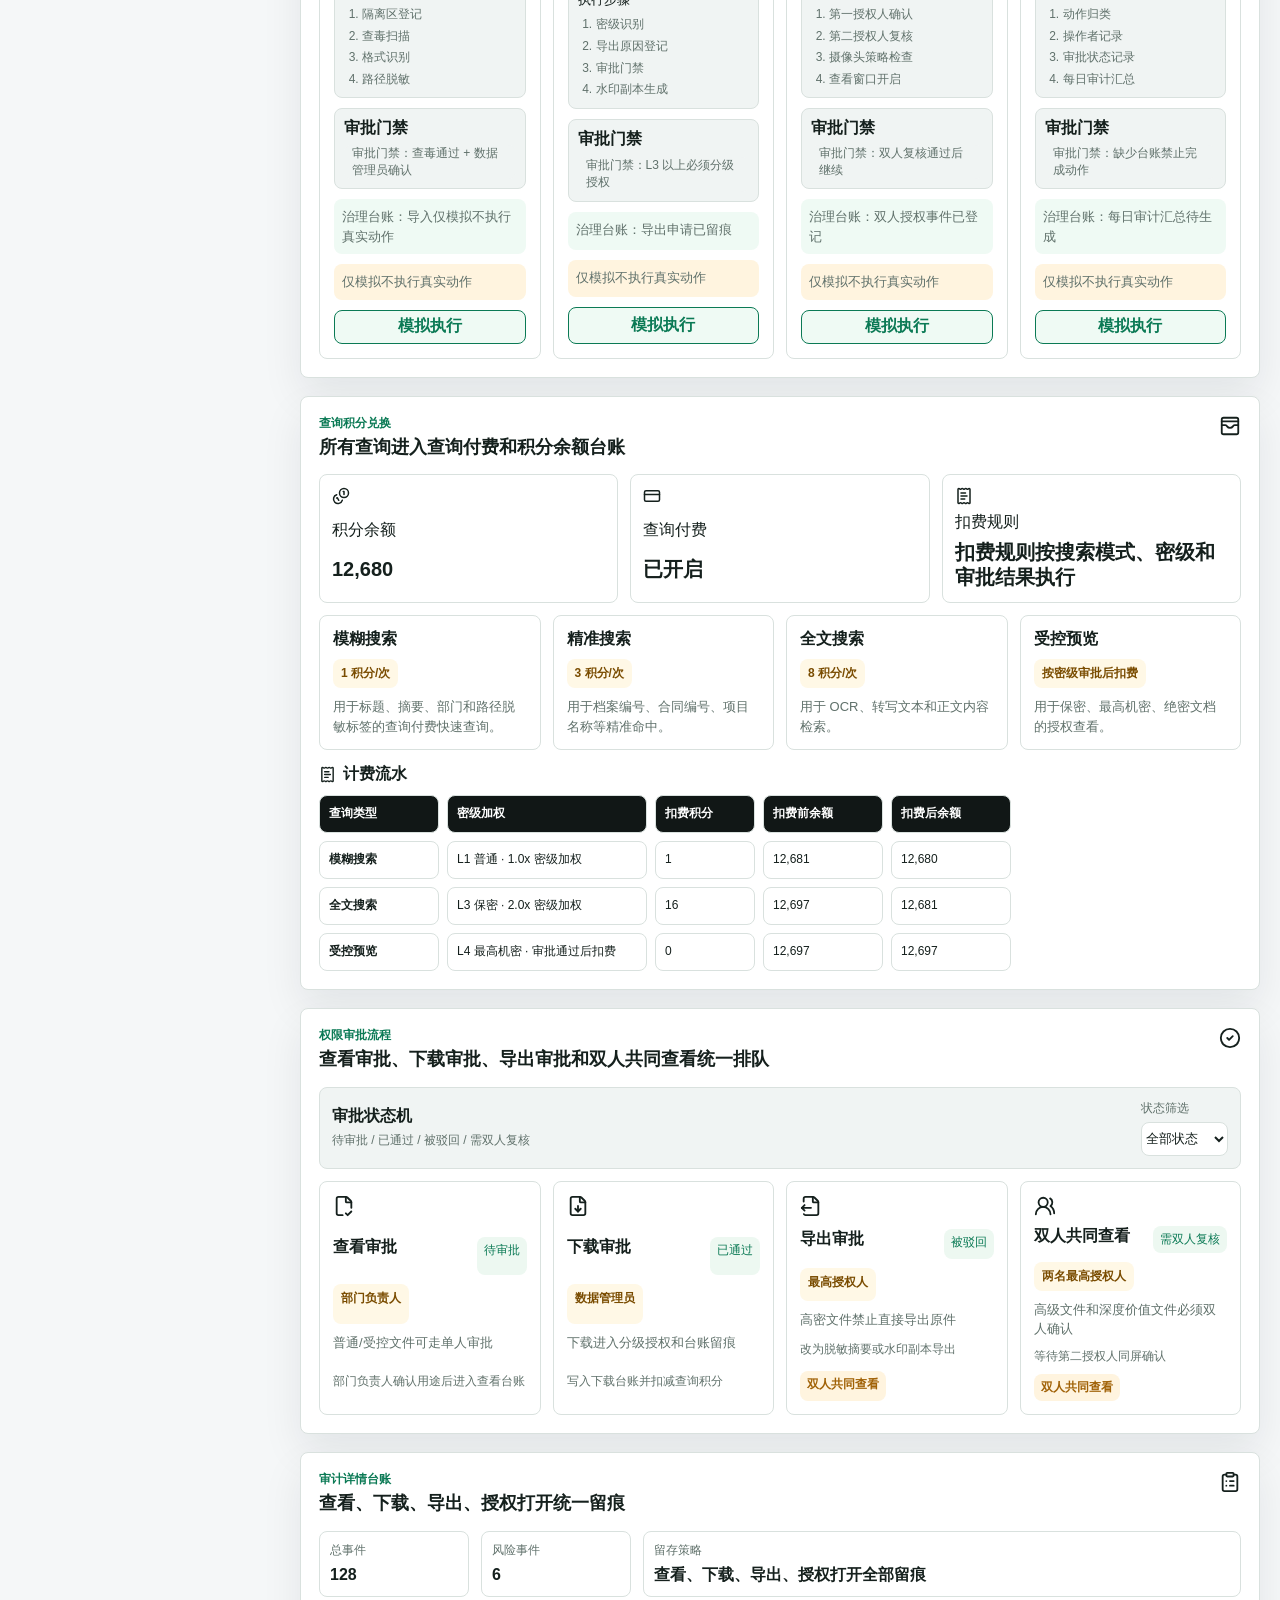
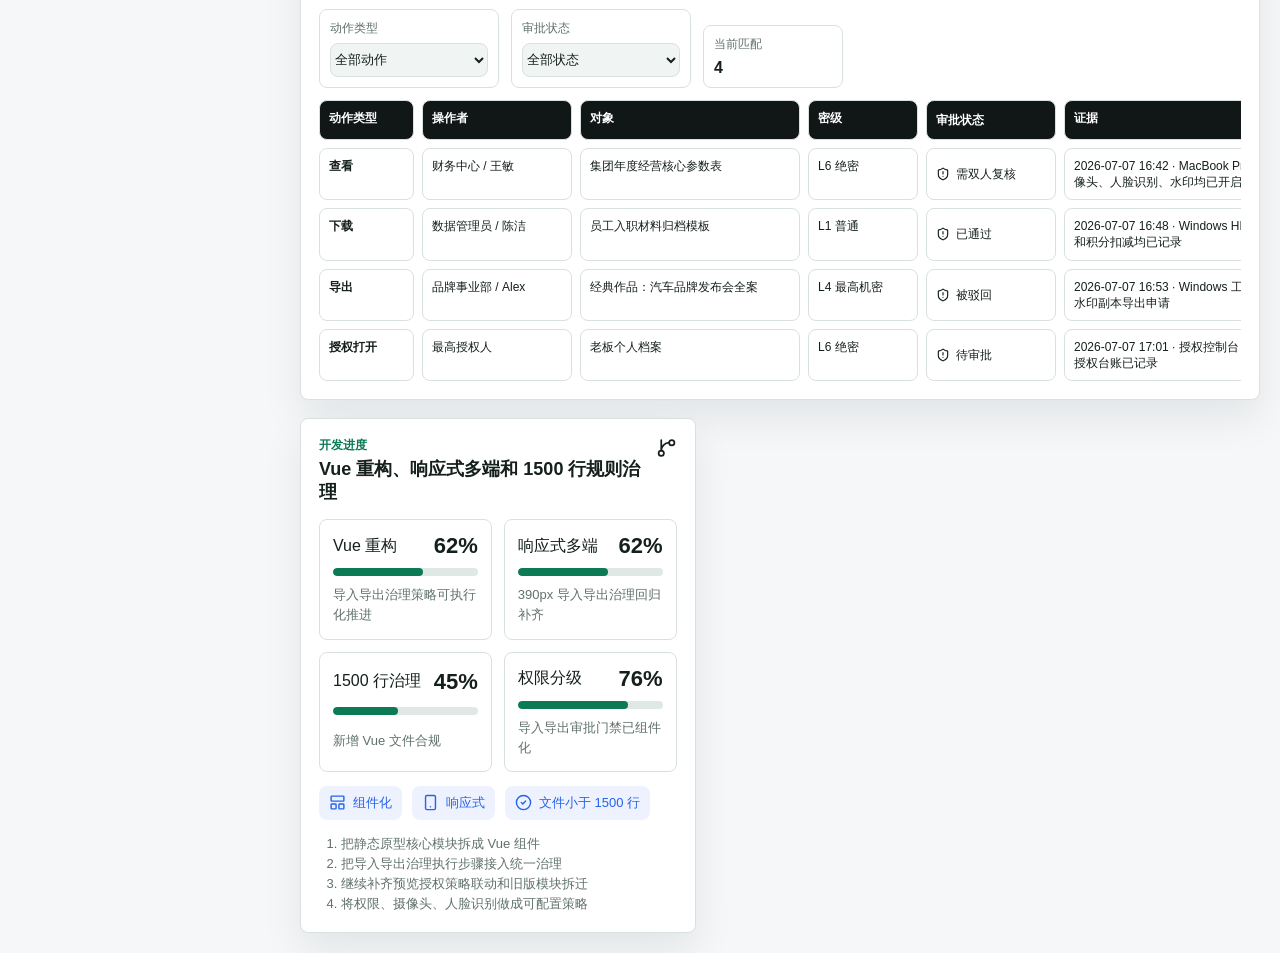
==== commit 96daaa7a: "Add Vue import export governance execution" ====
--- a/界面原型-vue/dist/index.html
+++ b/界面原型-vue/dist/index.html
@@ -5,8 +5,8 @@
     <meta name="viewport" content="width=device-width, initial-scale=1.0" />
     <meta name="description" content="黑卫士 AI 数字档案管理系统 Vue 响应式原型" />
     <title>黑卫士 AI 数字档案管理系统｜Vue 重构版</title>
-    <script type="module" crossorigin src="./assets/index-qzK6UgA_.js"></script>
-    <link rel="stylesheet" crossorigin href="./assets/index-DWti_vXX.css">
+    <script type="module" crossorigin src="./assets/index-BxDuWC7C.js"></script>
+    <link rel="stylesheet" crossorigin href="./assets/index-D9BsinEK.css">
   </head>
   <body>
     <div id="app"></div>
--- a/界面原型-vue/dist/assets/index-D9BsinEK.css
+++ b/界面原型-vue/dist/assets/index-D9BsinEK.css
@@ -0,0 +1 @@
+:root{--lightningcss-light:initial;--lightningcss-dark: ;color-scheme:light;--bg:#f5f7f8;--panel:#fff;--panel-subtle:#f0f4f3;--text:#15201d;--muted:#60716b;--border:#d9e1de;--black:#101414;--green:#0b7a55;--blue:#2563eb;--cyan:#0e7490;--amber:#a16207;--red:#b42318;--violet:#6d28d9;--shadow:0 18px 40px #11182714;--radius:8px;font-family:Inter,PingFang SC,Microsoft YaHei,Arial,sans-serif}*{box-sizing:border-box}html{background:var(--bg);color:var(--text)}body{background:var(--bg);min-width:320px;min-height:100vh;margin:0}button,input{font:inherit}button{cursor:pointer}.vue-app-shell{grid-template-columns:280px minmax(0,1fr);min-height:100vh;display:grid}.sidebar-nav{color:#f6fbf8;background:#111716;flex-direction:column;gap:22px;height:100vh;padding:22px 18px;display:flex;position:sticky;top:0;overflow:auto}.sidebar-brand{align-items:center;gap:12px;min-height:54px;display:flex}.sidebar-brand-mark,.brand-emblem{border-radius:var(--radius);background:#0b7a55;border:1px solid #ffffff2e;place-items:center;width:46px;height:46px;display:grid}.sidebar-brand strong,.sidebar-brand span,.brand-lockup span,.eyebrow{display:block}.sidebar-brand span{color:#f6fbf8a8;margin-top:3px;font-size:12px}.nav-section-list,.nav-section{gap:10px;display:grid}.nav-section{border-top:1px solid #ffffff1a;padding-top:14px}.nav-section h2{color:#c9f1dc;align-items:center;gap:8px;margin:0;font-size:13px;font-weight:700;display:flex}.nav-section button{border-radius:var(--radius);color:#f6fbf8d6;text-align:left;background:0 0;border:0;min-height:36px}.nav-section button:hover{background:#ffffff14}.vue-workspace{align-content:start;gap:18px;padding:20px;display:grid}.app-header,.search-command,.workspace-section{border:1px solid var(--border);border-radius:var(--radius);background:var(--panel);box-shadow:var(--shadow)}.app-header{justify-content:space-between;align-items:center;gap:18px;min-height:92px;padding:18px 20px;display:flex}.brand-lockup{align-items:center;gap:14px;min-width:0;display:flex}.brand-emblem{color:#fff;flex:none}.brand-emblem span,.brand-emblem small{line-height:1}.brand-emblem small{font-size:11px}.brand-lockup h1,.section-heading h2,.document-title-row h3{margin:0;line-height:1.25}.brand-lockup h1{font-size:clamp(20px,3vw,30px)}.brand-lockup span{color:var(--muted);margin-top:4px;font-size:13px}.eyebrow{color:var(--green);margin:0 0 4px;font-size:12px;font-weight:800}.header-actions,.section-tools,.mode-row,.preview-actions,.control-row,.next-step-strip{flex-wrap:wrap;align-items:center;gap:10px;display:flex}.icon-button,.icon-text-button,.primary-action,.secondary-action{border:1px solid var(--border);border-radius:var(--radius);min-height:38px;color:var(--text);background:#fff;justify-content:center;align-items:center;gap:7px;display:inline-flex}.icon-button{width:38px}.icon-text-button,.primary-action,.secondary-action{padding:0 12px}.icon-text-button.strong,.primary-action{border-color:var(--green);background:var(--green);color:#fff}.search-command{grid-template-columns:minmax(260px,1fr) auto auto;align-items:center;gap:12px;padding:14px;display:grid}.search-input-wrap{border:1px solid var(--border);border-radius:var(--radius);background:var(--panel-subtle);align-items:center;gap:10px;min-height:46px;padding:0 14px;display:flex}.search-input-wrap input{width:100%;min-width:0;color:var(--text);background:0 0;border:0;outline:0}.mode-row button{border:1px solid var(--border);border-radius:var(--radius);min-height:36px;color:var(--muted);background:#fff;align-items:center;gap:6px;display:inline-flex}.mode-row button.active{border-color:var(--black);color:var(--black)}.billing-chip,.capability-pill,.control-row span{border-radius:var(--radius);color:#7a4c00;background:#fff8e6;align-items:center;gap:7px;min-height:34px;padding:0 10px;font-size:13px;display:inline-flex}.dashboard-grid{grid-template-columns:minmax(0,1.05fr) minmax(360px,1.45fr);align-items:start;gap:18px;display:grid}.dashboard-grid>*{min-width:0}.workspace-section{min-width:0;padding:18px}.quick-section,.org-section,.policy-section,.local-index-section,.progress-section{grid-column:1}.preview-section{grid-area:span 2/2}.settings-section,.governance-section,.billing-section,.approval-section,.audit-section{grid-column:1/-1}.section-heading,.document-title-row{justify-content:space-between;gap:12px;margin-bottom:16px;display:flex}.section-heading h2{font-size:18px}.quick-grid,.progress-grid,.metadata-grid{gap:12px;display:grid}.quick-grid{grid-template-columns:repeat(2,minmax(0,1fr))}.quick-card,.progress-card,.document-preview-card{border:1px solid var(--border);border-radius:var(--radius);background:#fff}.quick-card{gap:10px;min-height:198px;padding:14px;display:grid}.quick-card.active{border-color:currentColor;box-shadow:inset 0 0 0 1px}.quick-card.muted{opacity:.55}.quick-card-head,.quick-card-foot,.progress-card>div:first-child{justify-content:space-between;align-items:center;gap:8px;display:flex}.quick-card-head span{font-weight:800}.quick-card p,.quick-card small,.progress-card p,.next-step-list,.empty-state{color:var(--muted);margin:0;font-size:13px;line-height:1.55}.quick-card-foot strong{font-size:20px}.quick-permission-grid{grid-template-columns:repeat(2,minmax(0,1fr));gap:7px;display:grid}.quick-permission-grid span{border-radius:var(--radius);background:var(--panel-subtle);min-height:30px;color:var(--text);overflow-wrap:anywhere;padding:7px 8px;font-size:12px;line-height:1.35}.quick-card-foot button{border:1px solid var(--border);border-radius:var(--radius);color:currentColor;background:#fff;align-items:center;gap:4px;min-height:30px;font-size:12px;display:inline-flex}.permission-ledger{border:1px dashed var(--border);border-radius:var(--radius);background:var(--panel-subtle);gap:9px;margin-top:12px;padding:12px;display:grid}.permission-preset-list{flex-wrap:wrap;gap:8px;display:flex}.permission-preset-list span{border-radius:var(--radius);width:fit-content;color:var(--muted);background:#fff;padding:7px 9px;font-size:12px;line-height:1.35}.tone-black{color:var(--black)}.tone-green{color:var(--green)}.tone-blue{color:var(--blue)}.tone-cyan{color:var(--cyan)}.tone-amber{color:var(--amber)}.tone-red{color:var(--red)}.tone-violet{color:var(--violet)}.tone-gray{color:#5f6b66}.preview-layout{grid-template-columns:260px minmax(0,1fr);gap:14px;display:grid}.result-list{align-content:start;gap:8px;display:grid}.result-list button{border:1px solid var(--border);border-radius:var(--radius);min-height:58px;color:var(--text);text-align:left;background:#fff;grid-template-columns:auto minmax(0,1fr);gap:6px 8px;padding:10px;display:grid}.result-list button.active{border-color:var(--green);background:#effaf4}.result-list small{color:var(--muted);grid-column:2}.document-preview-card{gap:14px;padding:16px;display:grid}.preview-mode,.risk-badge{border-radius:var(--radius);align-self:start;padding:7px 9px;font-size:12px;font-weight:800}.risk-badge.critical,.preview-mode.critical{color:var(--red);background:#ffe8e6}.risk-badge.high,.preview-mode.high{color:var(--amber);background:#fff4df}.risk-badge.medium,.preview-mode.medium{color:var(--cyan);background:#eaf6ff}.risk-badge.normal,.preview-mode.normal{color:var(--green);background:#edf8f1}.metadata-grid{grid-template-columns:repeat(3,minmax(0,1fr))}.metadata-grid div{border:1px solid var(--border);border-radius:var(--radius);background:var(--panel-subtle);min-height:64px;padding:10px}.metadata-grid span{color:var(--muted);font-size:12px;display:block}.metadata-grid strong{margin-top:4px;font-size:13px;line-height:1.35;display:block}.control-row span{color:var(--green);background:#edf8f1}.progress-grid{grid-template-columns:repeat(2,minmax(0,1fr))}.org-search{border:1px solid var(--border);border-radius:var(--radius);background:var(--panel-subtle);align-items:center;gap:9px;min-height:42px;margin-bottom:12px;padding:0 12px;display:flex}.org-search input{background:0 0;border:0;outline:0;width:100%;min-width:0}.org-grid{grid-template-columns:repeat(2,minmax(0,1fr));gap:12px;display:grid}.org-card{border:1px solid var(--border);border-radius:var(--radius);background:#fff;gap:10px;padding:13px;display:grid}.org-card-title,.mini-heading,.policy-row span,.policy-row strong{align-items:center;gap:7px;display:inline-flex}.org-card p{color:var(--muted);margin:0;font-size:13px;line-height:1.5}.org-card dl{grid-template-columns:repeat(3,minmax(0,1fr));gap:8px;margin:0;display:grid}.org-card dt{color:var(--muted);font-size:12px}.org-card dd{margin:3px 0 0;font-weight:800}.org-card button{border:1px solid var(--green);border-radius:var(--radius);min-height:34px;color:var(--green);background:#effaf4;font-weight:800}.historical-imports{border:1px dashed var(--border);border-radius:var(--radius);background:var(--panel-subtle);gap:10px;margin-top:14px;padding:12px;display:grid}.import-list{flex-wrap:wrap;gap:8px;display:flex}.import-list span{border-radius:var(--radius);color:var(--muted);background:#fff;padding:7px 9px;font-size:12px}.policy-table{gap:8px;width:100%;min-width:0;max-width:100%;display:grid;overflow-x:auto}.policy-row{grid-template-columns:110px 120px 150px 170px 150px 150px;align-items:stretch;gap:8px;min-width:860px;display:grid}.policy-row>*{border:1px solid var(--border);border-radius:var(--radius);background:#fff;min-height:42px;padding:9px;font-size:12px;line-height:1.35}.policy-head>*{color:#fff;background:#111716;font-weight:800}.policy-row strong{color:var(--red)}.policy-note{color:var(--muted);margin:12px 0 0;font-size:13px;line-height:1.55}.index-summary-grid,.index-filter-row,.settings-grid,.governance-flow,.billing-summary,.billing-rule-grid,.approval-flow,.audit-summary-grid,.audit-filter-row{gap:12px;display:grid}.index-summary-grid{grid-template-columns:repeat(4,minmax(0,1fr))}.index-summary-grid div{border:1px solid var(--border);border-radius:var(--radius);background:var(--panel-subtle);min-height:62px;padding:10px}.index-summary-grid span,.settings-card span,.governance-card span{color:var(--muted);font-size:12px}.index-summary-grid strong{margin-top:5px;display:block}.index-filter-row{grid-template-columns:minmax(220px,1fr) 170px 180px 160px 120px;align-items:end;margin-top:12px}.index-filter-row label,.index-filter-row div{border:1px solid var(--border);border-radius:var(--radius);background:#fff;gap:6px;min-height:64px;padding:9px;display:grid}.index-filter-row input,.index-filter-row select{border:1px solid var(--border);border-radius:var(--radius);background:var(--panel-subtle);width:100%;min-width:0;min-height:34px;color:var(--text)}.local-index-list{gap:10px;margin-top:12px;display:grid}.index-linkage-strip{border:1px solid var(--border);border-radius:var(--radius);background:#effaf4;flex-wrap:wrap;align-items:center;gap:9px;margin-top:12px;padding:10px;display:flex}.index-linkage-strip span,.index-linkage-strip small{color:var(--green)}.local-index-card{border:1px solid var(--border);border-radius:var(--radius);overflow-wrap:anywhere;background:#fff;gap:7px;min-width:0;padding:11px;display:grid}.local-index-card div,.local-index-card span{overflow-wrap:anywhere;align-items:center;gap:7px;min-width:0;display:inline-flex}.local-index-card p{color:var(--muted);overflow-wrap:anywhere;margin:0;font-size:12px;line-height:1.45}.settings-grid{grid-template-columns:repeat(4,minmax(0,1fr))}.settings-card,.governance-card{border:1px solid var(--border);border-radius:var(--radius);background:#fff;gap:10px;padding:14px;display:grid}.settings-card p,.settings-card small,.governance-card p{color:var(--muted);margin:0;font-size:13px;line-height:1.5}.settings-policy-grid{grid-template-columns:repeat(2,minmax(0,1fr));gap:8px;display:grid}.settings-policy-grid label{gap:5px;display:grid}.settings-policy-grid label span{color:var(--muted);font-size:12px}.settings-policy-grid input,.settings-policy-grid select{border:1px solid var(--border);border-radius:var(--radius);background:var(--panel-subtle);width:100%;min-width:0;min-height:34px;color:var(--text)}.settings-policy-grid button{border:1px solid var(--green);border-radius:var(--radius);min-height:34px;color:var(--green);background:#effaf4;font-weight:800}.settings-tags{flex-wrap:wrap;gap:7px;display:flex}.settings-tags span,.governance-card span{border-radius:var(--radius);background:var(--panel-subtle);align-items:center;width:fit-content;min-height:28px;padding:0 8px;display:inline-flex}.governance-step-list,.governance-gate{border:1px solid var(--border);border-radius:var(--radius);background:var(--panel-subtle);gap:6px;padding:9px;display:grid}.governance-step-list small,.governance-gate strong{color:var(--text)}.governance-step-list ol{color:var(--muted);gap:4px;margin:0;padding-left:18px;font-size:12px;line-height:1.45;display:grid}.governance-ledger,.governance-boundary{border-radius:var(--radius);color:var(--green);background:#effaf4;padding:8px}.governance-boundary{color:var(--amber);background:#fff4df}.governance-card button{border:1px solid var(--green);border-radius:var(--radius);min-height:34px;color:var(--green);background:#effaf4;font-weight:800}.governance-flow{grid-template-columns:repeat(4,minmax(0,1fr))}.billing-summary{grid-template-columns:repeat(3,minmax(0,1fr));margin-bottom:12px}.billing-summary div{border:1px solid var(--border);border-radius:var(--radius);background:#fff;gap:7px;padding:12px;display:grid}.billing-summary strong{overflow-wrap:anywhere;font-size:20px;line-height:1.25}.billing-rule-grid,.approval-flow{grid-template-columns:repeat(4,minmax(0,1fr))}.billing-ledger{gap:10px;margin-top:14px;display:grid}.billing-ledger-table{gap:8px;width:100%;min-width:0;max-width:100%;display:grid;overflow-x:auto}.billing-ledger-row{grid-template-columns:120px 200px 100px 120px 120px;gap:8px;min-width:720px;display:grid}.billing-ledger-row>*{border:1px solid var(--border);border-radius:var(--radius);background:#fff;min-height:38px;padding:9px;font-size:12px;line-height:1.35}.billing-ledger-head>*{color:#fff;background:#111716;font-weight:800}.approval-state-toolbar{border:1px solid var(--border);border-radius:var(--radius);background:var(--panel-subtle);flex-wrap:wrap;justify-content:space-between;align-items:center;gap:12px;margin-bottom:12px;padding:12px;display:flex}.approval-state-toolbar>div,.approval-state-toolbar label{gap:5px;display:grid}.approval-state-toolbar span,.approval-card small{color:var(--muted);font-size:12px;line-height:1.45}.approval-state-toolbar select{border:1px solid var(--border);border-radius:var(--radius);min-height:34px;color:var(--text);background:#fff}.billing-rule-card,.approval-card{border:1px solid var(--border);border-radius:var(--radius);background:#fff;gap:9px;padding:13px;display:grid}.billing-rule-card span,.approval-card span{border-radius:var(--radius);color:#7a4c00;background:#fff8e6;width:fit-content;padding:6px 8px;font-size:12px;font-weight:800}.billing-rule-card p,.approval-card p{color:var(--muted);margin:0;font-size:13px;line-height:1.5}.approval-card-head{justify-content:space-between;gap:8px;display:flex}.approval-card-head em,.approval-card b{border-radius:var(--radius);width:fit-content;color:var(--green);background:#edf8f1;padding:5px 7px;font-size:12px;font-style:normal}.approval-card b{color:var(--amber);background:#fff4df}.audit-summary-grid{grid-template-columns:150px 150px minmax(0,1fr);margin-bottom:12px}.audit-summary-grid div,.audit-filter-row label,.audit-filter-row div{border:1px solid var(--border);border-radius:var(--radius);background:#fff;gap:6px;min-height:62px;padding:10px;display:grid}.audit-summary-grid span,.audit-filter-row span{color:var(--muted);font-size:12px}.audit-summary-grid strong,.audit-filter-row strong{overflow-wrap:anywhere}.audit-filter-row{grid-template-columns:180px 180px 140px;align-items:end;margin-bottom:12px}.audit-filter-row select{border:1px solid var(--border);border-radius:var(--radius);background:var(--panel-subtle);min-height:34px;color:var(--text)}.audit-table{gap:8px;width:100%;min-width:0;max-width:100%;display:grid;overflow-x:auto}.audit-row{grid-template-columns:95px 150px 220px 110px 130px 280px;gap:8px;min-width:1020px;display:grid}.audit-row>*{border:1px solid var(--border);border-radius:var(--radius);overflow-wrap:anywhere;background:#fff;min-height:40px;padding:9px;font-size:12px;line-height:1.35}.audit-head>*{color:#fff;background:#111716;font-weight:800}.audit-row span:nth-child(5){align-items:center;gap:6px;display:inline-flex}.progress-card{gap:9px;padding:13px;display:grid}.progress-card strong{font-size:22px}.progress-meter{background:#dfe8e4;border-radius:999px;height:8px;overflow:hidden}.progress-meter span{border-radius:inherit;background:var(--green);height:100%;display:block}.next-step-strip{margin:14px 0}.capability-pill{color:var(--blue);background:#eef2ff}.next-step-list{padding-left:22px}@media (width<=1200px){.dashboard-grid{grid-template-columns:minmax(0,1fr)}.quick-section,.preview-section,.progress-section{grid-area:auto/1}}@media (width<=900px){.vue-app-shell{grid-template-columns:1fr}.sidebar-nav{height:auto;padding:14px;position:static}.nav-section-list{grid-template-columns:repeat(4,minmax(180px,1fr));padding-bottom:4px;overflow-x:auto}.app-header,.search-command{grid-template-columns:1fr}.app-header{flex-direction:column;align-items:stretch}.header-actions,.mode-row{width:100%}.mode-row button,.icon-text-button{flex:150px}.search-command{display:grid}.preview-layout,.index-summary-grid,.index-filter-row,.settings-grid,.governance-flow,.billing-summary,.billing-rule-grid,.approval-flow,.audit-summary-grid,.audit-filter-row,.settings-policy-grid,.metadata-grid{grid-template-columns:1fr}}@media (width<=640px){.vue-workspace{padding:12px}.brand-lockup{align-items:flex-start}.brand-lockup h1{font-size:20px}.quick-grid,.org-grid,.progress-grid{grid-template-columns:1fr}.section-heading,.document-title-row,.quick-card-foot{flex-direction:column;align-items:stretch}.header-actions .icon-button{flex:0 0 42px}}@media (width<=390px){.vue-workspace,.workspace-section,.app-header,.search-command{min-width:0}.brand-lockup,.section-heading,.approval-state-toolbar,.index-linkage-strip,.permission-ledger,.audit-filter-row,.settings-policy-grid,.governance-ledger{overflow-wrap:anywhere}.quick-permission-grid{grid-template-columns:1fr}.mode-row button,.icon-text-button,.quick-card-foot button,.org-card button{flex-basis:100%;min-width:0}.nav-section-list{grid-template-columns:1fr;overflow-x:visible}.billing-ledger-row,.audit-row,.policy-row{min-width:640px}}
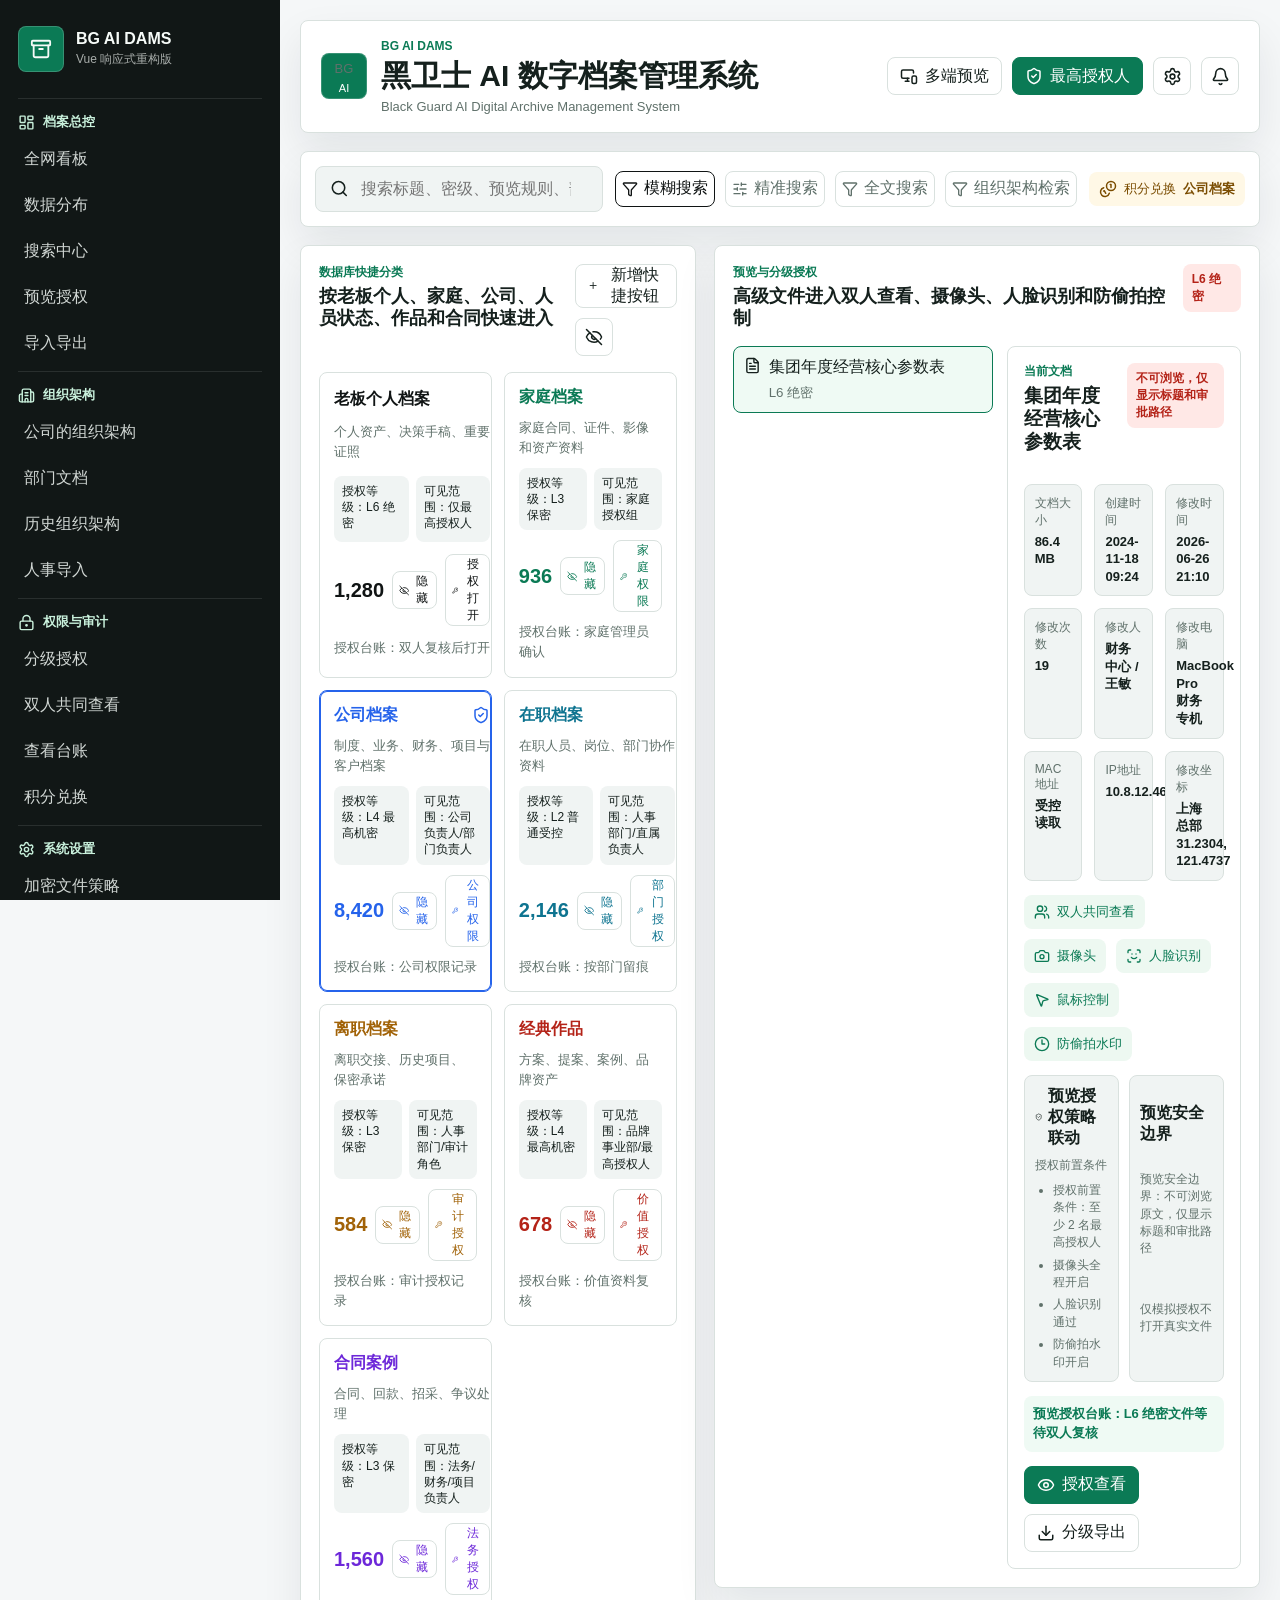
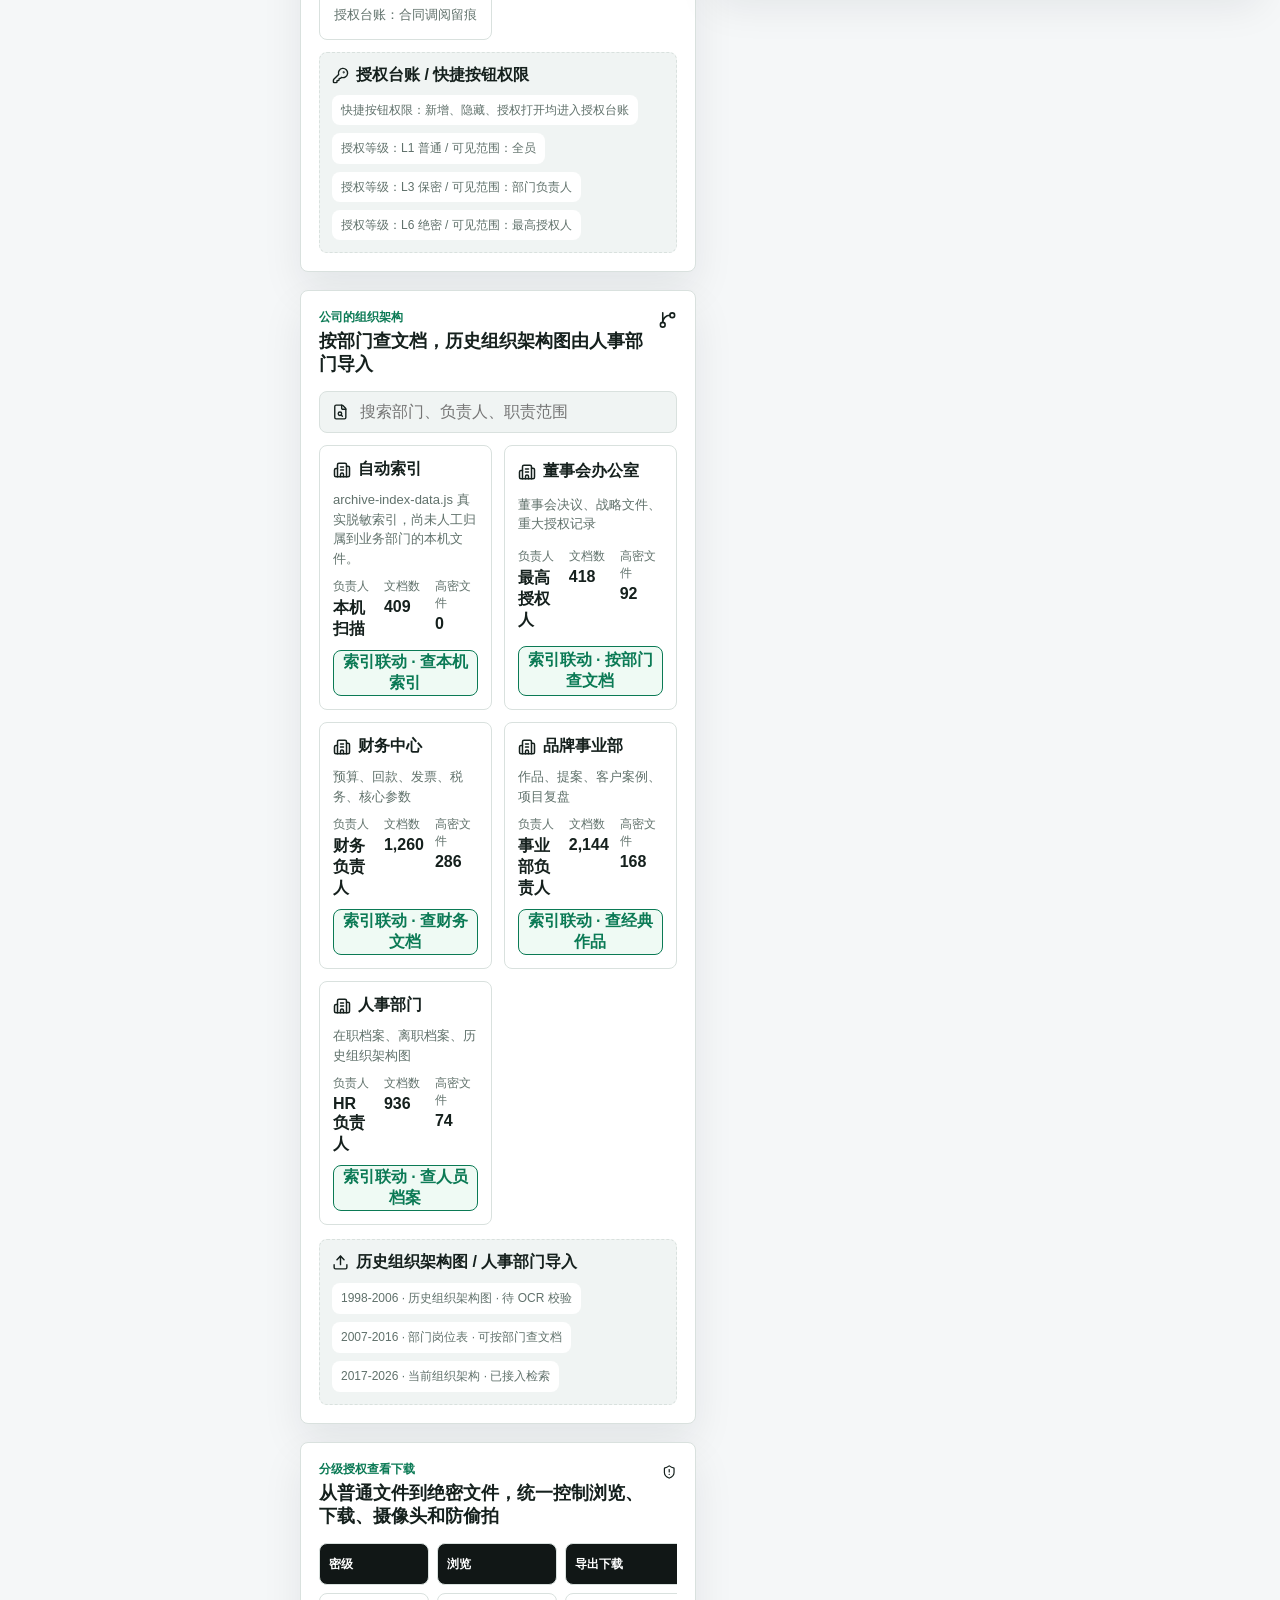
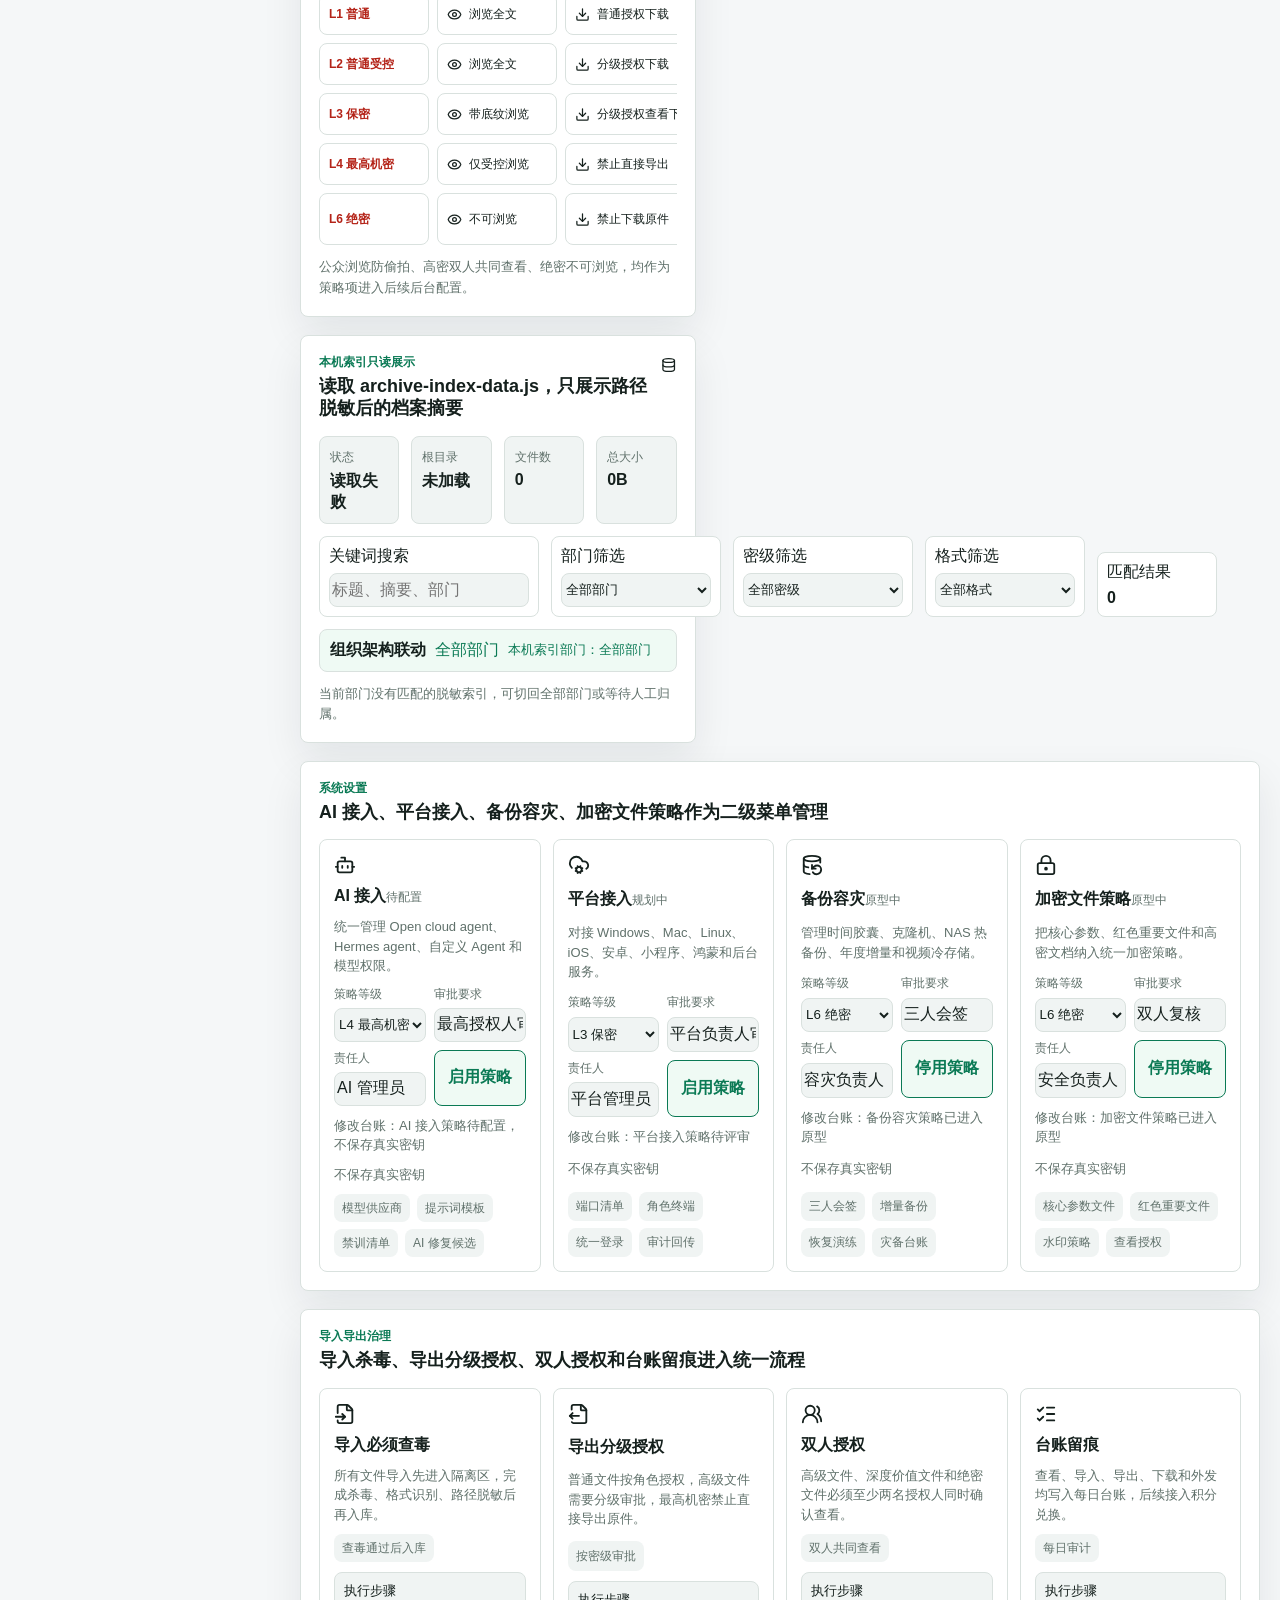
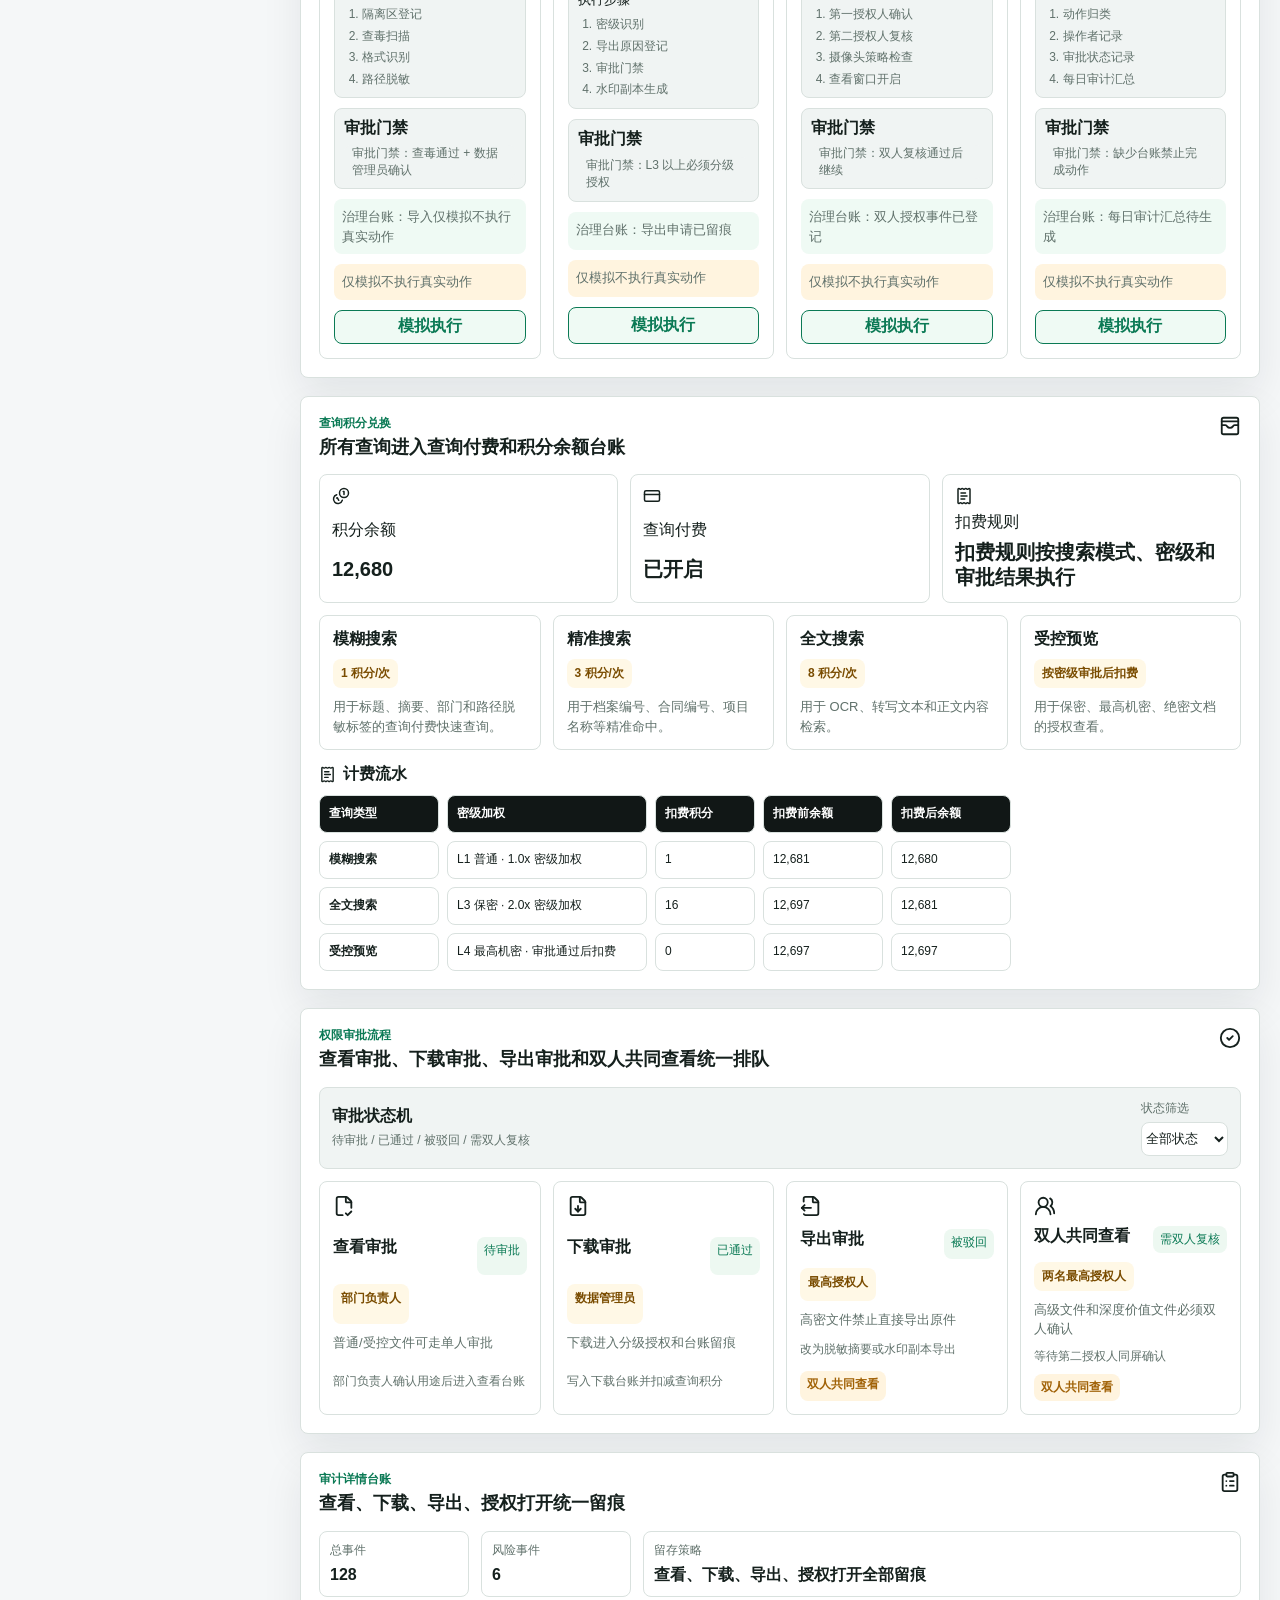
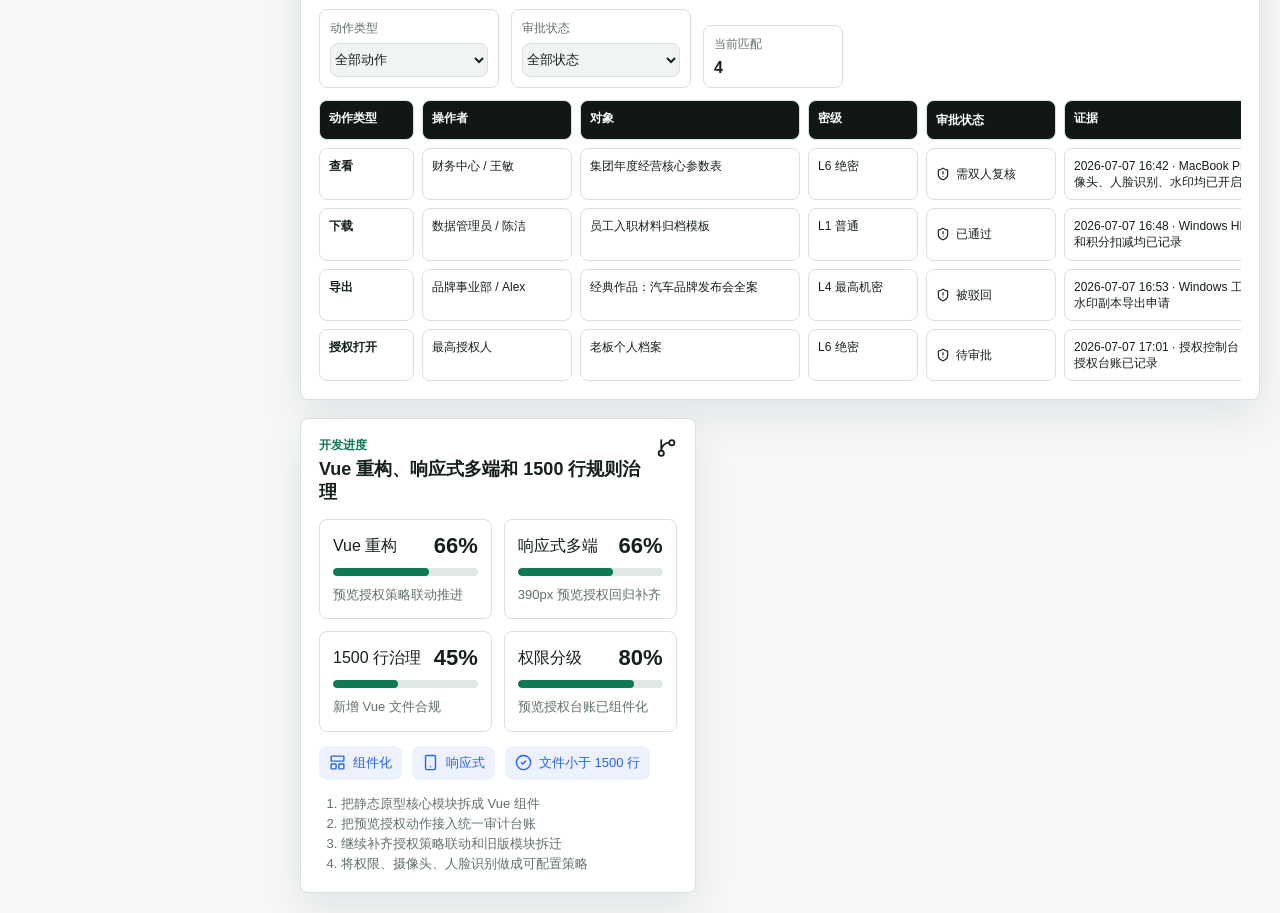
==== commit 9e2b3671: "Add Vue preview authorization policy linkage" ====
--- a/界面原型-vue/dist/index.html
+++ b/界面原型-vue/dist/index.html
@@ -5,8 +5,8 @@
     <meta name="viewport" content="width=device-width, initial-scale=1.0" />
     <meta name="description" content="黑卫士 AI 数字档案管理系统 Vue 响应式原型" />
     <title>黑卫士 AI 数字档案管理系统｜Vue 重构版</title>
-    <script type="module" crossorigin src="./assets/index-BxDuWC7C.js"></script>
-    <link rel="stylesheet" crossorigin href="./assets/index-D9BsinEK.css">
+    <script type="module" crossorigin src="./assets/index-BLdOxM4x.js"></script>
+    <link rel="stylesheet" crossorigin href="./assets/index-BWxE9WyY.css">
   </head>
   <body>
     <div id="app"></div>
--- a/界面原型-vue/dist/assets/index-BWxE9WyY.css
+++ b/界面原型-vue/dist/assets/index-BWxE9WyY.css
@@ -0,0 +1 @@
+:root{--lightningcss-light:initial;--lightningcss-dark: ;color-scheme:light;--bg:#f5f7f8;--panel:#fff;--panel-subtle:#f0f4f3;--text:#15201d;--muted:#60716b;--border:#d9e1de;--black:#101414;--green:#0b7a55;--blue:#2563eb;--cyan:#0e7490;--amber:#a16207;--red:#b42318;--violet:#6d28d9;--shadow:0 18px 40px #11182714;--radius:8px;font-family:Inter,PingFang SC,Microsoft YaHei,Arial,sans-serif}*{box-sizing:border-box}html{background:var(--bg);color:var(--text)}body{background:var(--bg);min-width:320px;min-height:100vh;margin:0}button,input{font:inherit}button{cursor:pointer}.vue-app-shell{grid-template-columns:280px minmax(0,1fr);min-height:100vh;display:grid}.sidebar-nav{color:#f6fbf8;background:#111716;flex-direction:column;gap:22px;height:100vh;padding:22px 18px;display:flex;position:sticky;top:0;overflow:auto}.sidebar-brand{align-items:center;gap:12px;min-height:54px;display:flex}.sidebar-brand-mark,.brand-emblem{border-radius:var(--radius);background:#0b7a55;border:1px solid #ffffff2e;place-items:center;width:46px;height:46px;display:grid}.sidebar-brand strong,.sidebar-brand span,.brand-lockup span,.eyebrow{display:block}.sidebar-brand span{color:#f6fbf8a8;margin-top:3px;font-size:12px}.nav-section-list,.nav-section{gap:10px;display:grid}.nav-section{border-top:1px solid #ffffff1a;padding-top:14px}.nav-section h2{color:#c9f1dc;align-items:center;gap:8px;margin:0;font-size:13px;font-weight:700;display:flex}.nav-section button{border-radius:var(--radius);color:#f6fbf8d6;text-align:left;background:0 0;border:0;min-height:36px}.nav-section button:hover{background:#ffffff14}.vue-workspace{align-content:start;gap:18px;padding:20px;display:grid}.app-header,.search-command,.workspace-section{border:1px solid var(--border);border-radius:var(--radius);background:var(--panel);box-shadow:var(--shadow)}.app-header{justify-content:space-between;align-items:center;gap:18px;min-height:92px;padding:18px 20px;display:flex}.brand-lockup{align-items:center;gap:14px;min-width:0;display:flex}.brand-emblem{color:#fff;flex:none}.brand-emblem span,.brand-emblem small{line-height:1}.brand-emblem small{font-size:11px}.brand-lockup h1,.section-heading h2,.document-title-row h3{margin:0;line-height:1.25}.brand-lockup h1{font-size:clamp(20px,3vw,30px)}.brand-lockup span{color:var(--muted);margin-top:4px;font-size:13px}.eyebrow{color:var(--green);margin:0 0 4px;font-size:12px;font-weight:800}.header-actions,.section-tools,.mode-row,.preview-actions,.control-row,.next-step-strip{flex-wrap:wrap;align-items:center;gap:10px;display:flex}.icon-button,.icon-text-button,.primary-action,.secondary-action{border:1px solid var(--border);border-radius:var(--radius);min-height:38px;color:var(--text);background:#fff;justify-content:center;align-items:center;gap:7px;display:inline-flex}.icon-button{width:38px}.icon-text-button,.primary-action,.secondary-action{padding:0 12px}.icon-text-button.strong,.primary-action{border-color:var(--green);background:var(--green);color:#fff}.search-command{grid-template-columns:minmax(260px,1fr) auto auto;align-items:center;gap:12px;padding:14px;display:grid}.search-input-wrap{border:1px solid var(--border);border-radius:var(--radius);background:var(--panel-subtle);align-items:center;gap:10px;min-height:46px;padding:0 14px;display:flex}.search-input-wrap input{width:100%;min-width:0;color:var(--text);background:0 0;border:0;outline:0}.mode-row button{border:1px solid var(--border);border-radius:var(--radius);min-height:36px;color:var(--muted);background:#fff;align-items:center;gap:6px;display:inline-flex}.mode-row button.active{border-color:var(--black);color:var(--black)}.billing-chip,.capability-pill,.control-row span{border-radius:var(--radius);color:#7a4c00;background:#fff8e6;align-items:center;gap:7px;min-height:34px;padding:0 10px;font-size:13px;display:inline-flex}.dashboard-grid{grid-template-columns:minmax(0,1.05fr) minmax(360px,1.45fr);align-items:start;gap:18px;display:grid}.dashboard-grid>*{min-width:0}.workspace-section{min-width:0;padding:18px}.quick-section,.org-section,.policy-section,.local-index-section,.progress-section{grid-column:1}.preview-section{grid-area:span 2/2}.settings-section,.governance-section,.billing-section,.approval-section,.audit-section{grid-column:1/-1}.section-heading,.document-title-row{justify-content:space-between;gap:12px;margin-bottom:16px;display:flex}.section-heading h2{font-size:18px}.quick-grid,.progress-grid,.metadata-grid{gap:12px;display:grid}.quick-grid{grid-template-columns:repeat(2,minmax(0,1fr))}.quick-card,.progress-card,.document-preview-card{border:1px solid var(--border);border-radius:var(--radius);background:#fff}.quick-card{gap:10px;min-height:198px;padding:14px;display:grid}.quick-card.active{border-color:currentColor;box-shadow:inset 0 0 0 1px}.quick-card.muted{opacity:.55}.quick-card-head,.quick-card-foot,.progress-card>div:first-child{justify-content:space-between;align-items:center;gap:8px;display:flex}.quick-card-head span{font-weight:800}.quick-card p,.quick-card small,.progress-card p,.next-step-list,.empty-state{color:var(--muted);margin:0;font-size:13px;line-height:1.55}.quick-card-foot strong{font-size:20px}.quick-permission-grid{grid-template-columns:repeat(2,minmax(0,1fr));gap:7px;display:grid}.quick-permission-grid span{border-radius:var(--radius);background:var(--panel-subtle);min-height:30px;color:var(--text);overflow-wrap:anywhere;padding:7px 8px;font-size:12px;line-height:1.35}.quick-card-foot button{border:1px solid var(--border);border-radius:var(--radius);color:currentColor;background:#fff;align-items:center;gap:4px;min-height:30px;font-size:12px;display:inline-flex}.permission-ledger{border:1px dashed var(--border);border-radius:var(--radius);background:var(--panel-subtle);gap:9px;margin-top:12px;padding:12px;display:grid}.permission-preset-list{flex-wrap:wrap;gap:8px;display:flex}.permission-preset-list span{border-radius:var(--radius);width:fit-content;color:var(--muted);background:#fff;padding:7px 9px;font-size:12px;line-height:1.35}.tone-black{color:var(--black)}.tone-green{color:var(--green)}.tone-blue{color:var(--blue)}.tone-cyan{color:var(--cyan)}.tone-amber{color:var(--amber)}.tone-red{color:var(--red)}.tone-violet{color:var(--violet)}.tone-gray{color:#5f6b66}.preview-layout{grid-template-columns:260px minmax(0,1fr);gap:14px;display:grid}.result-list{align-content:start;gap:8px;display:grid}.result-list button{border:1px solid var(--border);border-radius:var(--radius);min-height:58px;color:var(--text);text-align:left;background:#fff;grid-template-columns:auto minmax(0,1fr);gap:6px 8px;padding:10px;display:grid}.result-list button.active{border-color:var(--green);background:#effaf4}.result-list small{color:var(--muted);grid-column:2}.document-preview-card{gap:14px;padding:16px;display:grid}.preview-mode,.risk-badge{border-radius:var(--radius);align-self:start;padding:7px 9px;font-size:12px;font-weight:800}.risk-badge.critical,.preview-mode.critical{color:var(--red);background:#ffe8e6}.risk-badge.high,.preview-mode.high{color:var(--amber);background:#fff4df}.risk-badge.medium,.preview-mode.medium{color:var(--cyan);background:#eaf6ff}.risk-badge.normal,.preview-mode.normal{color:var(--green);background:#edf8f1}.metadata-grid{grid-template-columns:repeat(3,minmax(0,1fr))}.metadata-grid div{border:1px solid var(--border);border-radius:var(--radius);background:var(--panel-subtle);min-height:64px;padding:10px}.metadata-grid span{color:var(--muted);font-size:12px;display:block}.metadata-grid strong{margin-top:4px;font-size:13px;line-height:1.35;display:block}.control-row span{color:var(--green);background:#edf8f1}.preview-policy-grid{grid-template-columns:repeat(2,minmax(0,1fr));gap:10px;display:grid}.preview-policy-panel{border:1px solid var(--border);border-radius:var(--radius);background:var(--panel-subtle);gap:8px;padding:10px;display:grid}.preview-policy-panel strong{color:var(--text);align-items:center;gap:6px;display:inline-flex}.preview-policy-panel ul{color:var(--muted);gap:5px;margin:0;padding-left:18px;font-size:12px;line-height:1.45;display:grid}.preview-policy-panel p,.preview-policy-panel small{color:var(--muted);margin:0;font-size:12px;line-height:1.45}.preview-audit-ledger{border-radius:var(--radius);color:var(--green);background:#effaf4;margin:0;padding:9px;font-size:13px;font-weight:800;line-height:1.45}.progress-grid{grid-template-columns:repeat(2,minmax(0,1fr))}.org-search{border:1px solid var(--border);border-radius:var(--radius);background:var(--panel-subtle);align-items:center;gap:9px;min-height:42px;margin-bottom:12px;padding:0 12px;display:flex}.org-search input{background:0 0;border:0;outline:0;width:100%;min-width:0}.org-grid{grid-template-columns:repeat(2,minmax(0,1fr));gap:12px;display:grid}.org-card{border:1px solid var(--border);border-radius:var(--radius);background:#fff;gap:10px;padding:13px;display:grid}.org-card-title,.mini-heading,.policy-row span,.policy-row strong{align-items:center;gap:7px;display:inline-flex}.org-card p{color:var(--muted);margin:0;font-size:13px;line-height:1.5}.org-card dl{grid-template-columns:repeat(3,minmax(0,1fr));gap:8px;margin:0;display:grid}.org-card dt{color:var(--muted);font-size:12px}.org-card dd{margin:3px 0 0;font-weight:800}.org-card button{border:1px solid var(--green);border-radius:var(--radius);min-height:34px;color:var(--green);background:#effaf4;font-weight:800}.historical-imports{border:1px dashed var(--border);border-radius:var(--radius);background:var(--panel-subtle);gap:10px;margin-top:14px;padding:12px;display:grid}.import-list{flex-wrap:wrap;gap:8px;display:flex}.import-list span{border-radius:var(--radius);color:var(--muted);background:#fff;padding:7px 9px;font-size:12px}.policy-table{gap:8px;width:100%;min-width:0;max-width:100%;display:grid;overflow-x:auto}.policy-row{grid-template-columns:110px 120px 150px 170px 150px 150px;align-items:stretch;gap:8px;min-width:860px;display:grid}.policy-row>*{border:1px solid var(--border);border-radius:var(--radius);background:#fff;min-height:42px;padding:9px;font-size:12px;line-height:1.35}.policy-head>*{color:#fff;background:#111716;font-weight:800}.policy-row strong{color:var(--red)}.policy-note{color:var(--muted);margin:12px 0 0;font-size:13px;line-height:1.55}.index-summary-grid,.index-filter-row,.settings-grid,.governance-flow,.billing-summary,.billing-rule-grid,.approval-flow,.audit-summary-grid,.audit-filter-row{gap:12px;display:grid}.index-summary-grid{grid-template-columns:repeat(4,minmax(0,1fr))}.index-summary-grid div{border:1px solid var(--border);border-radius:var(--radius);background:var(--panel-subtle);min-height:62px;padding:10px}.index-summary-grid span,.settings-card span,.governance-card span{color:var(--muted);font-size:12px}.index-summary-grid strong{margin-top:5px;display:block}.index-filter-row{grid-template-columns:minmax(220px,1fr) 170px 180px 160px 120px;align-items:end;margin-top:12px}.index-filter-row label,.index-filter-row div{border:1px solid var(--border);border-radius:var(--radius);background:#fff;gap:6px;min-height:64px;padding:9px;display:grid}.index-filter-row input,.index-filter-row select{border:1px solid var(--border);border-radius:var(--radius);background:var(--panel-subtle);width:100%;min-width:0;min-height:34px;color:var(--text)}.local-index-list{gap:10px;margin-top:12px;display:grid}.index-linkage-strip{border:1px solid var(--border);border-radius:var(--radius);background:#effaf4;flex-wrap:wrap;align-items:center;gap:9px;margin-top:12px;padding:10px;display:flex}.index-linkage-strip span,.index-linkage-strip small{color:var(--green)}.local-index-card{border:1px solid var(--border);border-radius:var(--radius);overflow-wrap:anywhere;background:#fff;gap:7px;min-width:0;padding:11px;display:grid}.local-index-card div,.local-index-card span{overflow-wrap:anywhere;align-items:center;gap:7px;min-width:0;display:inline-flex}.local-index-card p{color:var(--muted);overflow-wrap:anywhere;margin:0;font-size:12px;line-height:1.45}.settings-grid{grid-template-columns:repeat(4,minmax(0,1fr))}.settings-card,.governance-card{border:1px solid var(--border);border-radius:var(--radius);background:#fff;gap:10px;padding:14px;display:grid}.settings-card p,.settings-card small,.governance-card p{color:var(--muted);margin:0;font-size:13px;line-height:1.5}.settings-policy-grid{grid-template-columns:repeat(2,minmax(0,1fr));gap:8px;display:grid}.settings-policy-grid label{gap:5px;display:grid}.settings-policy-grid label span{color:var(--muted);font-size:12px}.settings-policy-grid input,.settings-policy-grid select{border:1px solid var(--border);border-radius:var(--radius);background:var(--panel-subtle);width:100%;min-width:0;min-height:34px;color:var(--text)}.settings-policy-grid button{border:1px solid var(--green);border-radius:var(--radius);min-height:34px;color:var(--green);background:#effaf4;font-weight:800}.settings-tags{flex-wrap:wrap;gap:7px;display:flex}.settings-tags span,.governance-card span{border-radius:var(--radius);background:var(--panel-subtle);align-items:center;width:fit-content;min-height:28px;padding:0 8px;display:inline-flex}.governance-step-list,.governance-gate{border:1px solid var(--border);border-radius:var(--radius);background:var(--panel-subtle);gap:6px;padding:9px;display:grid}.governance-step-list small,.governance-gate strong{color:var(--text)}.governance-step-list ol{color:var(--muted);gap:4px;margin:0;padding-left:18px;font-size:12px;line-height:1.45;display:grid}.governance-ledger,.governance-boundary{border-radius:var(--radius);color:var(--green);background:#effaf4;padding:8px}.governance-boundary{color:var(--amber);background:#fff4df}.governance-card button{border:1px solid var(--green);border-radius:var(--radius);min-height:34px;color:var(--green);background:#effaf4;font-weight:800}.governance-flow{grid-template-columns:repeat(4,minmax(0,1fr))}.billing-summary{grid-template-columns:repeat(3,minmax(0,1fr));margin-bottom:12px}.billing-summary div{border:1px solid var(--border);border-radius:var(--radius);background:#fff;gap:7px;padding:12px;display:grid}.billing-summary strong{overflow-wrap:anywhere;font-size:20px;line-height:1.25}.billing-rule-grid,.approval-flow{grid-template-columns:repeat(4,minmax(0,1fr))}.billing-ledger{gap:10px;margin-top:14px;display:grid}.billing-ledger-table{gap:8px;width:100%;min-width:0;max-width:100%;display:grid;overflow-x:auto}.billing-ledger-row{grid-template-columns:120px 200px 100px 120px 120px;gap:8px;min-width:720px;display:grid}.billing-ledger-row>*{border:1px solid var(--border);border-radius:var(--radius);background:#fff;min-height:38px;padding:9px;font-size:12px;line-height:1.35}.billing-ledger-head>*{color:#fff;background:#111716;font-weight:800}.approval-state-toolbar{border:1px solid var(--border);border-radius:var(--radius);background:var(--panel-subtle);flex-wrap:wrap;justify-content:space-between;align-items:center;gap:12px;margin-bottom:12px;padding:12px;display:flex}.approval-state-toolbar>div,.approval-state-toolbar label{gap:5px;display:grid}.approval-state-toolbar span,.approval-card small{color:var(--muted);font-size:12px;line-height:1.45}.approval-state-toolbar select{border:1px solid var(--border);border-radius:var(--radius);min-height:34px;color:var(--text);background:#fff}.billing-rule-card,.approval-card{border:1px solid var(--border);border-radius:var(--radius);background:#fff;gap:9px;padding:13px;display:grid}.billing-rule-card span,.approval-card span{border-radius:var(--radius);color:#7a4c00;background:#fff8e6;width:fit-content;padding:6px 8px;font-size:12px;font-weight:800}.billing-rule-card p,.approval-card p{color:var(--muted);margin:0;font-size:13px;line-height:1.5}.approval-card-head{justify-content:space-between;gap:8px;display:flex}.approval-card-head em,.approval-card b{border-radius:var(--radius);width:fit-content;color:var(--green);background:#edf8f1;padding:5px 7px;font-size:12px;font-style:normal}.approval-card b{color:var(--amber);background:#fff4df}.audit-summary-grid{grid-template-columns:150px 150px minmax(0,1fr);margin-bottom:12px}.audit-summary-grid div,.audit-filter-row label,.audit-filter-row div{border:1px solid var(--border);border-radius:var(--radius);background:#fff;gap:6px;min-height:62px;padding:10px;display:grid}.audit-summary-grid span,.audit-filter-row span{color:var(--muted);font-size:12px}.audit-summary-grid strong,.audit-filter-row strong{overflow-wrap:anywhere}.audit-filter-row{grid-template-columns:180px 180px 140px;align-items:end;margin-bottom:12px}.audit-filter-row select{border:1px solid var(--border);border-radius:var(--radius);background:var(--panel-subtle);min-height:34px;color:var(--text)}.audit-table{gap:8px;width:100%;min-width:0;max-width:100%;display:grid;overflow-x:auto}.audit-row{grid-template-columns:95px 150px 220px 110px 130px 280px;gap:8px;min-width:1020px;display:grid}.audit-row>*{border:1px solid var(--border);border-radius:var(--radius);overflow-wrap:anywhere;background:#fff;min-height:40px;padding:9px;font-size:12px;line-height:1.35}.audit-head>*{color:#fff;background:#111716;font-weight:800}.audit-row span:nth-child(5){align-items:center;gap:6px;display:inline-flex}.progress-card{gap:9px;padding:13px;display:grid}.progress-card strong{font-size:22px}.progress-meter{background:#dfe8e4;border-radius:999px;height:8px;overflow:hidden}.progress-meter span{border-radius:inherit;background:var(--green);height:100%;display:block}.next-step-strip{margin:14px 0}.capability-pill{color:var(--blue);background:#eef2ff}.next-step-list{padding-left:22px}@media (width<=1200px){.dashboard-grid{grid-template-columns:minmax(0,1fr)}.quick-section,.preview-section,.progress-section{grid-area:auto/1}}@media (width<=900px){.vue-app-shell{grid-template-columns:1fr}.sidebar-nav{height:auto;padding:14px;position:static}.nav-section-list{grid-template-columns:repeat(4,minmax(180px,1fr));padding-bottom:4px;overflow-x:auto}.app-header,.search-command{grid-template-columns:1fr}.app-header{flex-direction:column;align-items:stretch}.header-actions,.mode-row{width:100%}.mode-row button,.icon-text-button{flex:150px}.search-command{display:grid}.preview-layout,.index-summary-grid,.index-filter-row,.settings-grid,.governance-flow,.billing-summary,.billing-rule-grid,.approval-flow,.audit-summary-grid,.audit-filter-row,.settings-policy-grid,.preview-policy-grid,.metadata-grid{grid-template-columns:1fr}}@media (width<=640px){.vue-workspace{padding:12px}.brand-lockup{align-items:flex-start}.brand-lockup h1{font-size:20px}.quick-grid,.org-grid,.progress-grid{grid-template-columns:1fr}.section-heading,.document-title-row,.quick-card-foot{flex-direction:column;align-items:stretch}.header-actions .icon-button{flex:0 0 42px}}@media (width<=390px){.vue-workspace,.workspace-section,.app-header,.search-command{min-width:0}.brand-lockup,.section-heading,.approval-state-toolbar,.index-linkage-strip,.permission-ledger,.audit-filter-row,.settings-policy-grid,.governance-ledger,.preview-policy-grid,.preview-audit-ledger{overflow-wrap:anywhere}.quick-permission-grid{grid-template-columns:1fr}.mode-row button,.icon-text-button,.quick-card-foot button,.org-card button{flex-basis:100%;min-width:0}.nav-section-list{grid-template-columns:1fr;overflow-x:visible}.billing-ledger-row,.audit-row,.policy-row{min-width:640px}}
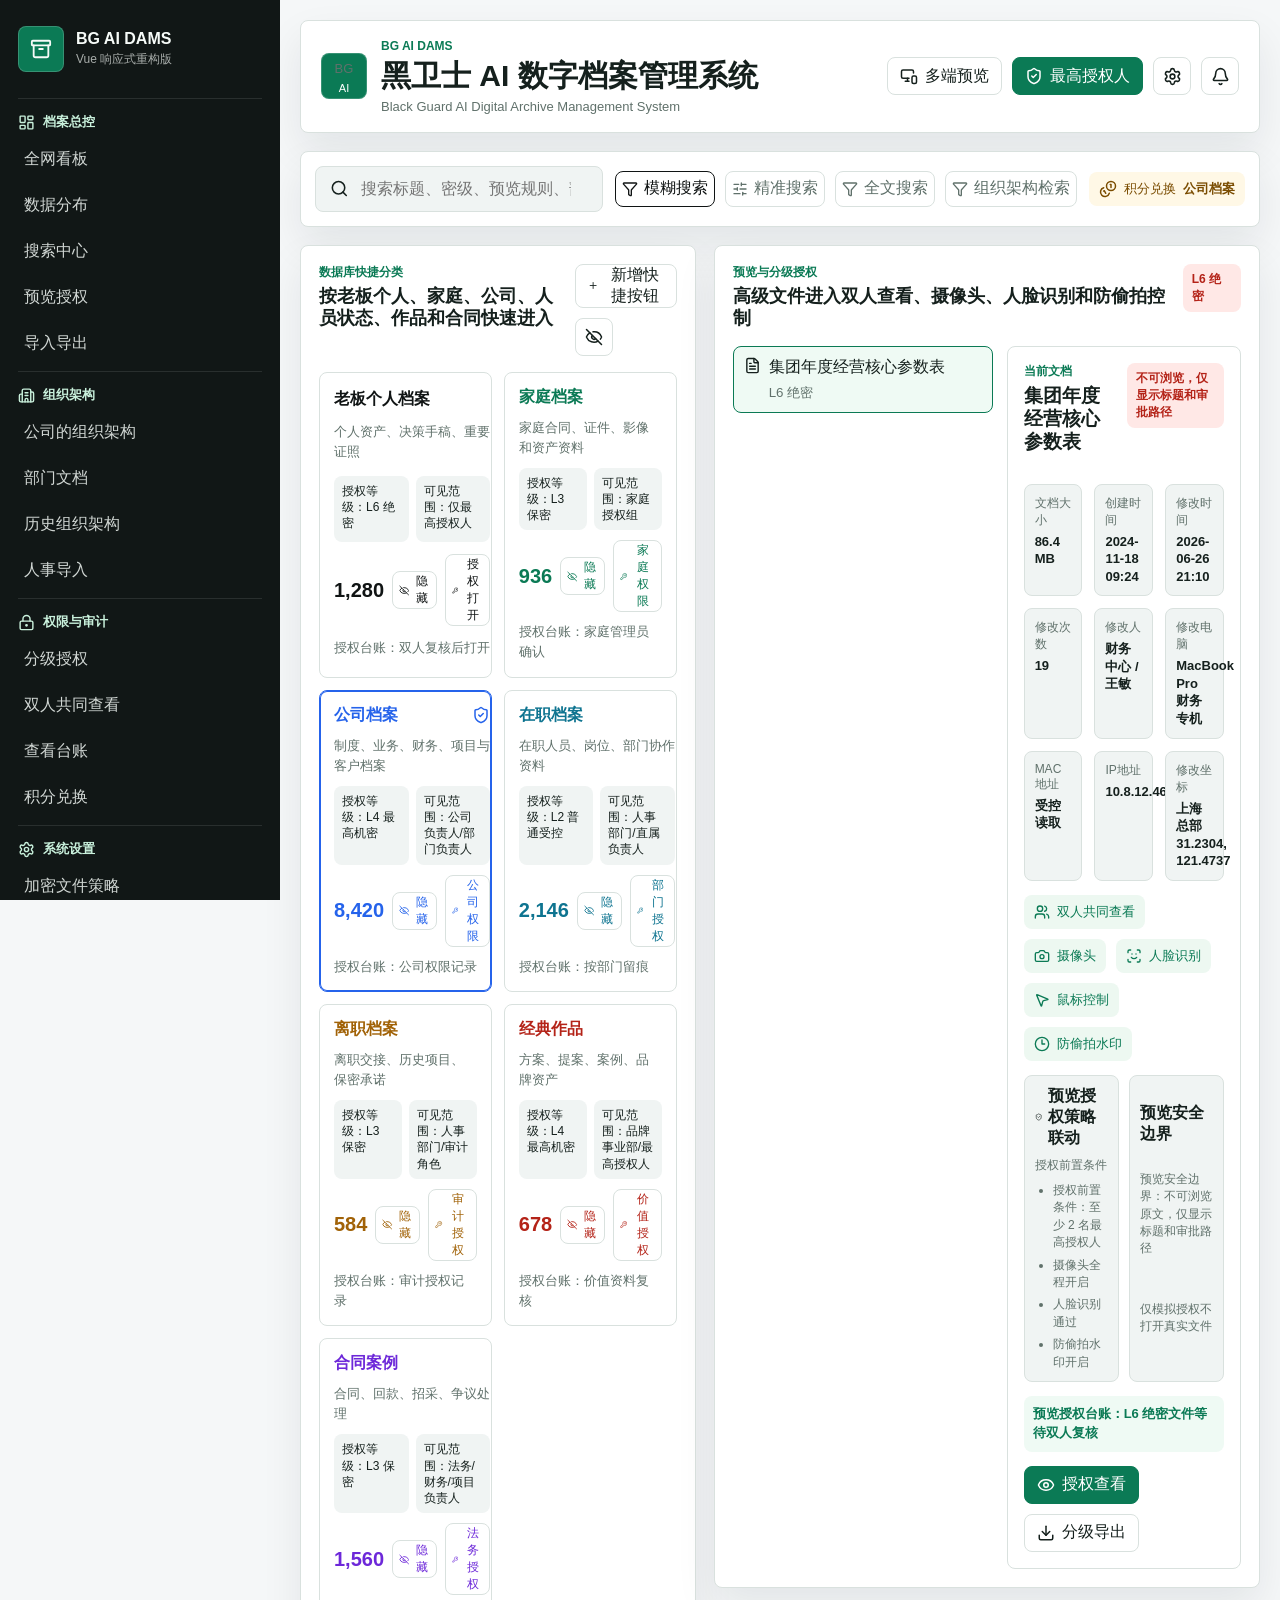
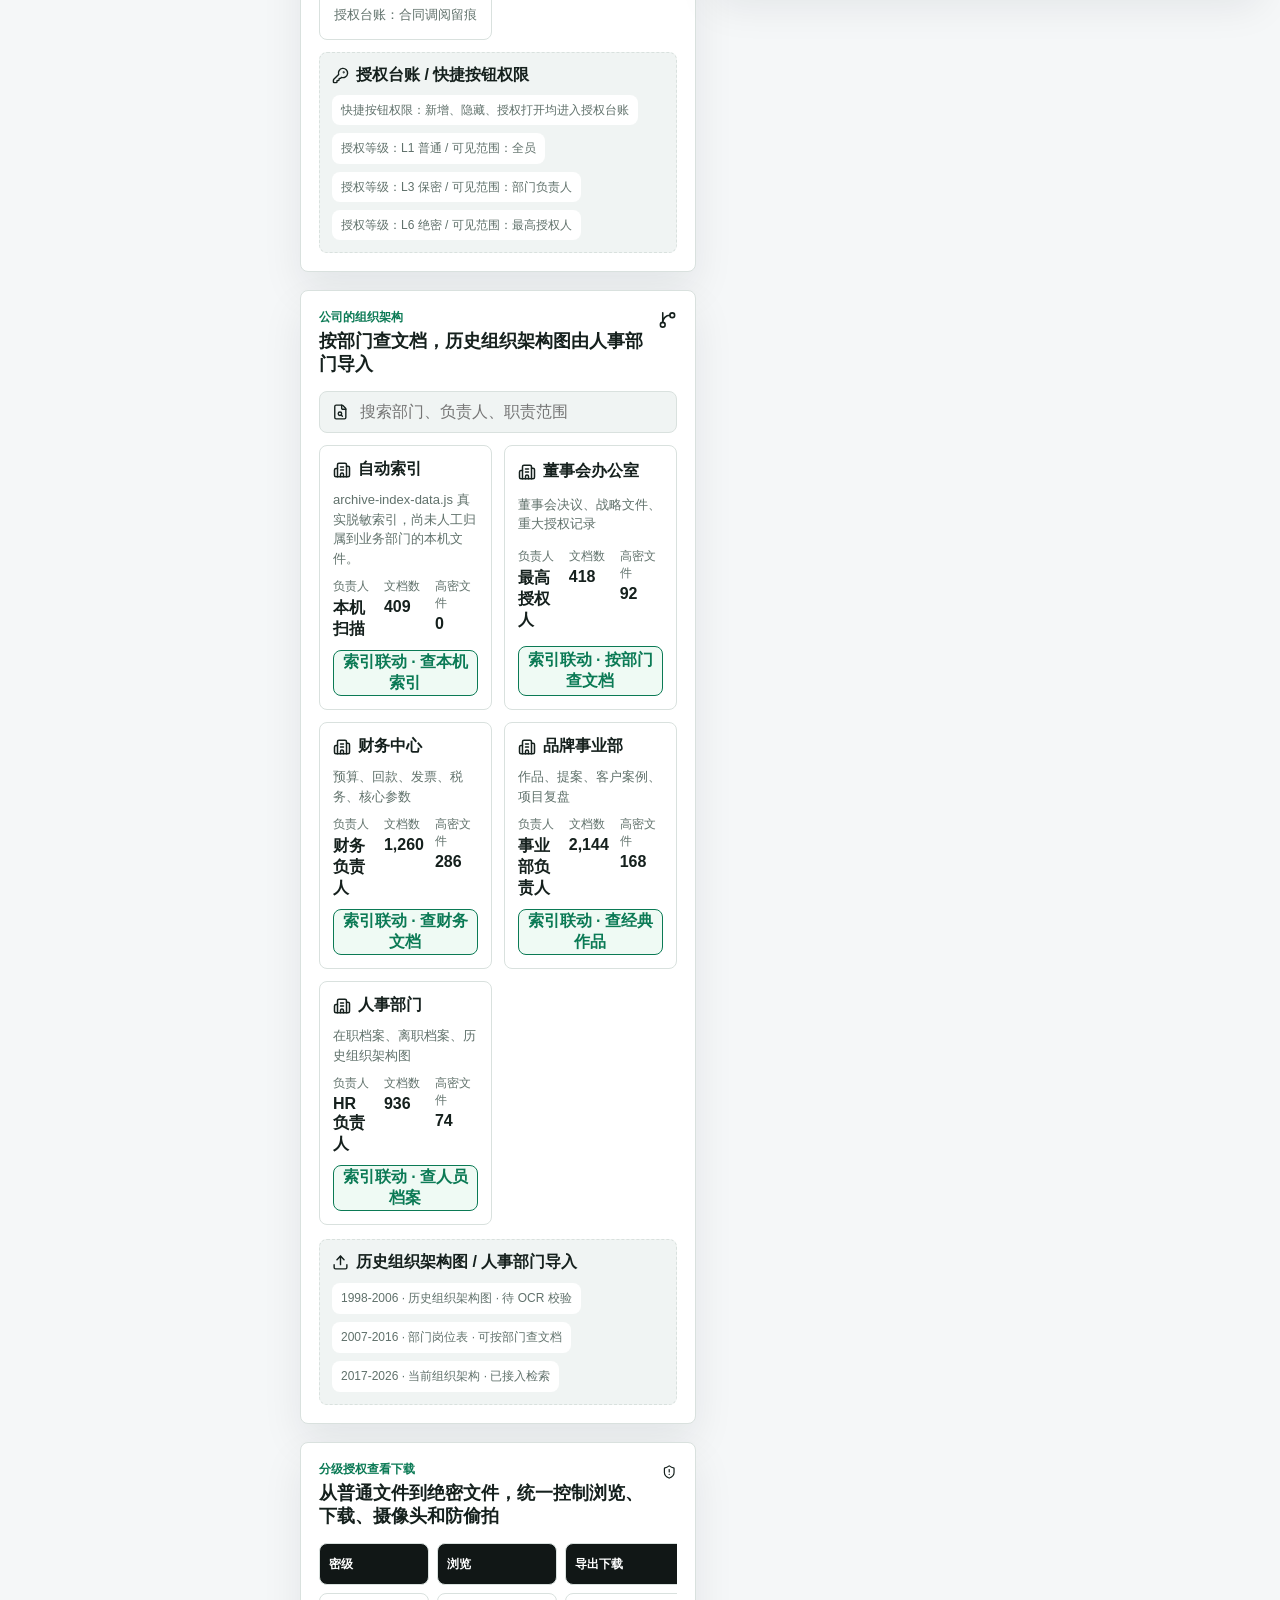
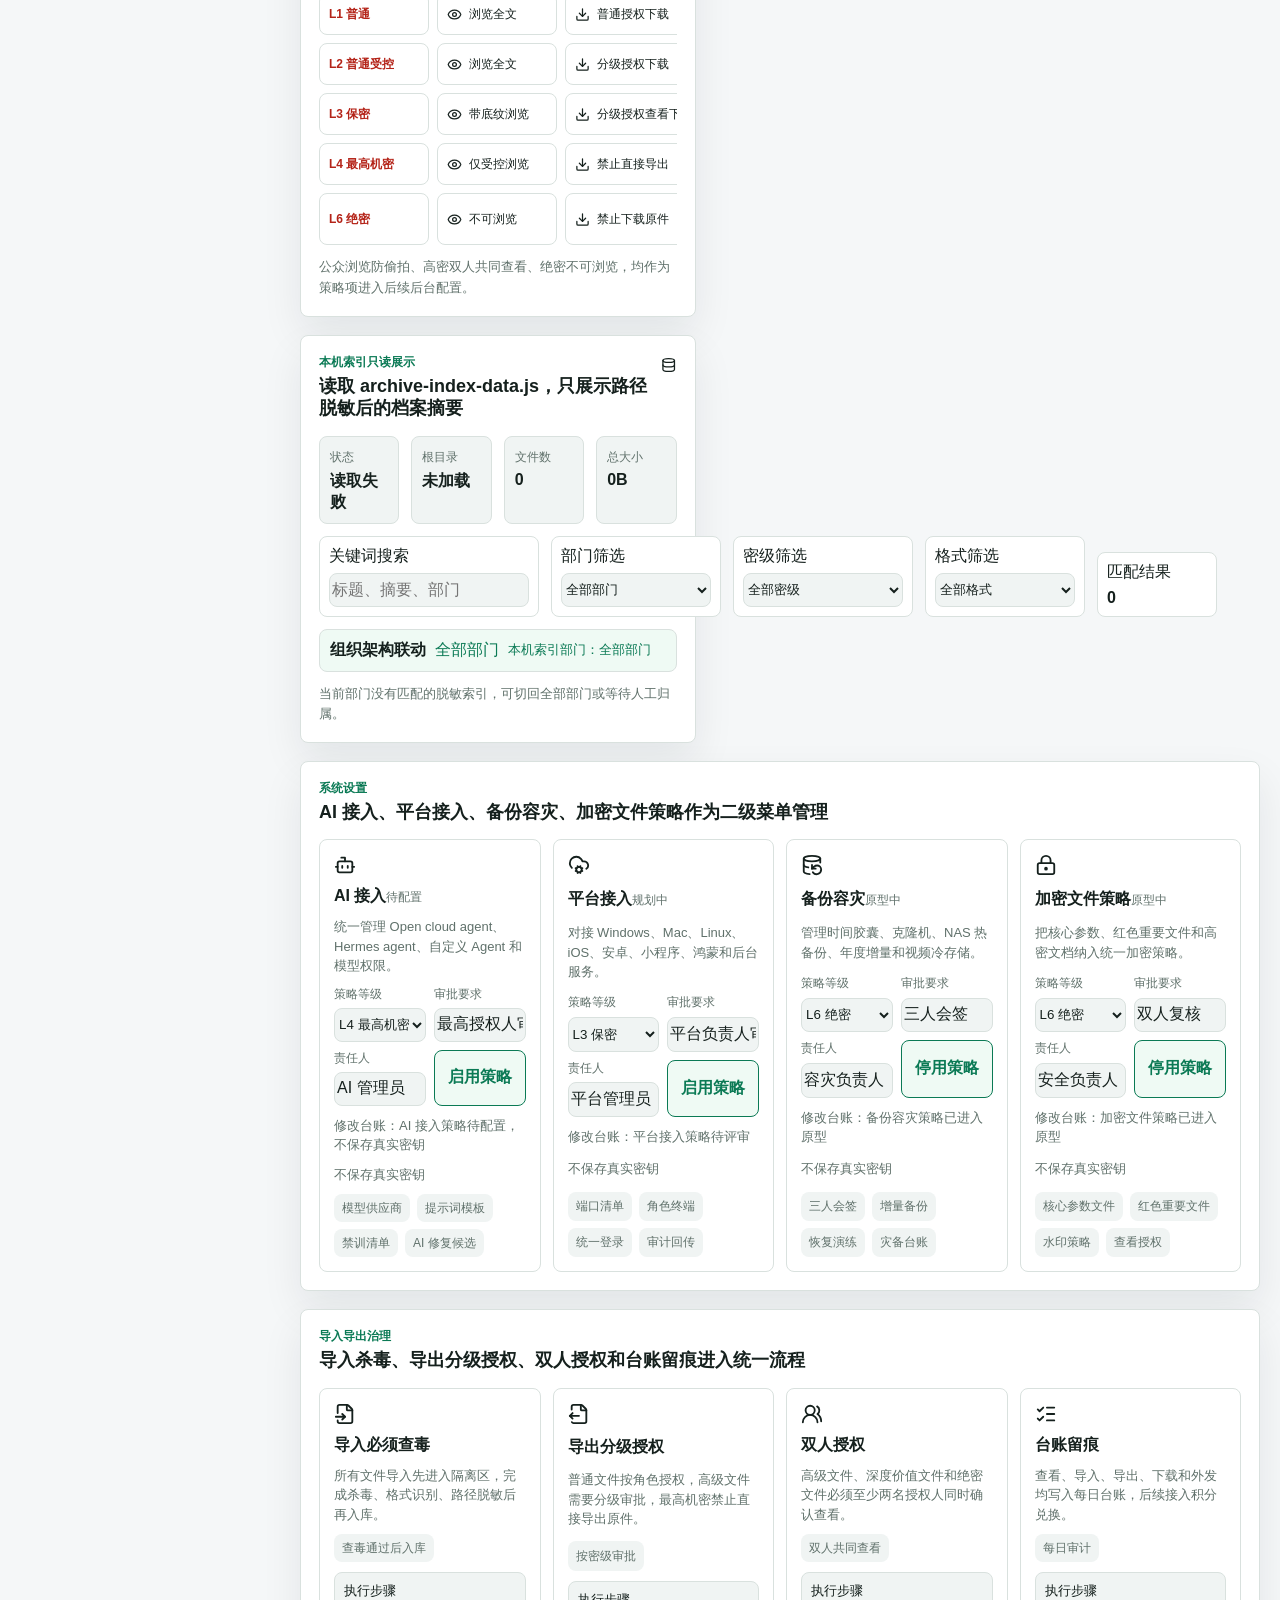
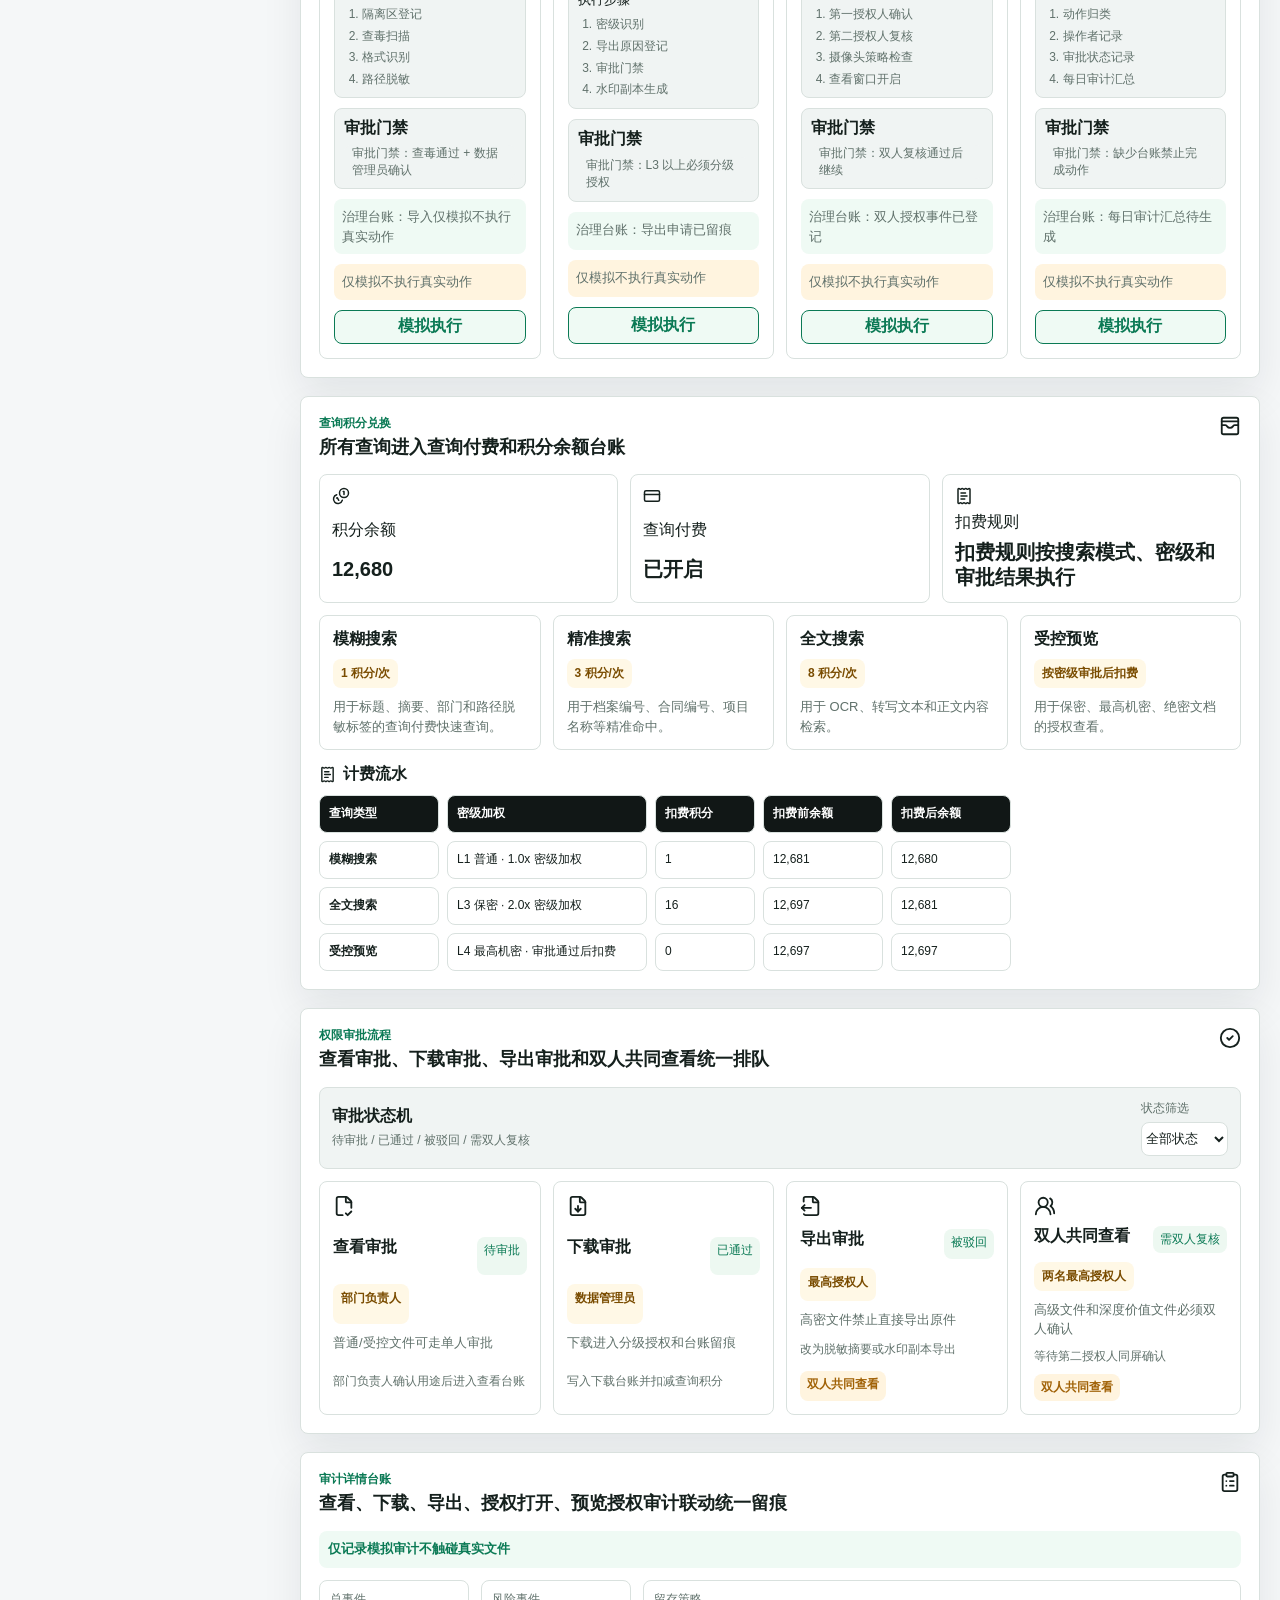
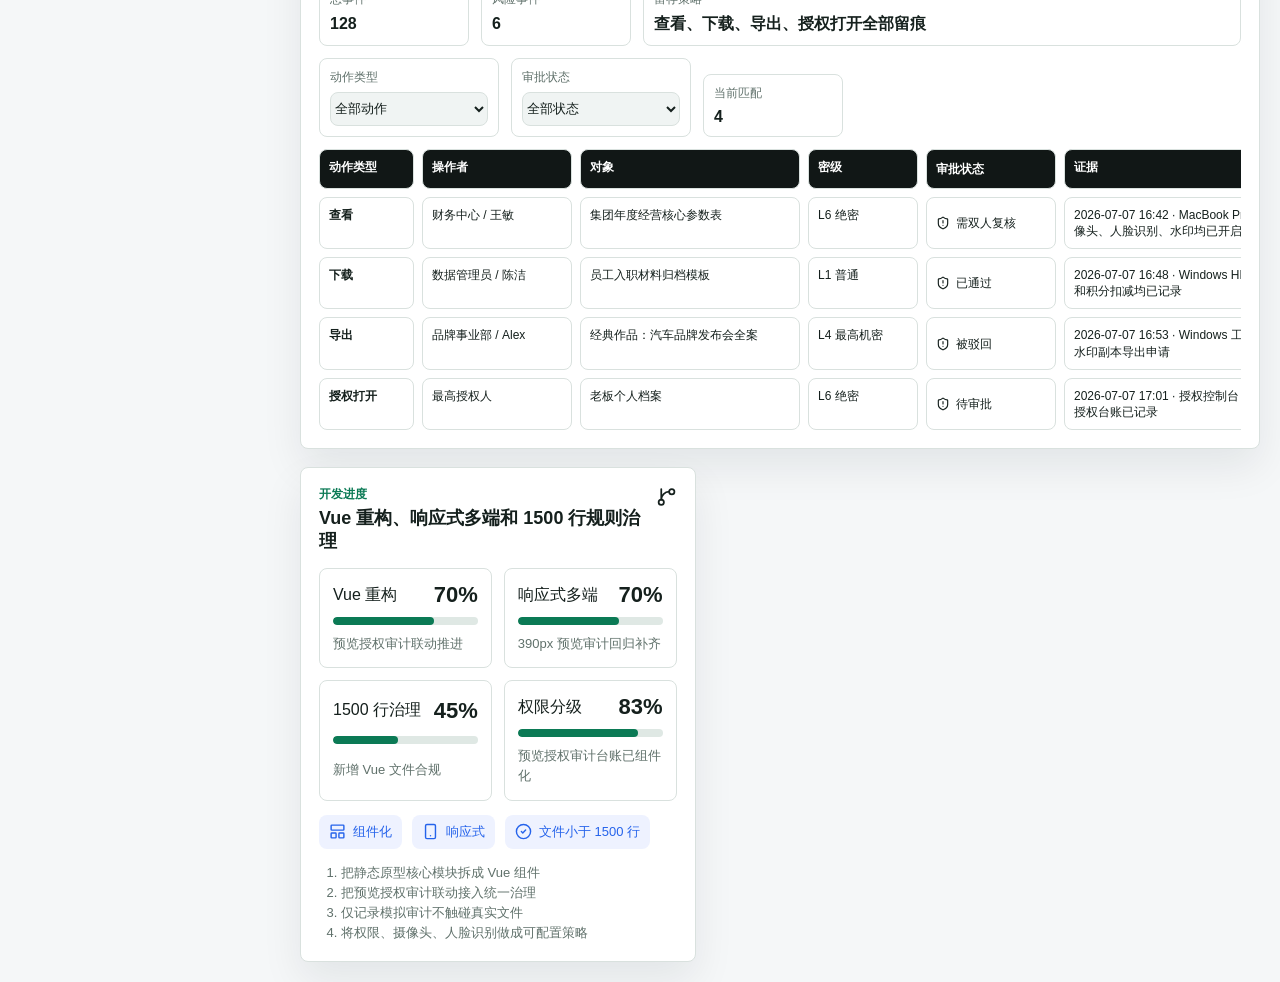
==== commit 5ea8fcb3: "Add Vue preview audit ledger linkage" ====
--- a/界面原型-vue/dist/index.html
+++ b/界面原型-vue/dist/index.html
@@ -5,8 +5,8 @@
     <meta name="viewport" content="width=device-width, initial-scale=1.0" />
     <meta name="description" content="黑卫士 AI 数字档案管理系统 Vue 响应式原型" />
     <title>黑卫士 AI 数字档案管理系统｜Vue 重构版</title>
-    <script type="module" crossorigin src="./assets/index-BLdOxM4x.js"></script>
-    <link rel="stylesheet" crossorigin href="./assets/index-BWxE9WyY.css">
+    <script type="module" crossorigin src="./assets/index-D8WAP6yN.js"></script>
+    <link rel="stylesheet" crossorigin href="./assets/index-B8HrNo-i.css">
   </head>
   <body>
     <div id="app"></div>
--- a/界面原型-vue/dist/assets/index-B8HrNo-i.css
+++ b/界面原型-vue/dist/assets/index-B8HrNo-i.css
@@ -0,0 +1 @@
+:root{--lightningcss-light:initial;--lightningcss-dark: ;color-scheme:light;--bg:#f5f7f8;--panel:#fff;--panel-subtle:#f0f4f3;--text:#15201d;--muted:#60716b;--border:#d9e1de;--black:#101414;--green:#0b7a55;--blue:#2563eb;--cyan:#0e7490;--amber:#a16207;--red:#b42318;--violet:#6d28d9;--shadow:0 18px 40px #11182714;--radius:8px;font-family:Inter,PingFang SC,Microsoft YaHei,Arial,sans-serif}*{box-sizing:border-box}html{background:var(--bg);color:var(--text)}body{background:var(--bg);min-width:320px;min-height:100vh;margin:0}button,input{font:inherit}button{cursor:pointer}.vue-app-shell{grid-template-columns:280px minmax(0,1fr);min-height:100vh;display:grid}.sidebar-nav{color:#f6fbf8;background:#111716;flex-direction:column;gap:22px;height:100vh;padding:22px 18px;display:flex;position:sticky;top:0;overflow:auto}.sidebar-brand{align-items:center;gap:12px;min-height:54px;display:flex}.sidebar-brand-mark,.brand-emblem{border-radius:var(--radius);background:#0b7a55;border:1px solid #ffffff2e;place-items:center;width:46px;height:46px;display:grid}.sidebar-brand strong,.sidebar-brand span,.brand-lockup span,.eyebrow{display:block}.sidebar-brand span{color:#f6fbf8a8;margin-top:3px;font-size:12px}.nav-section-list,.nav-section{gap:10px;display:grid}.nav-section{border-top:1px solid #ffffff1a;padding-top:14px}.nav-section h2{color:#c9f1dc;align-items:center;gap:8px;margin:0;font-size:13px;font-weight:700;display:flex}.nav-section button{border-radius:var(--radius);color:#f6fbf8d6;text-align:left;background:0 0;border:0;min-height:36px}.nav-section button:hover{background:#ffffff14}.vue-workspace{align-content:start;gap:18px;padding:20px;display:grid}.app-header,.search-command,.workspace-section{border:1px solid var(--border);border-radius:var(--radius);background:var(--panel);box-shadow:var(--shadow)}.app-header{justify-content:space-between;align-items:center;gap:18px;min-height:92px;padding:18px 20px;display:flex}.brand-lockup{align-items:center;gap:14px;min-width:0;display:flex}.brand-emblem{color:#fff;flex:none}.brand-emblem span,.brand-emblem small{line-height:1}.brand-emblem small{font-size:11px}.brand-lockup h1,.section-heading h2,.document-title-row h3{margin:0;line-height:1.25}.brand-lockup h1{font-size:clamp(20px,3vw,30px)}.brand-lockup span{color:var(--muted);margin-top:4px;font-size:13px}.eyebrow{color:var(--green);margin:0 0 4px;font-size:12px;font-weight:800}.header-actions,.section-tools,.mode-row,.preview-actions,.control-row,.next-step-strip{flex-wrap:wrap;align-items:center;gap:10px;display:flex}.icon-button,.icon-text-button,.primary-action,.secondary-action{border:1px solid var(--border);border-radius:var(--radius);min-height:38px;color:var(--text);background:#fff;justify-content:center;align-items:center;gap:7px;display:inline-flex}.icon-button{width:38px}.icon-text-button,.primary-action,.secondary-action{padding:0 12px}.icon-text-button.strong,.primary-action{border-color:var(--green);background:var(--green);color:#fff}.search-command{grid-template-columns:minmax(260px,1fr) auto auto;align-items:center;gap:12px;padding:14px;display:grid}.search-input-wrap{border:1px solid var(--border);border-radius:var(--radius);background:var(--panel-subtle);align-items:center;gap:10px;min-height:46px;padding:0 14px;display:flex}.search-input-wrap input{width:100%;min-width:0;color:var(--text);background:0 0;border:0;outline:0}.mode-row button{border:1px solid var(--border);border-radius:var(--radius);min-height:36px;color:var(--muted);background:#fff;align-items:center;gap:6px;display:inline-flex}.mode-row button.active{border-color:var(--black);color:var(--black)}.billing-chip,.capability-pill,.control-row span{border-radius:var(--radius);color:#7a4c00;background:#fff8e6;align-items:center;gap:7px;min-height:34px;padding:0 10px;font-size:13px;display:inline-flex}.dashboard-grid{grid-template-columns:minmax(0,1.05fr) minmax(360px,1.45fr);align-items:start;gap:18px;display:grid}.dashboard-grid>*{min-width:0}.workspace-section{min-width:0;padding:18px}.quick-section,.org-section,.policy-section,.local-index-section,.progress-section{grid-column:1}.preview-section{grid-area:span 2/2}.settings-section,.governance-section,.billing-section,.approval-section,.audit-section{grid-column:1/-1}.section-heading,.document-title-row{justify-content:space-between;gap:12px;margin-bottom:16px;display:flex}.section-heading h2{font-size:18px}.quick-grid,.progress-grid,.metadata-grid{gap:12px;display:grid}.quick-grid{grid-template-columns:repeat(2,minmax(0,1fr))}.quick-card,.progress-card,.document-preview-card{border:1px solid var(--border);border-radius:var(--radius);background:#fff}.quick-card{gap:10px;min-height:198px;padding:14px;display:grid}.quick-card.active{border-color:currentColor;box-shadow:inset 0 0 0 1px}.quick-card.muted{opacity:.55}.quick-card-head,.quick-card-foot,.progress-card>div:first-child{justify-content:space-between;align-items:center;gap:8px;display:flex}.quick-card-head span{font-weight:800}.quick-card p,.quick-card small,.progress-card p,.next-step-list,.empty-state{color:var(--muted);margin:0;font-size:13px;line-height:1.55}.quick-card-foot strong{font-size:20px}.quick-permission-grid{grid-template-columns:repeat(2,minmax(0,1fr));gap:7px;display:grid}.quick-permission-grid span{border-radius:var(--radius);background:var(--panel-subtle);min-height:30px;color:var(--text);overflow-wrap:anywhere;padding:7px 8px;font-size:12px;line-height:1.35}.quick-card-foot button{border:1px solid var(--border);border-radius:var(--radius);color:currentColor;background:#fff;align-items:center;gap:4px;min-height:30px;font-size:12px;display:inline-flex}.permission-ledger{border:1px dashed var(--border);border-radius:var(--radius);background:var(--panel-subtle);gap:9px;margin-top:12px;padding:12px;display:grid}.permission-preset-list{flex-wrap:wrap;gap:8px;display:flex}.permission-preset-list span{border-radius:var(--radius);width:fit-content;color:var(--muted);background:#fff;padding:7px 9px;font-size:12px;line-height:1.35}.tone-black{color:var(--black)}.tone-green{color:var(--green)}.tone-blue{color:var(--blue)}.tone-cyan{color:var(--cyan)}.tone-amber{color:var(--amber)}.tone-red{color:var(--red)}.tone-violet{color:var(--violet)}.tone-gray{color:#5f6b66}.preview-layout{grid-template-columns:260px minmax(0,1fr);gap:14px;display:grid}.result-list{align-content:start;gap:8px;display:grid}.result-list button{border:1px solid var(--border);border-radius:var(--radius);min-height:58px;color:var(--text);text-align:left;background:#fff;grid-template-columns:auto minmax(0,1fr);gap:6px 8px;padding:10px;display:grid}.result-list button.active{border-color:var(--green);background:#effaf4}.result-list small{color:var(--muted);grid-column:2}.document-preview-card{gap:14px;padding:16px;display:grid}.preview-mode,.risk-badge{border-radius:var(--radius);align-self:start;padding:7px 9px;font-size:12px;font-weight:800}.risk-badge.critical,.preview-mode.critical{color:var(--red);background:#ffe8e6}.risk-badge.high,.preview-mode.high{color:var(--amber);background:#fff4df}.risk-badge.medium,.preview-mode.medium{color:var(--cyan);background:#eaf6ff}.risk-badge.normal,.preview-mode.normal{color:var(--green);background:#edf8f1}.metadata-grid{grid-template-columns:repeat(3,minmax(0,1fr))}.metadata-grid div{border:1px solid var(--border);border-radius:var(--radius);background:var(--panel-subtle);min-height:64px;padding:10px}.metadata-grid span{color:var(--muted);font-size:12px;display:block}.metadata-grid strong{margin-top:4px;font-size:13px;line-height:1.35;display:block}.control-row span{color:var(--green);background:#edf8f1}.preview-policy-grid{grid-template-columns:repeat(2,minmax(0,1fr));gap:10px;display:grid}.preview-policy-panel{border:1px solid var(--border);border-radius:var(--radius);background:var(--panel-subtle);gap:8px;padding:10px;display:grid}.preview-policy-panel strong{color:var(--text);align-items:center;gap:6px;display:inline-flex}.preview-policy-panel ul{color:var(--muted);gap:5px;margin:0;padding-left:18px;font-size:12px;line-height:1.45;display:grid}.preview-policy-panel p,.preview-policy-panel small{color:var(--muted);margin:0;font-size:12px;line-height:1.45}.preview-audit-ledger{border-radius:var(--radius);color:var(--green);background:#effaf4;margin:0;padding:9px;font-size:13px;font-weight:800;line-height:1.45}.progress-grid{grid-template-columns:repeat(2,minmax(0,1fr))}.org-search{border:1px solid var(--border);border-radius:var(--radius);background:var(--panel-subtle);align-items:center;gap:9px;min-height:42px;margin-bottom:12px;padding:0 12px;display:flex}.org-search input{background:0 0;border:0;outline:0;width:100%;min-width:0}.org-grid{grid-template-columns:repeat(2,minmax(0,1fr));gap:12px;display:grid}.org-card{border:1px solid var(--border);border-radius:var(--radius);background:#fff;gap:10px;padding:13px;display:grid}.org-card-title,.mini-heading,.policy-row span,.policy-row strong{align-items:center;gap:7px;display:inline-flex}.org-card p{color:var(--muted);margin:0;font-size:13px;line-height:1.5}.org-card dl{grid-template-columns:repeat(3,minmax(0,1fr));gap:8px;margin:0;display:grid}.org-card dt{color:var(--muted);font-size:12px}.org-card dd{margin:3px 0 0;font-weight:800}.org-card button{border:1px solid var(--green);border-radius:var(--radius);min-height:34px;color:var(--green);background:#effaf4;font-weight:800}.historical-imports{border:1px dashed var(--border);border-radius:var(--radius);background:var(--panel-subtle);gap:10px;margin-top:14px;padding:12px;display:grid}.import-list{flex-wrap:wrap;gap:8px;display:flex}.import-list span{border-radius:var(--radius);color:var(--muted);background:#fff;padding:7px 9px;font-size:12px}.policy-table{gap:8px;width:100%;min-width:0;max-width:100%;display:grid;overflow-x:auto}.policy-row{grid-template-columns:110px 120px 150px 170px 150px 150px;align-items:stretch;gap:8px;min-width:860px;display:grid}.policy-row>*{border:1px solid var(--border);border-radius:var(--radius);background:#fff;min-height:42px;padding:9px;font-size:12px;line-height:1.35}.policy-head>*{color:#fff;background:#111716;font-weight:800}.policy-row strong{color:var(--red)}.policy-note{color:var(--muted);margin:12px 0 0;font-size:13px;line-height:1.55}.index-summary-grid,.index-filter-row,.settings-grid,.governance-flow,.billing-summary,.billing-rule-grid,.approval-flow,.audit-summary-grid,.audit-filter-row{gap:12px;display:grid}.index-summary-grid{grid-template-columns:repeat(4,minmax(0,1fr))}.index-summary-grid div{border:1px solid var(--border);border-radius:var(--radius);background:var(--panel-subtle);min-height:62px;padding:10px}.index-summary-grid span,.settings-card span,.governance-card span{color:var(--muted);font-size:12px}.index-summary-grid strong{margin-top:5px;display:block}.index-filter-row{grid-template-columns:minmax(220px,1fr) 170px 180px 160px 120px;align-items:end;margin-top:12px}.index-filter-row label,.index-filter-row div{border:1px solid var(--border);border-radius:var(--radius);background:#fff;gap:6px;min-height:64px;padding:9px;display:grid}.index-filter-row input,.index-filter-row select{border:1px solid var(--border);border-radius:var(--radius);background:var(--panel-subtle);width:100%;min-width:0;min-height:34px;color:var(--text)}.local-index-list{gap:10px;margin-top:12px;display:grid}.index-linkage-strip{border:1px solid var(--border);border-radius:var(--radius);background:#effaf4;flex-wrap:wrap;align-items:center;gap:9px;margin-top:12px;padding:10px;display:flex}.index-linkage-strip span,.index-linkage-strip small{color:var(--green)}.local-index-card{border:1px solid var(--border);border-radius:var(--radius);overflow-wrap:anywhere;background:#fff;gap:7px;min-width:0;padding:11px;display:grid}.local-index-card div,.local-index-card span{overflow-wrap:anywhere;align-items:center;gap:7px;min-width:0;display:inline-flex}.local-index-card p{color:var(--muted);overflow-wrap:anywhere;margin:0;font-size:12px;line-height:1.45}.settings-grid{grid-template-columns:repeat(4,minmax(0,1fr))}.settings-card,.governance-card{border:1px solid var(--border);border-radius:var(--radius);background:#fff;gap:10px;padding:14px;display:grid}.settings-card p,.settings-card small,.governance-card p{color:var(--muted);margin:0;font-size:13px;line-height:1.5}.settings-policy-grid{grid-template-columns:repeat(2,minmax(0,1fr));gap:8px;display:grid}.settings-policy-grid label{gap:5px;display:grid}.settings-policy-grid label span{color:var(--muted);font-size:12px}.settings-policy-grid input,.settings-policy-grid select{border:1px solid var(--border);border-radius:var(--radius);background:var(--panel-subtle);width:100%;min-width:0;min-height:34px;color:var(--text)}.settings-policy-grid button{border:1px solid var(--green);border-radius:var(--radius);min-height:34px;color:var(--green);background:#effaf4;font-weight:800}.settings-tags{flex-wrap:wrap;gap:7px;display:flex}.settings-tags span,.governance-card span{border-radius:var(--radius);background:var(--panel-subtle);align-items:center;width:fit-content;min-height:28px;padding:0 8px;display:inline-flex}.governance-step-list,.governance-gate{border:1px solid var(--border);border-radius:var(--radius);background:var(--panel-subtle);gap:6px;padding:9px;display:grid}.governance-step-list small,.governance-gate strong{color:var(--text)}.governance-step-list ol{color:var(--muted);gap:4px;margin:0;padding-left:18px;font-size:12px;line-height:1.45;display:grid}.governance-ledger,.governance-boundary{border-radius:var(--radius);color:var(--green);background:#effaf4;padding:8px}.governance-boundary{color:var(--amber);background:#fff4df}.governance-card button{border:1px solid var(--green);border-radius:var(--radius);min-height:34px;color:var(--green);background:#effaf4;font-weight:800}.governance-flow{grid-template-columns:repeat(4,minmax(0,1fr))}.billing-summary{grid-template-columns:repeat(3,minmax(0,1fr));margin-bottom:12px}.billing-summary div{border:1px solid var(--border);border-radius:var(--radius);background:#fff;gap:7px;padding:12px;display:grid}.billing-summary strong{overflow-wrap:anywhere;font-size:20px;line-height:1.25}.billing-rule-grid,.approval-flow{grid-template-columns:repeat(4,minmax(0,1fr))}.billing-ledger{gap:10px;margin-top:14px;display:grid}.billing-ledger-table{gap:8px;width:100%;min-width:0;max-width:100%;display:grid;overflow-x:auto}.billing-ledger-row{grid-template-columns:120px 200px 100px 120px 120px;gap:8px;min-width:720px;display:grid}.billing-ledger-row>*{border:1px solid var(--border);border-radius:var(--radius);background:#fff;min-height:38px;padding:9px;font-size:12px;line-height:1.35}.billing-ledger-head>*{color:#fff;background:#111716;font-weight:800}.approval-state-toolbar{border:1px solid var(--border);border-radius:var(--radius);background:var(--panel-subtle);flex-wrap:wrap;justify-content:space-between;align-items:center;gap:12px;margin-bottom:12px;padding:12px;display:flex}.approval-state-toolbar>div,.approval-state-toolbar label{gap:5px;display:grid}.approval-state-toolbar span,.approval-card small{color:var(--muted);font-size:12px;line-height:1.45}.approval-state-toolbar select{border:1px solid var(--border);border-radius:var(--radius);min-height:34px;color:var(--text);background:#fff}.billing-rule-card,.approval-card{border:1px solid var(--border);border-radius:var(--radius);background:#fff;gap:9px;padding:13px;display:grid}.billing-rule-card span,.approval-card span{border-radius:var(--radius);color:#7a4c00;background:#fff8e6;width:fit-content;padding:6px 8px;font-size:12px;font-weight:800}.billing-rule-card p,.approval-card p{color:var(--muted);margin:0;font-size:13px;line-height:1.5}.approval-card-head{justify-content:space-between;gap:8px;display:flex}.approval-card-head em,.approval-card b{border-radius:var(--radius);width:fit-content;color:var(--green);background:#edf8f1;padding:5px 7px;font-size:12px;font-style:normal}.approval-card b{color:var(--amber);background:#fff4df}.audit-summary-grid{grid-template-columns:150px 150px minmax(0,1fr);margin-bottom:12px}.audit-safety-note{border-radius:var(--radius);color:var(--green);overflow-wrap:anywhere;background:#effaf4;margin:0 0 12px;padding:9px;font-size:13px;font-weight:800;line-height:1.45}.audit-summary-grid div,.audit-filter-row label,.audit-filter-row div{border:1px solid var(--border);border-radius:var(--radius);background:#fff;gap:6px;min-height:62px;padding:10px;display:grid}.audit-summary-grid span,.audit-filter-row span{color:var(--muted);font-size:12px}.audit-summary-grid strong,.audit-filter-row strong{overflow-wrap:anywhere}.audit-filter-row{grid-template-columns:180px 180px 140px;align-items:end;margin-bottom:12px}.audit-filter-row select{border:1px solid var(--border);border-radius:var(--radius);background:var(--panel-subtle);min-height:34px;color:var(--text)}.audit-table{gap:8px;width:100%;min-width:0;max-width:100%;display:grid;overflow-x:auto}.audit-row{grid-template-columns:95px 150px 220px 110px 130px 280px;gap:8px;min-width:1020px;display:grid}.audit-row>*{border:1px solid var(--border);border-radius:var(--radius);overflow-wrap:anywhere;background:#fff;min-height:40px;padding:9px;font-size:12px;line-height:1.35}.audit-head>*{color:#fff;background:#111716;font-weight:800}.audit-row span:nth-child(5){align-items:center;gap:6px;display:inline-flex}.progress-card{gap:9px;padding:13px;display:grid}.progress-card strong{font-size:22px}.progress-meter{background:#dfe8e4;border-radius:999px;height:8px;overflow:hidden}.progress-meter span{border-radius:inherit;background:var(--green);height:100%;display:block}.next-step-strip{margin:14px 0}.capability-pill{color:var(--blue);background:#eef2ff}.next-step-list{padding-left:22px}@media (width<=1200px){.dashboard-grid{grid-template-columns:minmax(0,1fr)}.quick-section,.preview-section,.progress-section{grid-area:auto/1}}@media (width<=900px){.vue-app-shell{grid-template-columns:1fr}.sidebar-nav{height:auto;padding:14px;position:static}.nav-section-list{grid-template-columns:repeat(4,minmax(180px,1fr));padding-bottom:4px;overflow-x:auto}.app-header,.search-command{grid-template-columns:1fr}.app-header{flex-direction:column;align-items:stretch}.header-actions,.mode-row{width:100%}.mode-row button,.icon-text-button{flex:150px}.search-command{display:grid}.preview-layout,.index-summary-grid,.index-filter-row,.settings-grid,.governance-flow,.billing-summary,.billing-rule-grid,.approval-flow,.audit-summary-grid,.audit-filter-row,.settings-policy-grid,.preview-policy-grid,.metadata-grid{grid-template-columns:1fr}}@media (width<=640px){.vue-workspace{padding:12px}.brand-lockup{align-items:flex-start}.brand-lockup h1{font-size:20px}.quick-grid,.org-grid,.progress-grid{grid-template-columns:1fr}.section-heading,.document-title-row,.quick-card-foot{flex-direction:column;align-items:stretch}.header-actions .icon-button{flex:0 0 42px}}@media (width<=390px){.vue-workspace,.workspace-section,.app-header,.search-command{min-width:0}.brand-lockup,.section-heading,.approval-state-toolbar,.index-linkage-strip,.permission-ledger,.audit-filter-row,.settings-policy-grid,.governance-ledger,.preview-policy-grid,.preview-audit-ledger{overflow-wrap:anywhere}.quick-permission-grid{grid-template-columns:1fr}.mode-row button,.icon-text-button,.quick-card-foot button,.org-card button{flex-basis:100%;min-width:0}.nav-section-list{grid-template-columns:1fr;overflow-x:visible}.billing-ledger-row,.audit-row,.policy-row{min-width:640px}}
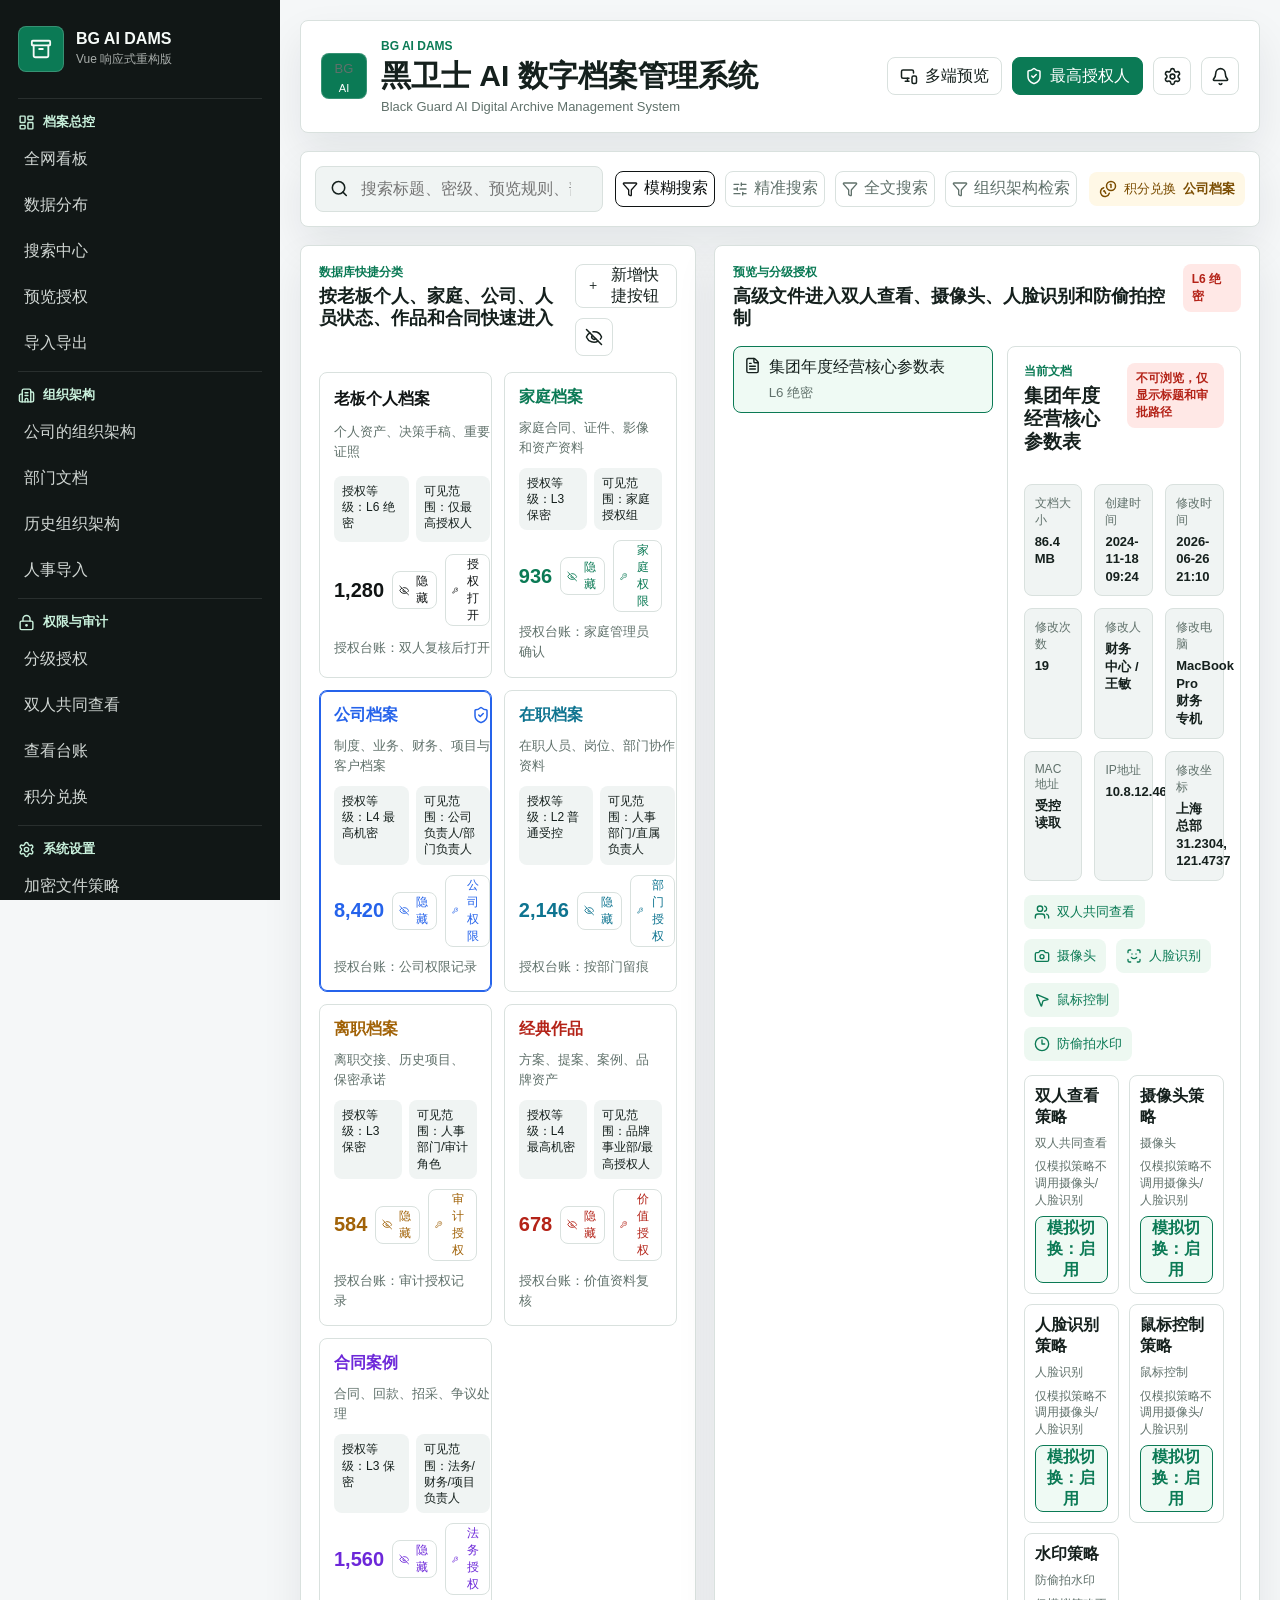
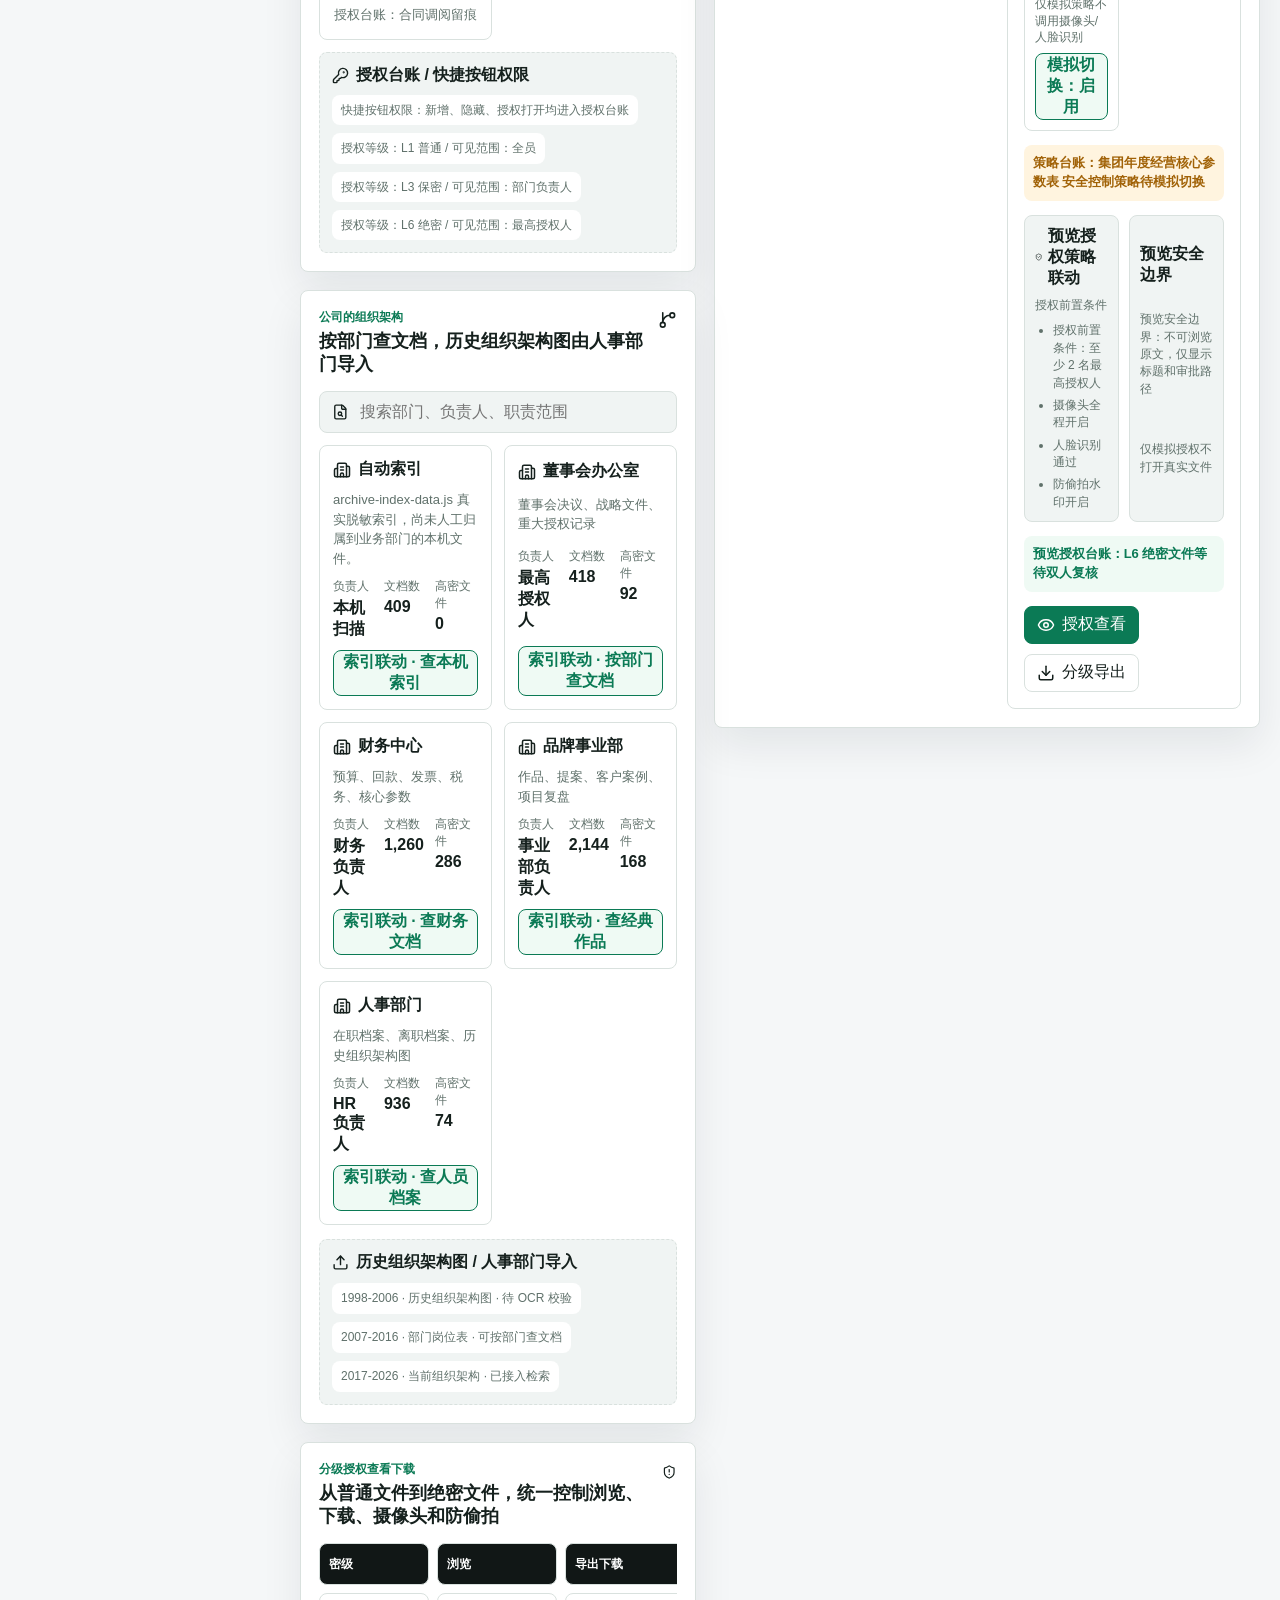
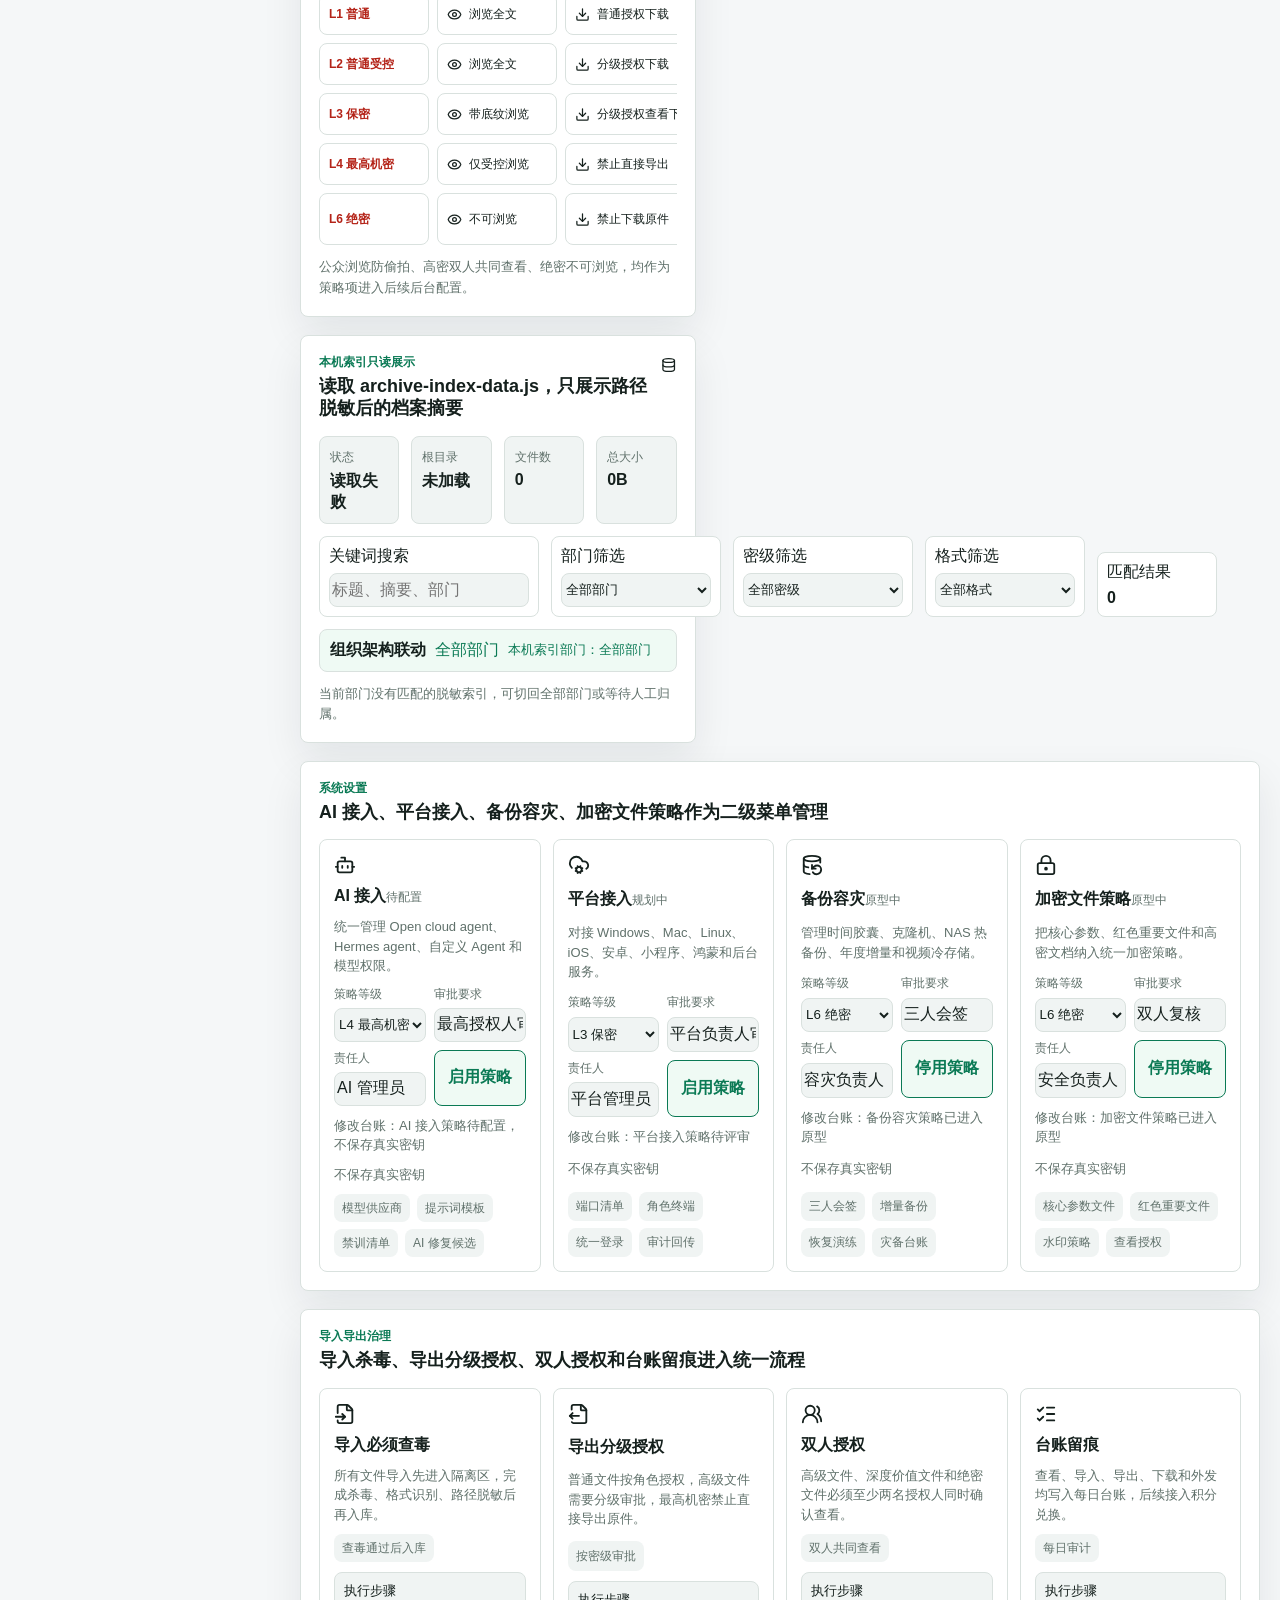
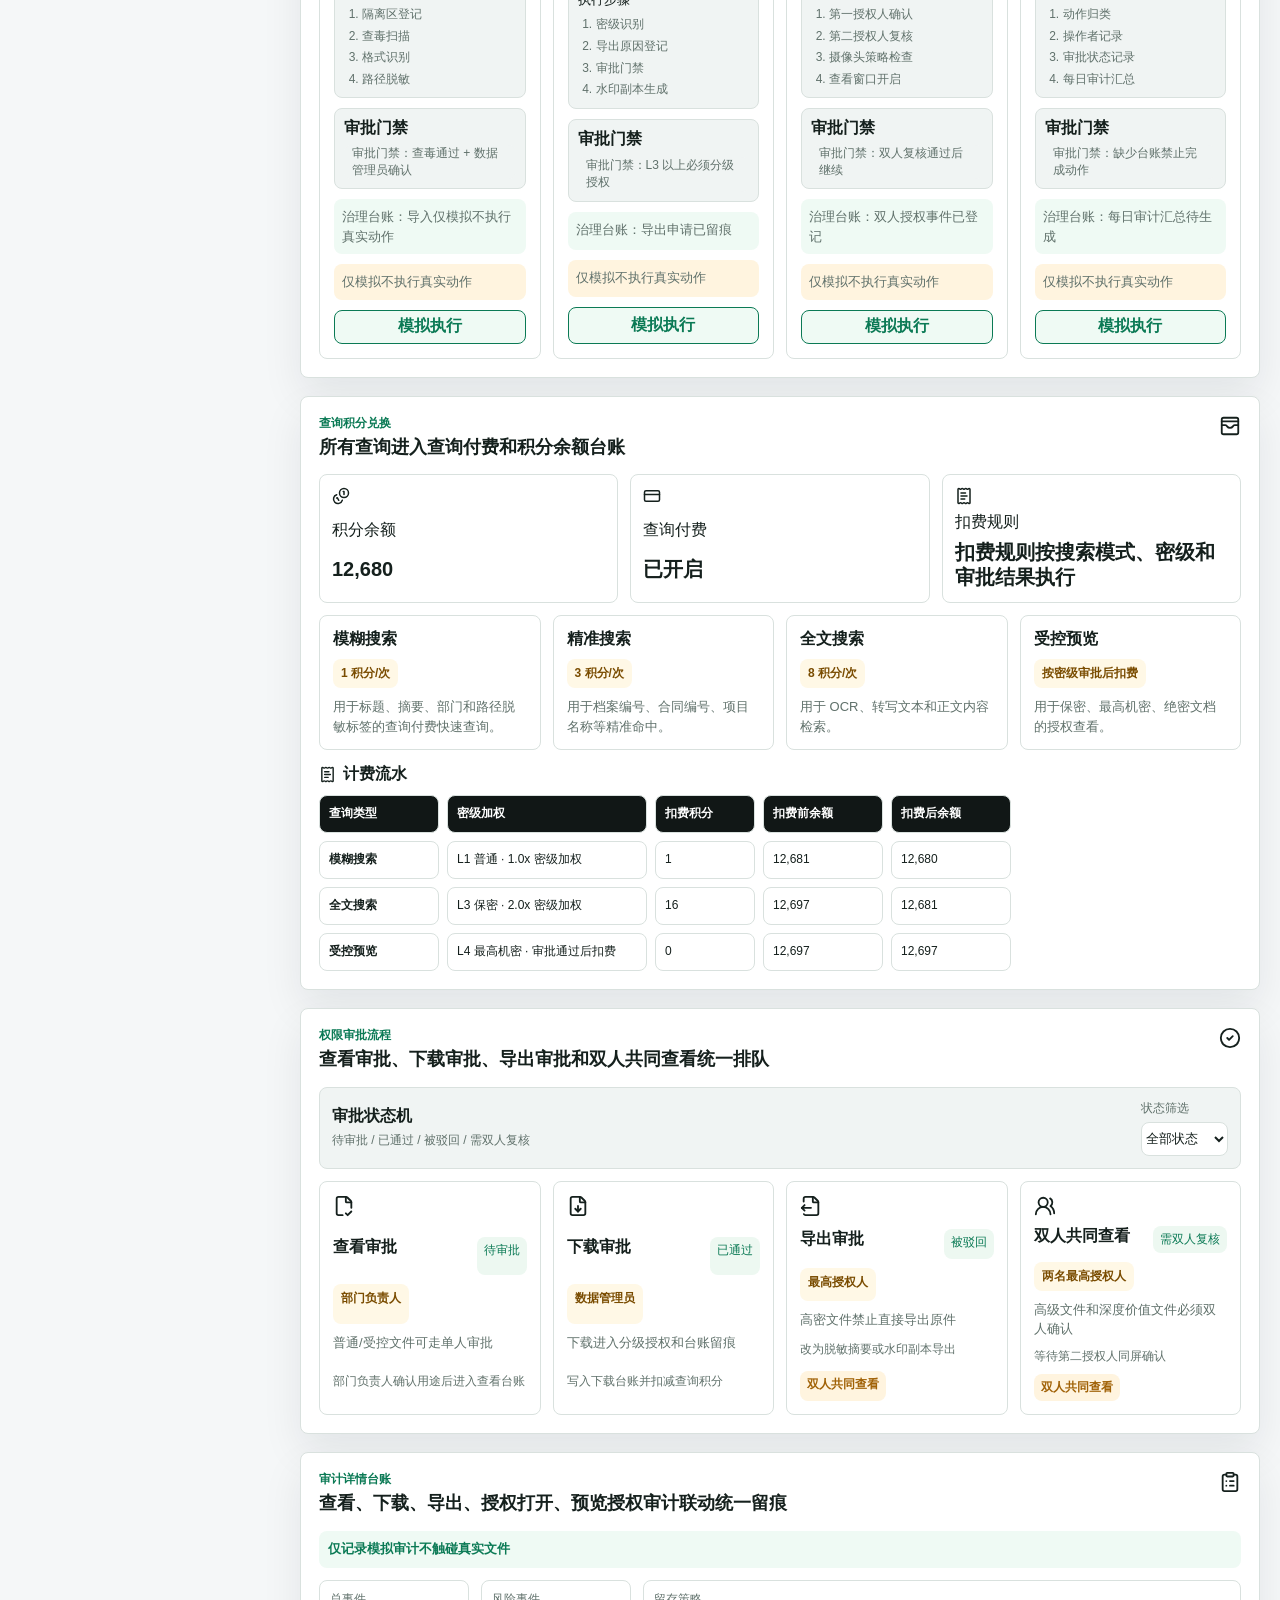
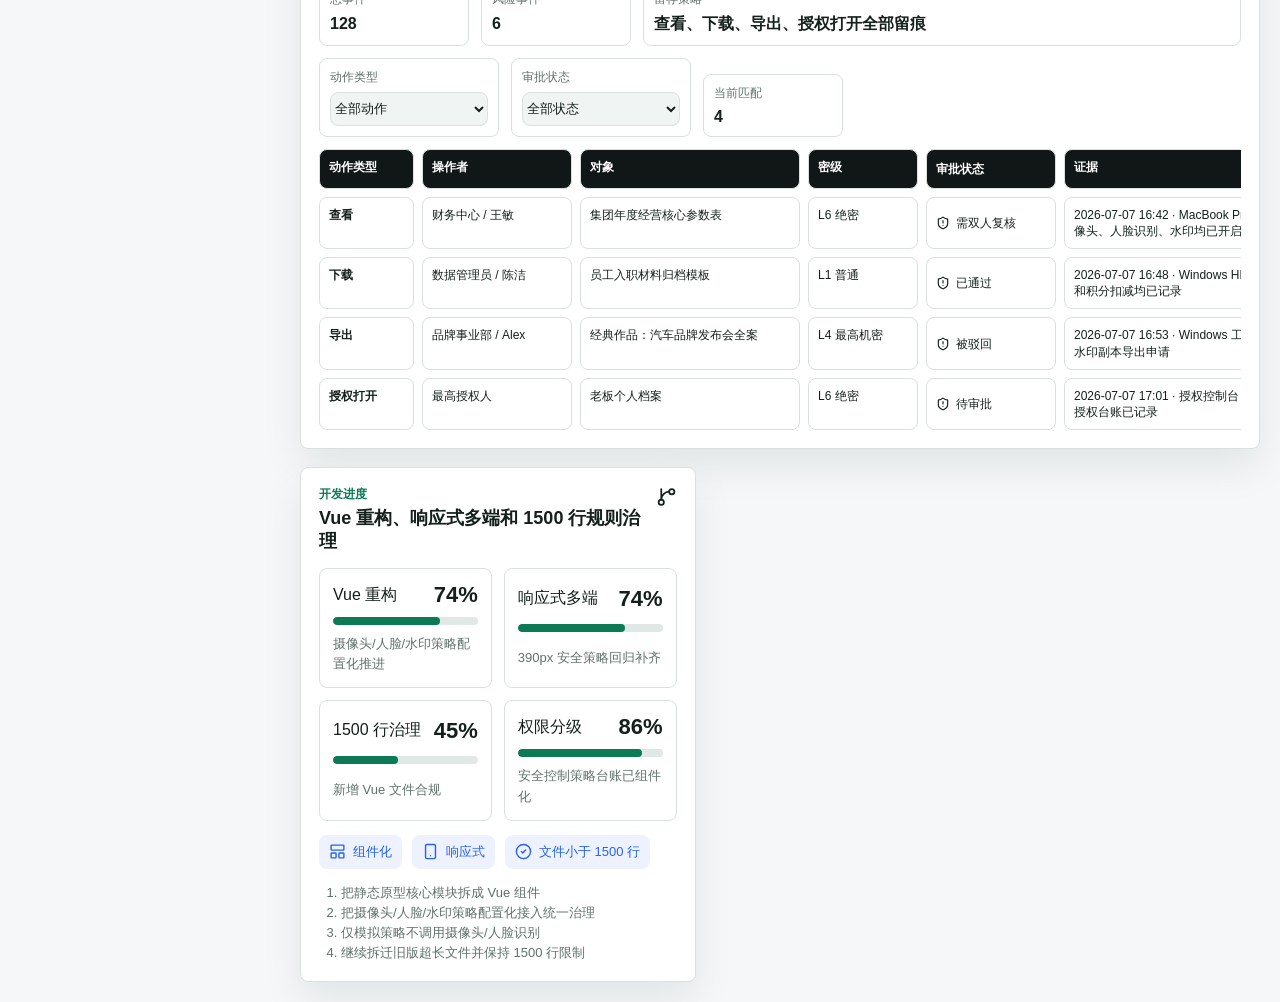
==== commit d442033b: "Add Vue security control policy simulation" ====
--- a/界面原型-vue/dist/index.html
+++ b/界面原型-vue/dist/index.html
@@ -5,8 +5,8 @@
     <meta name="viewport" content="width=device-width, initial-scale=1.0" />
     <meta name="description" content="黑卫士 AI 数字档案管理系统 Vue 响应式原型" />
     <title>黑卫士 AI 数字档案管理系统｜Vue 重构版</title>
-    <script type="module" crossorigin src="./assets/index-D8WAP6yN.js"></script>
-    <link rel="stylesheet" crossorigin href="./assets/index-B8HrNo-i.css">
+    <script type="module" crossorigin src="./assets/index-DNVnPFmI.js"></script>
+    <link rel="stylesheet" crossorigin href="./assets/index-Do2Rxsqb.css">
   </head>
   <body>
     <div id="app"></div>
--- a/界面原型-vue/dist/assets/index-Do2Rxsqb.css
+++ b/界面原型-vue/dist/assets/index-Do2Rxsqb.css
@@ -0,0 +1 @@
+:root{--lightningcss-light:initial;--lightningcss-dark: ;color-scheme:light;--bg:#f5f7f8;--panel:#fff;--panel-subtle:#f0f4f3;--text:#15201d;--muted:#60716b;--border:#d9e1de;--black:#101414;--green:#0b7a55;--blue:#2563eb;--cyan:#0e7490;--amber:#a16207;--red:#b42318;--violet:#6d28d9;--shadow:0 18px 40px #11182714;--radius:8px;font-family:Inter,PingFang SC,Microsoft YaHei,Arial,sans-serif}*{box-sizing:border-box}html{background:var(--bg);color:var(--text)}body{background:var(--bg);min-width:320px;min-height:100vh;margin:0}button,input{font:inherit}button{cursor:pointer}.vue-app-shell{grid-template-columns:280px minmax(0,1fr);min-height:100vh;display:grid}.sidebar-nav{color:#f6fbf8;background:#111716;flex-direction:column;gap:22px;height:100vh;padding:22px 18px;display:flex;position:sticky;top:0;overflow:auto}.sidebar-brand{align-items:center;gap:12px;min-height:54px;display:flex}.sidebar-brand-mark,.brand-emblem{border-radius:var(--radius);background:#0b7a55;border:1px solid #ffffff2e;place-items:center;width:46px;height:46px;display:grid}.sidebar-brand strong,.sidebar-brand span,.brand-lockup span,.eyebrow{display:block}.sidebar-brand span{color:#f6fbf8a8;margin-top:3px;font-size:12px}.nav-section-list,.nav-section{gap:10px;display:grid}.nav-section{border-top:1px solid #ffffff1a;padding-top:14px}.nav-section h2{color:#c9f1dc;align-items:center;gap:8px;margin:0;font-size:13px;font-weight:700;display:flex}.nav-section button{border-radius:var(--radius);color:#f6fbf8d6;text-align:left;background:0 0;border:0;min-height:36px}.nav-section button:hover{background:#ffffff14}.vue-workspace{align-content:start;gap:18px;padding:20px;display:grid}.app-header,.search-command,.workspace-section{border:1px solid var(--border);border-radius:var(--radius);background:var(--panel);box-shadow:var(--shadow)}.app-header{justify-content:space-between;align-items:center;gap:18px;min-height:92px;padding:18px 20px;display:flex}.brand-lockup{align-items:center;gap:14px;min-width:0;display:flex}.brand-emblem{color:#fff;flex:none}.brand-emblem span,.brand-emblem small{line-height:1}.brand-emblem small{font-size:11px}.brand-lockup h1,.section-heading h2,.document-title-row h3{margin:0;line-height:1.25}.brand-lockup h1{font-size:clamp(20px,3vw,30px)}.brand-lockup span{color:var(--muted);margin-top:4px;font-size:13px}.eyebrow{color:var(--green);margin:0 0 4px;font-size:12px;font-weight:800}.header-actions,.section-tools,.mode-row,.preview-actions,.control-row,.next-step-strip{flex-wrap:wrap;align-items:center;gap:10px;display:flex}.icon-button,.icon-text-button,.primary-action,.secondary-action{border:1px solid var(--border);border-radius:var(--radius);min-height:38px;color:var(--text);background:#fff;justify-content:center;align-items:center;gap:7px;display:inline-flex}.icon-button{width:38px}.icon-text-button,.primary-action,.secondary-action{padding:0 12px}.icon-text-button.strong,.primary-action{border-color:var(--green);background:var(--green);color:#fff}.search-command{grid-template-columns:minmax(260px,1fr) auto auto;align-items:center;gap:12px;padding:14px;display:grid}.search-input-wrap{border:1px solid var(--border);border-radius:var(--radius);background:var(--panel-subtle);align-items:center;gap:10px;min-height:46px;padding:0 14px;display:flex}.search-input-wrap input{width:100%;min-width:0;color:var(--text);background:0 0;border:0;outline:0}.mode-row button{border:1px solid var(--border);border-radius:var(--radius);min-height:36px;color:var(--muted);background:#fff;align-items:center;gap:6px;display:inline-flex}.mode-row button.active{border-color:var(--black);color:var(--black)}.billing-chip,.capability-pill,.control-row span{border-radius:var(--radius);color:#7a4c00;background:#fff8e6;align-items:center;gap:7px;min-height:34px;padding:0 10px;font-size:13px;display:inline-flex}.dashboard-grid{grid-template-columns:minmax(0,1.05fr) minmax(360px,1.45fr);align-items:start;gap:18px;display:grid}.dashboard-grid>*{min-width:0}.workspace-section{min-width:0;padding:18px}.quick-section,.org-section,.policy-section,.local-index-section,.progress-section{grid-column:1}.preview-section{grid-area:span 2/2}.settings-section,.governance-section,.billing-section,.approval-section,.audit-section{grid-column:1/-1}.section-heading,.document-title-row{justify-content:space-between;gap:12px;margin-bottom:16px;display:flex}.section-heading h2{font-size:18px}.quick-grid,.progress-grid,.metadata-grid{gap:12px;display:grid}.quick-grid{grid-template-columns:repeat(2,minmax(0,1fr))}.quick-card,.progress-card,.document-preview-card{border:1px solid var(--border);border-radius:var(--radius);background:#fff}.quick-card{gap:10px;min-height:198px;padding:14px;display:grid}.quick-card.active{border-color:currentColor;box-shadow:inset 0 0 0 1px}.quick-card.muted{opacity:.55}.quick-card-head,.quick-card-foot,.progress-card>div:first-child{justify-content:space-between;align-items:center;gap:8px;display:flex}.quick-card-head span{font-weight:800}.quick-card p,.quick-card small,.progress-card p,.next-step-list,.empty-state{color:var(--muted);margin:0;font-size:13px;line-height:1.55}.quick-card-foot strong{font-size:20px}.quick-permission-grid{grid-template-columns:repeat(2,minmax(0,1fr));gap:7px;display:grid}.quick-permission-grid span{border-radius:var(--radius);background:var(--panel-subtle);min-height:30px;color:var(--text);overflow-wrap:anywhere;padding:7px 8px;font-size:12px;line-height:1.35}.quick-card-foot button{border:1px solid var(--border);border-radius:var(--radius);color:currentColor;background:#fff;align-items:center;gap:4px;min-height:30px;font-size:12px;display:inline-flex}.permission-ledger{border:1px dashed var(--border);border-radius:var(--radius);background:var(--panel-subtle);gap:9px;margin-top:12px;padding:12px;display:grid}.permission-preset-list{flex-wrap:wrap;gap:8px;display:flex}.permission-preset-list span{border-radius:var(--radius);width:fit-content;color:var(--muted);background:#fff;padding:7px 9px;font-size:12px;line-height:1.35}.tone-black{color:var(--black)}.tone-green{color:var(--green)}.tone-blue{color:var(--blue)}.tone-cyan{color:var(--cyan)}.tone-amber{color:var(--amber)}.tone-red{color:var(--red)}.tone-violet{color:var(--violet)}.tone-gray{color:#5f6b66}.preview-layout{grid-template-columns:260px minmax(0,1fr);gap:14px;display:grid}.result-list{align-content:start;gap:8px;display:grid}.result-list button{border:1px solid var(--border);border-radius:var(--radius);min-height:58px;color:var(--text);text-align:left;background:#fff;grid-template-columns:auto minmax(0,1fr);gap:6px 8px;padding:10px;display:grid}.result-list button.active{border-color:var(--green);background:#effaf4}.result-list small{color:var(--muted);grid-column:2}.document-preview-card{gap:14px;padding:16px;display:grid}.preview-mode,.risk-badge{border-radius:var(--radius);align-self:start;padding:7px 9px;font-size:12px;font-weight:800}.risk-badge.critical,.preview-mode.critical{color:var(--red);background:#ffe8e6}.risk-badge.high,.preview-mode.high{color:var(--amber);background:#fff4df}.risk-badge.medium,.preview-mode.medium{color:var(--cyan);background:#eaf6ff}.risk-badge.normal,.preview-mode.normal{color:var(--green);background:#edf8f1}.metadata-grid{grid-template-columns:repeat(3,minmax(0,1fr))}.metadata-grid div{border:1px solid var(--border);border-radius:var(--radius);background:var(--panel-subtle);min-height:64px;padding:10px}.metadata-grid span{color:var(--muted);font-size:12px;display:block}.metadata-grid strong{margin-top:4px;font-size:13px;line-height:1.35;display:block}.control-row span{color:var(--green);background:#edf8f1}.control-policy-grid{grid-template-columns:repeat(2,minmax(0,1fr));gap:10px;display:grid}.control-policy-card{border:1px solid var(--border);border-radius:var(--radius);background:#fff;gap:7px;padding:10px;display:grid}.control-policy-card span,.control-policy-card small{color:var(--muted);font-size:12px;line-height:1.4}.control-policy-card button{border:1px solid var(--green);border-radius:var(--radius);min-height:32px;color:var(--green);background:#effaf4;font-weight:800}.control-policy-ledger{border-radius:var(--radius);color:var(--amber);background:#fff4df;margin:0;padding:9px;font-size:13px;font-weight:800;line-height:1.45}.preview-policy-grid{grid-template-columns:repeat(2,minmax(0,1fr));gap:10px;display:grid}.preview-policy-panel{border:1px solid var(--border);border-radius:var(--radius);background:var(--panel-subtle);gap:8px;padding:10px;display:grid}.preview-policy-panel strong{color:var(--text);align-items:center;gap:6px;display:inline-flex}.preview-policy-panel ul{color:var(--muted);gap:5px;margin:0;padding-left:18px;font-size:12px;line-height:1.45;display:grid}.preview-policy-panel p,.preview-policy-panel small{color:var(--muted);margin:0;font-size:12px;line-height:1.45}.preview-audit-ledger{border-radius:var(--radius);color:var(--green);background:#effaf4;margin:0;padding:9px;font-size:13px;font-weight:800;line-height:1.45}.progress-grid{grid-template-columns:repeat(2,minmax(0,1fr))}.org-search{border:1px solid var(--border);border-radius:var(--radius);background:var(--panel-subtle);align-items:center;gap:9px;min-height:42px;margin-bottom:12px;padding:0 12px;display:flex}.org-search input{background:0 0;border:0;outline:0;width:100%;min-width:0}.org-grid{grid-template-columns:repeat(2,minmax(0,1fr));gap:12px;display:grid}.org-card{border:1px solid var(--border);border-radius:var(--radius);background:#fff;gap:10px;padding:13px;display:grid}.org-card-title,.mini-heading,.policy-row span,.policy-row strong{align-items:center;gap:7px;display:inline-flex}.org-card p{color:var(--muted);margin:0;font-size:13px;line-height:1.5}.org-card dl{grid-template-columns:repeat(3,minmax(0,1fr));gap:8px;margin:0;display:grid}.org-card dt{color:var(--muted);font-size:12px}.org-card dd{margin:3px 0 0;font-weight:800}.org-card button{border:1px solid var(--green);border-radius:var(--radius);min-height:34px;color:var(--green);background:#effaf4;font-weight:800}.historical-imports{border:1px dashed var(--border);border-radius:var(--radius);background:var(--panel-subtle);gap:10px;margin-top:14px;padding:12px;display:grid}.import-list{flex-wrap:wrap;gap:8px;display:flex}.import-list span{border-radius:var(--radius);color:var(--muted);background:#fff;padding:7px 9px;font-size:12px}.policy-table{gap:8px;width:100%;min-width:0;max-width:100%;display:grid;overflow-x:auto}.policy-row{grid-template-columns:110px 120px 150px 170px 150px 150px;align-items:stretch;gap:8px;min-width:860px;display:grid}.policy-row>*{border:1px solid var(--border);border-radius:var(--radius);background:#fff;min-height:42px;padding:9px;font-size:12px;line-height:1.35}.policy-head>*{color:#fff;background:#111716;font-weight:800}.policy-row strong{color:var(--red)}.policy-note{color:var(--muted);margin:12px 0 0;font-size:13px;line-height:1.55}.index-summary-grid,.index-filter-row,.settings-grid,.governance-flow,.billing-summary,.billing-rule-grid,.approval-flow,.audit-summary-grid,.audit-filter-row{gap:12px;display:grid}.index-summary-grid{grid-template-columns:repeat(4,minmax(0,1fr))}.index-summary-grid div{border:1px solid var(--border);border-radius:var(--radius);background:var(--panel-subtle);min-height:62px;padding:10px}.index-summary-grid span,.settings-card span,.governance-card span{color:var(--muted);font-size:12px}.index-summary-grid strong{margin-top:5px;display:block}.index-filter-row{grid-template-columns:minmax(220px,1fr) 170px 180px 160px 120px;align-items:end;margin-top:12px}.index-filter-row label,.index-filter-row div{border:1px solid var(--border);border-radius:var(--radius);background:#fff;gap:6px;min-height:64px;padding:9px;display:grid}.index-filter-row input,.index-filter-row select{border:1px solid var(--border);border-radius:var(--radius);background:var(--panel-subtle);width:100%;min-width:0;min-height:34px;color:var(--text)}.local-index-list{gap:10px;margin-top:12px;display:grid}.index-linkage-strip{border:1px solid var(--border);border-radius:var(--radius);background:#effaf4;flex-wrap:wrap;align-items:center;gap:9px;margin-top:12px;padding:10px;display:flex}.index-linkage-strip span,.index-linkage-strip small{color:var(--green)}.local-index-card{border:1px solid var(--border);border-radius:var(--radius);overflow-wrap:anywhere;background:#fff;gap:7px;min-width:0;padding:11px;display:grid}.local-index-card div,.local-index-card span{overflow-wrap:anywhere;align-items:center;gap:7px;min-width:0;display:inline-flex}.local-index-card p{color:var(--muted);overflow-wrap:anywhere;margin:0;font-size:12px;line-height:1.45}.settings-grid{grid-template-columns:repeat(4,minmax(0,1fr))}.settings-card,.governance-card{border:1px solid var(--border);border-radius:var(--radius);background:#fff;gap:10px;padding:14px;display:grid}.settings-card p,.settings-card small,.governance-card p{color:var(--muted);margin:0;font-size:13px;line-height:1.5}.settings-policy-grid{grid-template-columns:repeat(2,minmax(0,1fr));gap:8px;display:grid}.settings-policy-grid label{gap:5px;display:grid}.settings-policy-grid label span{color:var(--muted);font-size:12px}.settings-policy-grid input,.settings-policy-grid select{border:1px solid var(--border);border-radius:var(--radius);background:var(--panel-subtle);width:100%;min-width:0;min-height:34px;color:var(--text)}.settings-policy-grid button{border:1px solid var(--green);border-radius:var(--radius);min-height:34px;color:var(--green);background:#effaf4;font-weight:800}.settings-tags{flex-wrap:wrap;gap:7px;display:flex}.settings-tags span,.governance-card span{border-radius:var(--radius);background:var(--panel-subtle);align-items:center;width:fit-content;min-height:28px;padding:0 8px;display:inline-flex}.governance-step-list,.governance-gate{border:1px solid var(--border);border-radius:var(--radius);background:var(--panel-subtle);gap:6px;padding:9px;display:grid}.governance-step-list small,.governance-gate strong{color:var(--text)}.governance-step-list ol{color:var(--muted);gap:4px;margin:0;padding-left:18px;font-size:12px;line-height:1.45;display:grid}.governance-ledger,.governance-boundary{border-radius:var(--radius);color:var(--green);background:#effaf4;padding:8px}.governance-boundary{color:var(--amber);background:#fff4df}.governance-card button{border:1px solid var(--green);border-radius:var(--radius);min-height:34px;color:var(--green);background:#effaf4;font-weight:800}.governance-flow{grid-template-columns:repeat(4,minmax(0,1fr))}.billing-summary{grid-template-columns:repeat(3,minmax(0,1fr));margin-bottom:12px}.billing-summary div{border:1px solid var(--border);border-radius:var(--radius);background:#fff;gap:7px;padding:12px;display:grid}.billing-summary strong{overflow-wrap:anywhere;font-size:20px;line-height:1.25}.billing-rule-grid,.approval-flow{grid-template-columns:repeat(4,minmax(0,1fr))}.billing-ledger{gap:10px;margin-top:14px;display:grid}.billing-ledger-table{gap:8px;width:100%;min-width:0;max-width:100%;display:grid;overflow-x:auto}.billing-ledger-row{grid-template-columns:120px 200px 100px 120px 120px;gap:8px;min-width:720px;display:grid}.billing-ledger-row>*{border:1px solid var(--border);border-radius:var(--radius);background:#fff;min-height:38px;padding:9px;font-size:12px;line-height:1.35}.billing-ledger-head>*{color:#fff;background:#111716;font-weight:800}.approval-state-toolbar{border:1px solid var(--border);border-radius:var(--radius);background:var(--panel-subtle);flex-wrap:wrap;justify-content:space-between;align-items:center;gap:12px;margin-bottom:12px;padding:12px;display:flex}.approval-state-toolbar>div,.approval-state-toolbar label{gap:5px;display:grid}.approval-state-toolbar span,.approval-card small{color:var(--muted);font-size:12px;line-height:1.45}.approval-state-toolbar select{border:1px solid var(--border);border-radius:var(--radius);min-height:34px;color:var(--text);background:#fff}.billing-rule-card,.approval-card{border:1px solid var(--border);border-radius:var(--radius);background:#fff;gap:9px;padding:13px;display:grid}.billing-rule-card span,.approval-card span{border-radius:var(--radius);color:#7a4c00;background:#fff8e6;width:fit-content;padding:6px 8px;font-size:12px;font-weight:800}.billing-rule-card p,.approval-card p{color:var(--muted);margin:0;font-size:13px;line-height:1.5}.approval-card-head{justify-content:space-between;gap:8px;display:flex}.approval-card-head em,.approval-card b{border-radius:var(--radius);width:fit-content;color:var(--green);background:#edf8f1;padding:5px 7px;font-size:12px;font-style:normal}.approval-card b{color:var(--amber);background:#fff4df}.audit-summary-grid{grid-template-columns:150px 150px minmax(0,1fr);margin-bottom:12px}.audit-safety-note{border-radius:var(--radius);color:var(--green);overflow-wrap:anywhere;background:#effaf4;margin:0 0 12px;padding:9px;font-size:13px;font-weight:800;line-height:1.45}.audit-summary-grid div,.audit-filter-row label,.audit-filter-row div{border:1px solid var(--border);border-radius:var(--radius);background:#fff;gap:6px;min-height:62px;padding:10px;display:grid}.audit-summary-grid span,.audit-filter-row span{color:var(--muted);font-size:12px}.audit-summary-grid strong,.audit-filter-row strong{overflow-wrap:anywhere}.audit-filter-row{grid-template-columns:180px 180px 140px;align-items:end;margin-bottom:12px}.audit-filter-row select{border:1px solid var(--border);border-radius:var(--radius);background:var(--panel-subtle);min-height:34px;color:var(--text)}.audit-table{gap:8px;width:100%;min-width:0;max-width:100%;display:grid;overflow-x:auto}.audit-row{grid-template-columns:95px 150px 220px 110px 130px 280px;gap:8px;min-width:1020px;display:grid}.audit-row>*{border:1px solid var(--border);border-radius:var(--radius);overflow-wrap:anywhere;background:#fff;min-height:40px;padding:9px;font-size:12px;line-height:1.35}.audit-head>*{color:#fff;background:#111716;font-weight:800}.audit-row span:nth-child(5){align-items:center;gap:6px;display:inline-flex}.progress-card{gap:9px;padding:13px;display:grid}.progress-card strong{font-size:22px}.progress-meter{background:#dfe8e4;border-radius:999px;height:8px;overflow:hidden}.progress-meter span{border-radius:inherit;background:var(--green);height:100%;display:block}.next-step-strip{margin:14px 0}.capability-pill{color:var(--blue);background:#eef2ff}.next-step-list{padding-left:22px}@media (width<=1200px){.dashboard-grid{grid-template-columns:minmax(0,1fr)}.quick-section,.preview-section,.progress-section{grid-area:auto/1}}@media (width<=900px){.vue-app-shell{grid-template-columns:1fr}.sidebar-nav{height:auto;padding:14px;position:static}.nav-section-list{grid-template-columns:repeat(4,minmax(180px,1fr));padding-bottom:4px;overflow-x:auto}.app-header,.search-command{grid-template-columns:1fr}.app-header{flex-direction:column;align-items:stretch}.header-actions,.mode-row{width:100%}.mode-row button,.icon-text-button{flex:150px}.search-command{display:grid}.preview-layout,.index-summary-grid,.index-filter-row,.settings-grid,.governance-flow,.billing-summary,.billing-rule-grid,.approval-flow,.audit-summary-grid,.audit-filter-row,.settings-policy-grid,.control-policy-grid,.preview-policy-grid,.metadata-grid{grid-template-columns:1fr}}@media (width<=640px){.vue-workspace{padding:12px}.brand-lockup{align-items:flex-start}.brand-lockup h1{font-size:20px}.quick-grid,.org-grid,.progress-grid{grid-template-columns:1fr}.section-heading,.document-title-row,.quick-card-foot{flex-direction:column;align-items:stretch}.header-actions .icon-button{flex:0 0 42px}}@media (width<=390px){.vue-workspace,.workspace-section,.app-header,.search-command{min-width:0}.brand-lockup,.section-heading,.approval-state-toolbar,.index-linkage-strip,.permission-ledger,.audit-filter-row,.settings-policy-grid,.governance-ledger,.control-policy-grid,.control-policy-ledger,.preview-policy-grid,.preview-audit-ledger{overflow-wrap:anywhere}.quick-permission-grid{grid-template-columns:1fr}.mode-row button,.icon-text-button,.quick-card-foot button,.org-card button{flex-basis:100%;min-width:0}.nav-section-list{grid-template-columns:1fr;overflow-x:visible}.billing-ledger-row,.audit-row,.policy-row{min-width:640px}}
